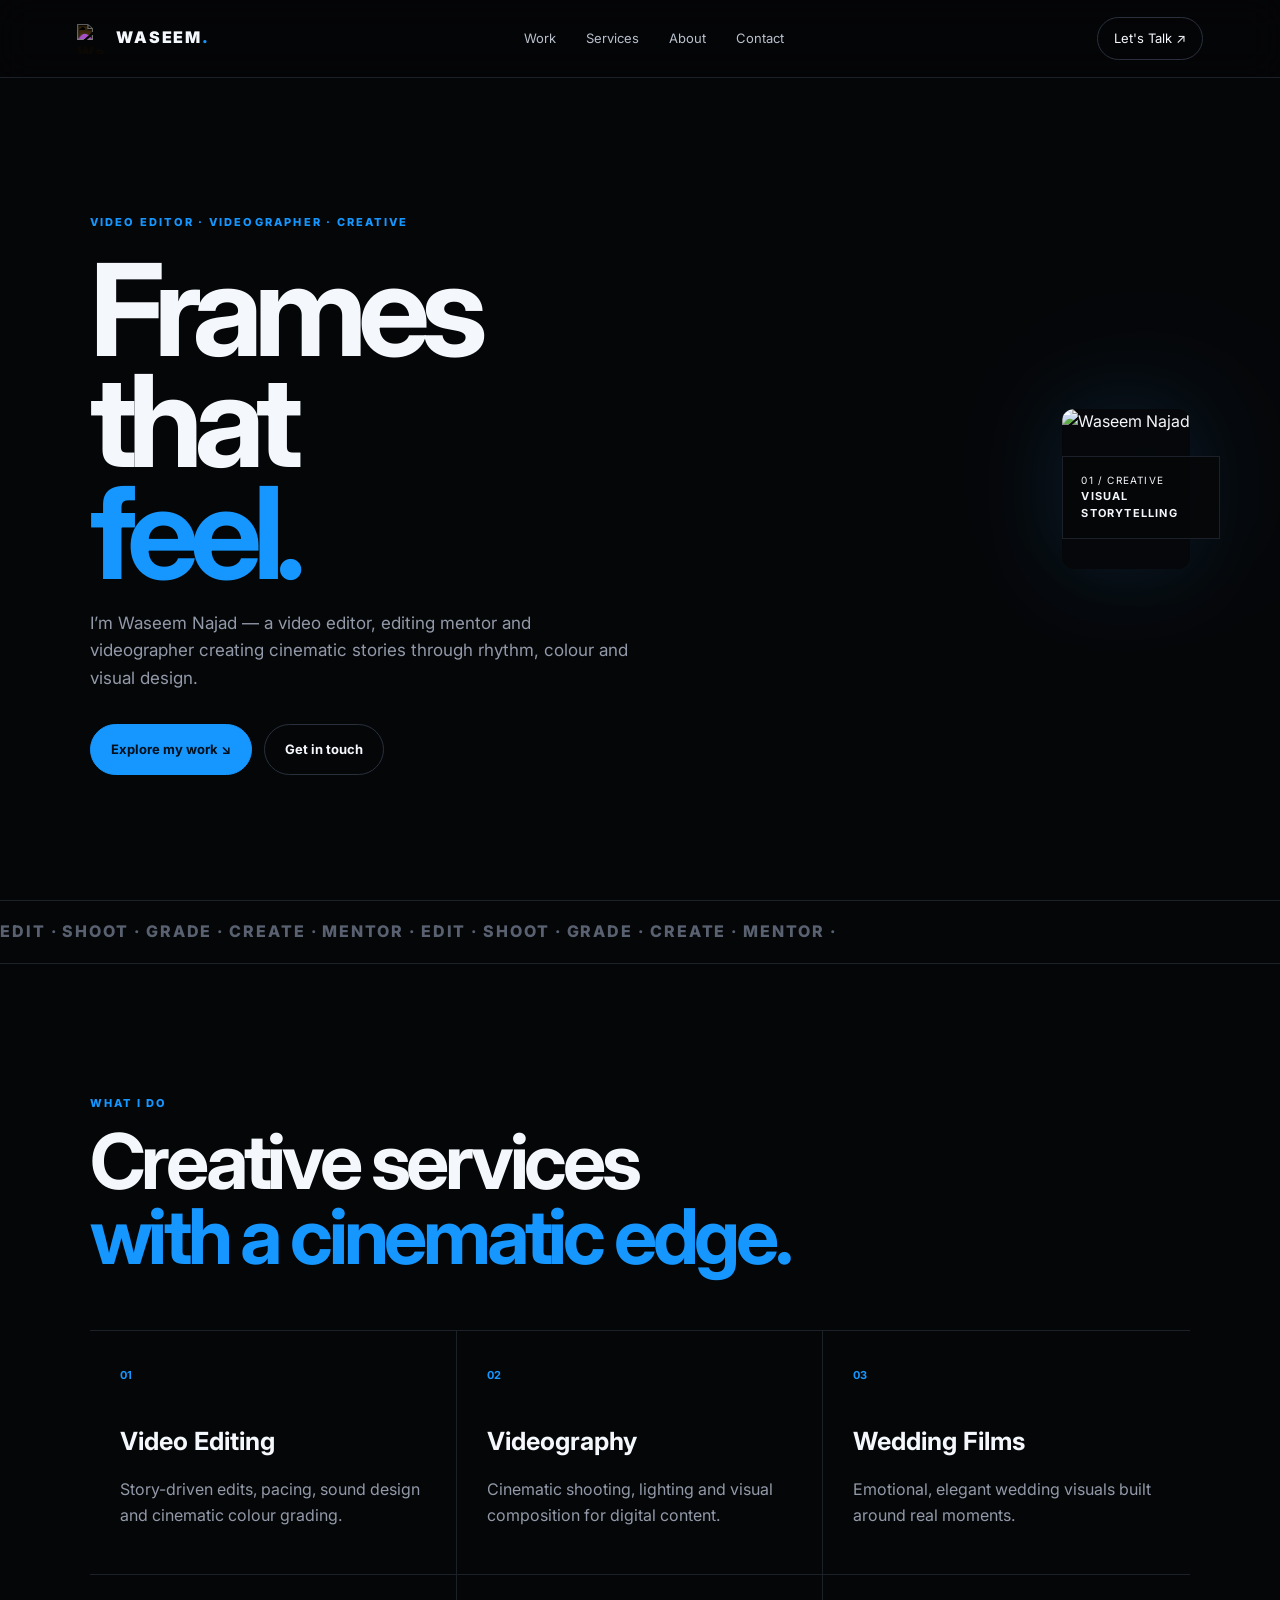
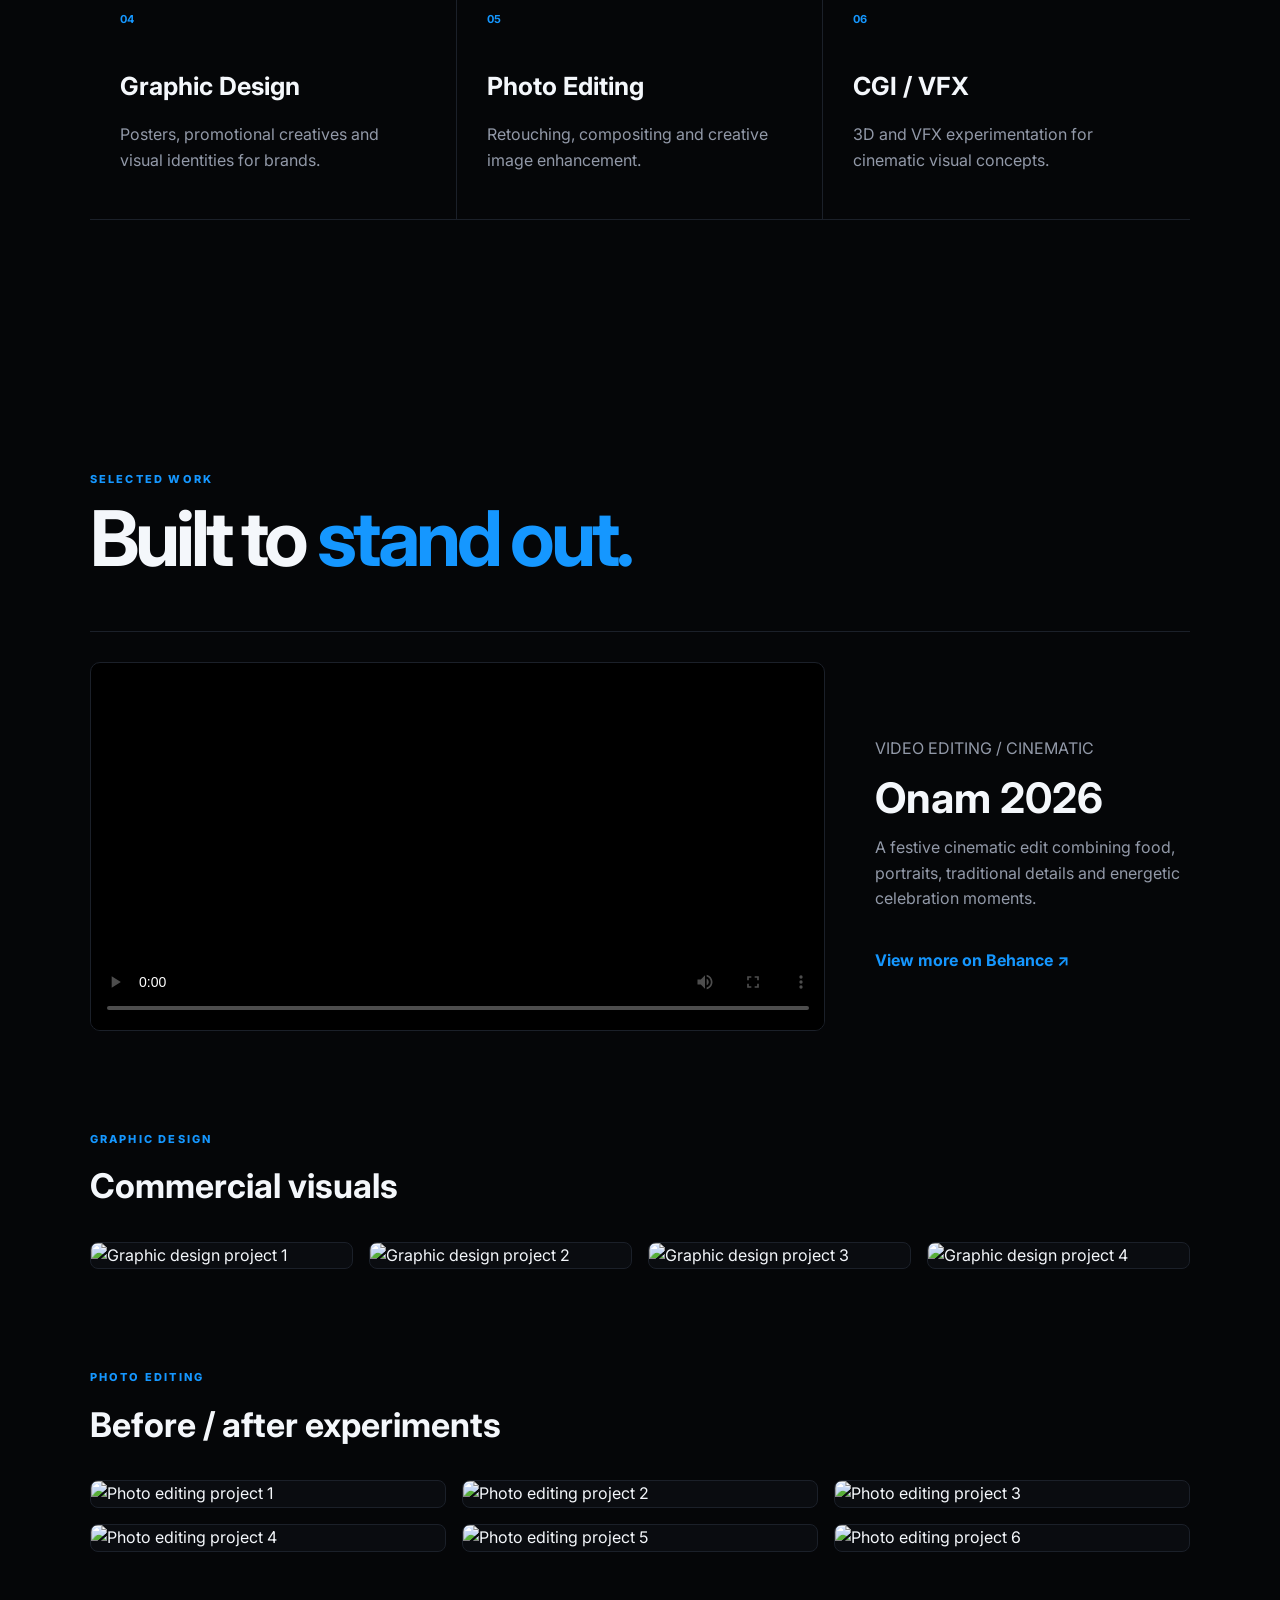
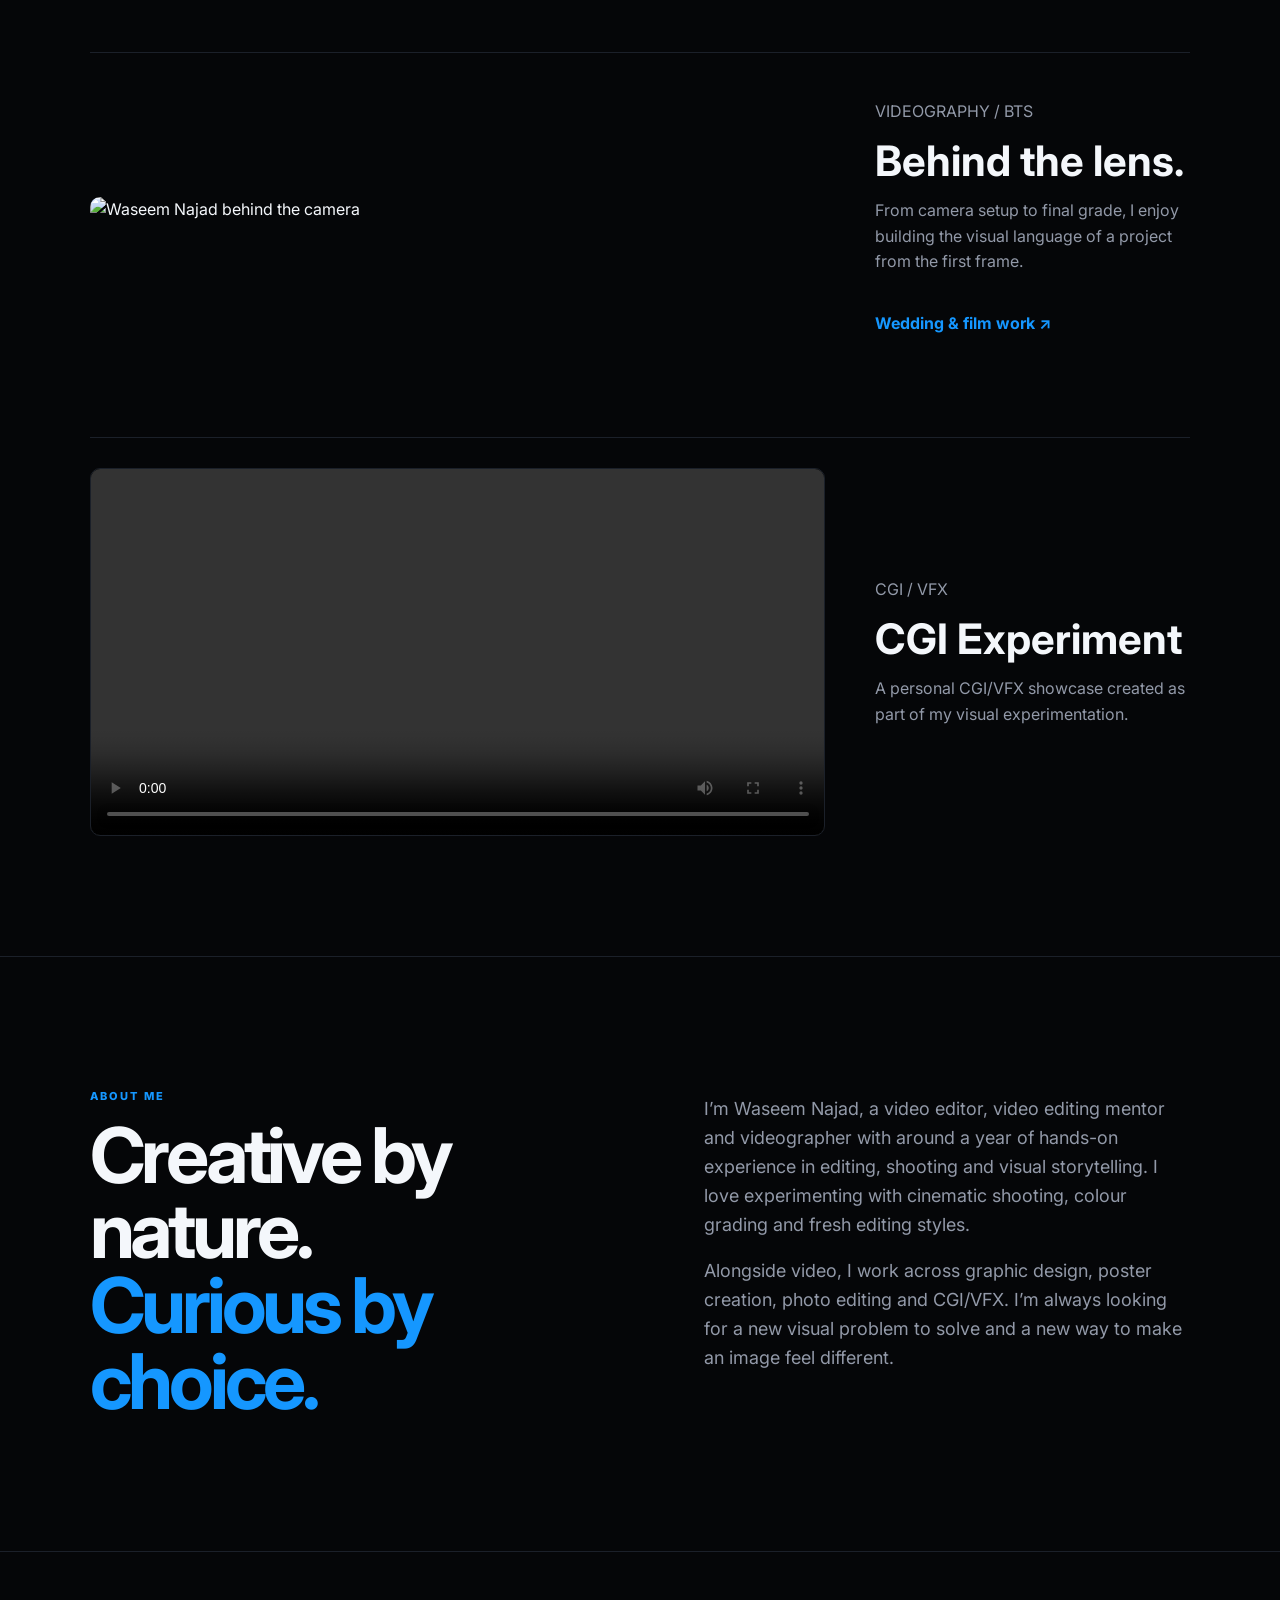
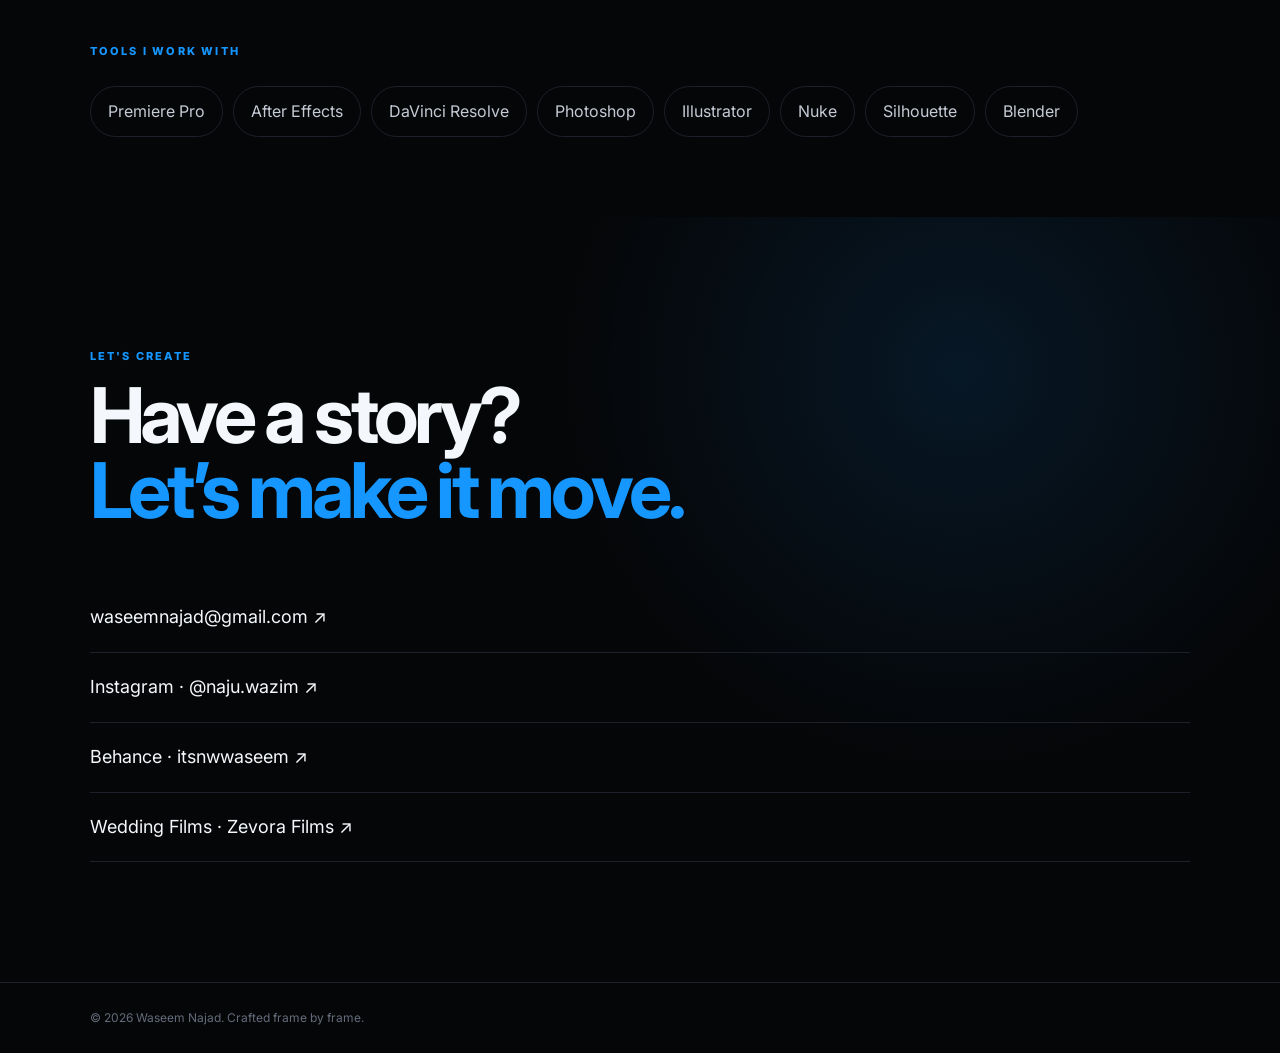
==== index.html @ 77572cf4 "Add files via upload" ====
<!doctype html>
<html lang="en">
<head>
  <meta charset="utf-8">
  <meta name="viewport" content="width=device-width,initial-scale=1">
  <meta name="description" content="Waseem Najad — Video Editor, Videographer and Creative Artist.">
  <title>Waseem Najad — Video Editor & Videographer</title>
  <link rel="stylesheet" href="style.css">
</head>
<body>
<header class="nav">
  <a class="brand" href="#home"><img src="assets/logo.png" alt="Waseem Najad logo">WASEEM<span>.</span></a>
  <nav>
    <a href="#work">Work</a><a href="#services">Services</a><a href="#about">About</a><a href="#contact">Contact</a>
  </nav>
  <a class="nav-cta" href="#contact">Let's Talk ↗</a>
</header>

<main id="home">
<section class="hero">
  <div class="hero-copy">
    <p class="eyebrow">VIDEO EDITOR · VIDEOGRAPHER · CREATIVE</p>
    <h1>Frames that<br><span>feel.</span></h1>
    <p class="lead">I’m Waseem Najad — a video editor, editing mentor and videographer creating cinematic stories through rhythm, colour and visual design.</p>
    <div class="actions"><a class="btn primary" href="#work">Explore my work ↘</a><a class="btn ghost" href="#contact">Get in touch</a></div>
  </div>
  <div class="hero-visual">
    <div class="glow"></div><img src="assets/profile.jpeg" alt="Waseem Najad">
    <div class="floating">01 / CREATIVE<br><b>VISUAL STORYTELLING</b></div>
  </div>
</section>

<section class="marquee"><div>EDIT · SHOOT · GRADE · CREATE · MENTOR · EDIT · SHOOT · GRADE · CREATE · MENTOR ·</div></section>

<section id="services" class="section">
  <div class="section-head"><p class="eyebrow">WHAT I DO</p><h2>Creative services<br><span>with a cinematic edge.</span></h2></div>
  <div class="service-grid">
    <article><b>01</b><h3>Video Editing</h3><p>Story-driven edits, pacing, sound design and cinematic colour grading.</p></article>
    <article><b>02</b><h3>Videography</h3><p>Cinematic shooting, lighting and visual composition for digital content.</p></article>
    <article><b>03</b><h3>Wedding Films</h3><p>Emotional, elegant wedding visuals built around real moments.</p></article>
    <article><b>04</b><h3>Graphic Design</h3><p>Posters, promotional creatives and visual identities for brands.</p></article>
    <article><b>05</b><h3>Photo Editing</h3><p>Retouching, compositing and creative image enhancement.</p></article>
    <article><b>06</b><h3>CGI / VFX</h3><p>3D and VFX experimentation for cinematic visual concepts.</p></article>
  </div>
</section>

<section id="work" class="section">
  <div class="section-head row"><div><p class="eyebrow">SELECTED WORK</p><h2>Built to <span>stand out.</span></h2></div></div>
  <article class="featured">
    <div class="video-wrap"><video controls playsinline poster="assets/profile.jpeg"><source src="assets/onam-cinematic.mp4" type="video/mp4"></video></div>
    <div class="feature-copy"><p class="tag">VIDEO EDITING / CINEMATIC</p><h3>Onam 2026</h3><p>A festive cinematic edit combining food, portraits, traditional details and energetic celebration moments.</p><a href="https://www.behance.net/itsnwwaseem" target="_blank">View more on Behance ↗</a></div>
  </article>

  <div class="subhead"><p class="eyebrow">GRAPHIC DESIGN</p><h3>Commercial visuals</h3></div>
  <div class="gallery four">
    <img src="assets/design-01.jpeg" alt="Graphic design project 1"><img src="assets/design-02.jpeg" alt="Graphic design project 2">
    <img src="assets/design-03.jpeg" alt="Graphic design project 3"><img src="assets/design-04.jpeg" alt="Graphic design project 4">
  </div>

  <div class="subhead"><p class="eyebrow">PHOTO EDITING</p><h3>Before / after experiments</h3></div>
  <div class="gallery six">
    <img src="assets/photo-edit-01.jpeg" alt="Photo editing project 1"><img src="assets/photo-edit-02.jpeg" alt="Photo editing project 2">
    <img src="assets/photo-edit-03.jpeg" alt="Photo editing project 3"><img src="assets/photo-edit-04.jpeg" alt="Photo editing project 4">
    <img src="assets/photo-edit-05.jpeg" alt="Photo editing project 5"><img src="assets/photo-edit-06.jpeg" alt="Photo editing project 6">
  </div>

  <article class="split-work">
    <div><img src="assets/videographer.jpeg" alt="Waseem Najad behind the camera"></div>
    <div class="feature-copy"><p class="tag">VIDEOGRAPHY / BTS</p><h3>Behind the lens.</h3><p>From camera setup to final grade, I enjoy building the visual language of a project from the first frame.</p><a href="https://www.instagram.com/zevora.films/" target="_blank">Wedding & film work ↗</a></div>
  </article>

  <article class="featured vfx">
    <div class="video-wrap"><video controls playsinline><source src="assets/cgi-vfx.mp4" type="video/mp4"></video></div>
    <div class="feature-copy"><p class="tag">CGI / VFX</p><h3>CGI Experiment</h3><p>A personal CGI/VFX showcase created as part of my visual experimentation.</p></div>
  </article>
</section>

<section id="about" class="section about">
  <div><p class="eyebrow">ABOUT ME</p><h2>Creative by nature.<br><span>Curious by choice.</span></h2></div>
  <div class="about-copy"><p>I’m Waseem Najad, a video editor, video editing mentor and videographer with around a year of hands-on experience in editing, shooting and visual storytelling. I love experimenting with cinematic shooting, colour grading and fresh editing styles.</p><p>Alongside video, I work across graphic design, poster creation, photo editing and CGI/VFX. I’m always looking for a new visual problem to solve and a new way to make an image feel different.</p></div>
</section>

<section class="tools section">
  <p class="eyebrow">TOOLS I WORK WITH</p>
  <div class="tool-list"><span>Premiere Pro</span><span>After Effects</span><span>DaVinci Resolve</span><span>Photoshop</span><span>Illustrator</span><span>Nuke</span><span>Silhouette</span><span>Blender</span></div>
</section>

<section id="contact" class="contact section">
  <p class="eyebrow">LET'S CREATE</p><h2>Have a story?<br><span>Let’s make it move.</span></h2>
  <div class="contact-links">
    <a href="mailto:waseemnajad@gmail.com">waseemnajad@gmail.com ↗</a>
    <a href="https://www.instagram.com/naju.wazim/" target="_blank">Instagram · @naju.wazim ↗</a>
    <a href="https://www.behance.net/itsnwwaseem" target="_blank">Behance · itsnwwaseem ↗</a>
    <a href="https://www.instagram.com/zevora.films/" target="_blank">Wedding Films · Zevora Films ↗</a>
  </div>
</section>
</main>
<footer>© 2026 Waseem Najad. Crafted frame by frame.</footer>
<script src="script.js"></script>
</body>
</html>
---- style.css ----
@import url('https://fonts.googleapis.com/css2?family=Inter:wght@400;500;600;700;800;900&display=swap');
:root{--bg:#050608;--card:#0b0d11;--text:#f4f7fb;--muted:#9299a8;--blue:#1597ff;--line:#1b2029}
*{box-sizing:border-box}html{scroll-behavior:smooth}body{margin:0;background:var(--bg);color:var(--text);font-family:Inter,Arial,sans-serif;line-height:1.6}a{color:inherit;text-decoration:none}img,video{max-width:100%;display:block}.nav{height:78px;padding:0 6vw;display:flex;align-items:center;justify-content:space-between;border-bottom:1px solid var(--line);position:sticky;top:0;background:rgba(5,6,8,.82);backdrop-filter:blur(18px);z-index:20}.brand{font-weight:900;letter-spacing:.12em}.brand img{width:30px;height:30px;object-fit:contain;display:inline-block;vertical-align:middle;margin-right:9px;filter:invert(1)}.brand span,.eyebrow,.tag,h2 span{color:var(--blue)}nav{display:flex;gap:30px;color:#b9c0cc;font-size:13px}nav a:hover{color:#fff}.nav-cta{border:1px solid #2a313d;padding:10px 16px;border-radius:100px;font-size:13px}.hero{min-height:calc(100vh - 78px);padding:8vh 7vw;display:grid;grid-template-columns:1.05fr .95fr;gap:5vw;align-items:center}.eyebrow{font-size:11px;letter-spacing:.2em;font-weight:800}.hero h1{font-size:clamp(65px,10vw,150px);line-height:.87;letter-spacing:-.07em;margin:22px 0}.hero h1 span{color:var(--blue)}.lead{max-width:620px;color:var(--muted);font-size:17px}.actions{display:flex;gap:12px;margin-top:32px}.btn{padding:14px 20px;border-radius:100px;border:1px solid #29313d;font-weight:700;font-size:13px}.primary{background:var(--blue);color:#00101d;border-color:var(--blue)}.ghost:hover{border-color:var(--blue)}.hero-visual{position:relative;max-width:560px;justify-self:end}.hero-visual img{width:100%;aspect-ratio:4/5;object-fit:cover;border-radius:12px;filter:grayscale(15%);box-shadow:0 0 90px rgba(21,151,255,.15)}.glow{position:absolute;inset:15% -10% auto 20%;height:45%;background:var(--blue);filter:blur(110px);opacity:.13}.floating{position:absolute;right:-30px;bottom:30px;background:rgba(5,6,8,.85);border:1px solid var(--line);padding:15px 18px;font-size:10px;letter-spacing:.12em}.floating b{font-size:11px}.marquee{overflow:hidden;border-block:1px solid var(--line);padding:18px 0;color:#596171;white-space:nowrap;font-weight:800;letter-spacing:.12em}.marquee div{animation:scroll 28s linear infinite}.section{padding:120px 7vw}.section-head{margin-bottom:55px}.section-head h2,.about h2,.contact h2{font-size:clamp(42px,6vw,82px);line-height:.98;letter-spacing:-.055em;margin:12px 0}.service-grid{display:grid;grid-template-columns:repeat(3,1fr);border-top:1px solid var(--line)}.service-grid article{padding:30px;border-bottom:1px solid var(--line);border-right:1px solid var(--line);min-height:210px}.service-grid article:nth-child(3n){border-right:0}.service-grid b{color:var(--blue);font-size:11px}.service-grid h3{font-size:25px;margin:35px 0 10px}.service-grid p,.feature-copy p,.about-copy{color:var(--muted)}.featured,.split-work{display:grid;grid-template-columns:1.4fr .6fr;gap:50px;align-items:center;border-top:1px solid var(--line);padding-top:30px}.video-wrap{background:#000;border:1px solid var(--line);border-radius:10px;overflow:hidden}.video-wrap video{width:100%;max-height:620px;object-fit:cover}.feature-copy h3{font-size:42px;line-height:1;margin:12px 0}.feature-copy a{display:inline-block;margin-top:20px;color:var(--blue);font-weight:700}.subhead{margin:100px 0 28px}.subhead h3{font-size:34px;margin:5px 0}.gallery{display:grid;gap:16px}.gallery img{width:100%;height:100%;object-fit:cover;border:1px solid var(--line);border-radius:8px;background:#0a0c10}.four{grid-template-columns:repeat(4,1fr)}.six{grid-template-columns:repeat(3,1fr)}.split-work{margin-top:100px}.split-work img{width:100%;border-radius:10px;max-height:620px;object-fit:cover}.vfx{margin-top:100px}.about{display:grid;grid-template-columns:1fr 1fr;gap:10vw;border-block:1px solid var(--line)}.about-copy{font-size:18px;max-width:650px}.tools{padding-top:80px;padding-bottom:80px}.tool-list{display:flex;flex-wrap:wrap;gap:10px;margin-top:25px}.tool-list span{padding:12px 17px;border:1px solid var(--line);border-radius:100px;color:#c5cbd5}.contact{background:radial-gradient(circle at 75% 20%,rgba(21,151,255,.12),transparent 35%)}.contact-links{display:grid;gap:0;margin-top:55px}.contact-links a{padding:20px 0;border-bottom:1px solid var(--line);font-size:18px}.contact-links a:hover{color:var(--blue)}footer{padding:25px 7vw;border-top:1px solid var(--line);color:#646c7b;font-size:12px}@keyframes scroll{to{transform:translateX(-50%)}}@media(max-width:850px){nav{display:none}.nav-cta{display:none}.hero,.about,.featured,.split-work{grid-template-columns:1fr}.hero{padding-top:70px}.hero-visual{justify-self:stretch}.service-grid{grid-template-columns:1fr 1fr}.service-grid article:nth-child(3n){border-right:1px solid var(--line)}.service-grid article:nth-child(2n){border-right:0}.four{grid-template-columns:1fr 1fr}.six{grid-template-columns:1fr 1fr}.section{padding:85px 6vw}.floating{right:10px}.feature-copy{padding-bottom:20px}}@media(max-width:520px){.service-grid,.four,.six{grid-template-columns:1fr}.service-grid article{border-right:0!important}.hero h1{font-size:65px}.lead{font-size:15px}.section-head h2,.about h2,.contact h2{font-size:48px}.actions{flex-direction:column}.btn{text-align:center}.nav{padding:0 5vw}}
.reveal{opacity:0;transform:translateY(24px);transition:opacity .7s ease,transform .7s ease}.reveal.show{opacity:1;transform:none}
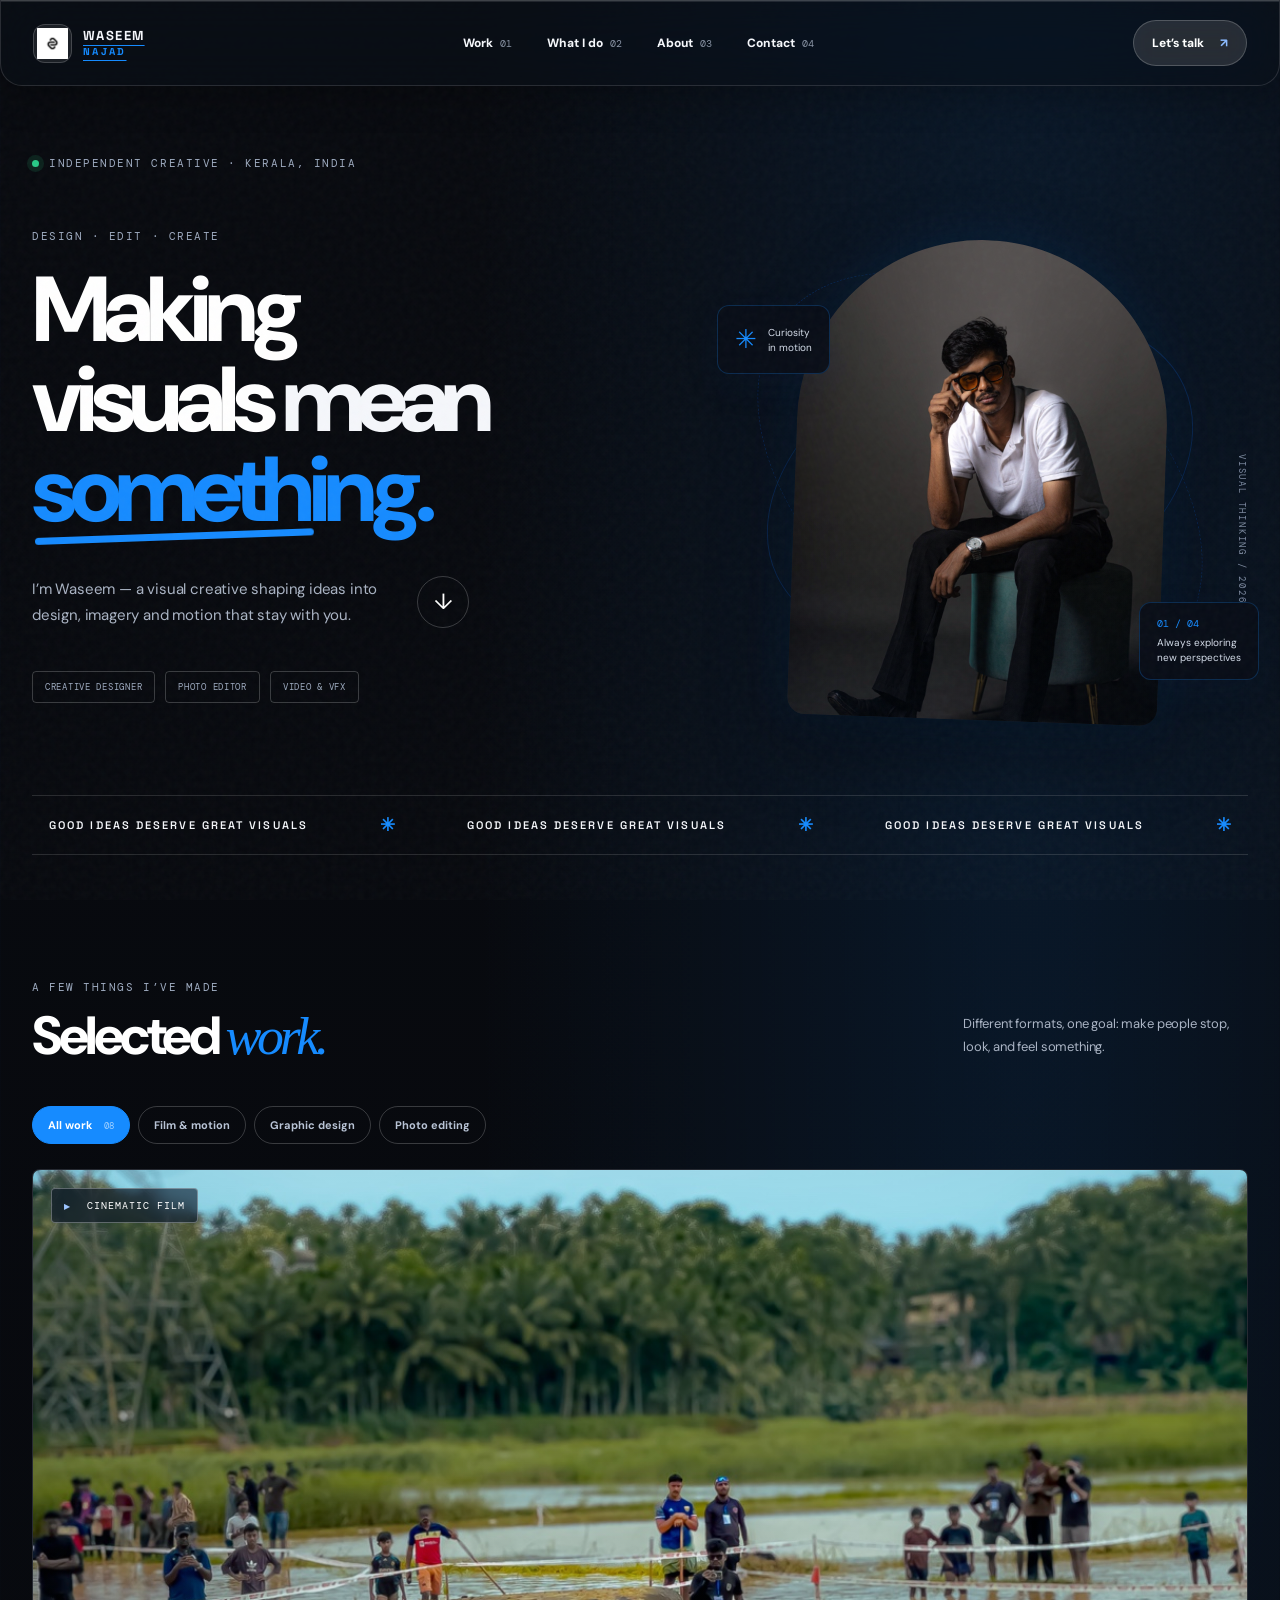
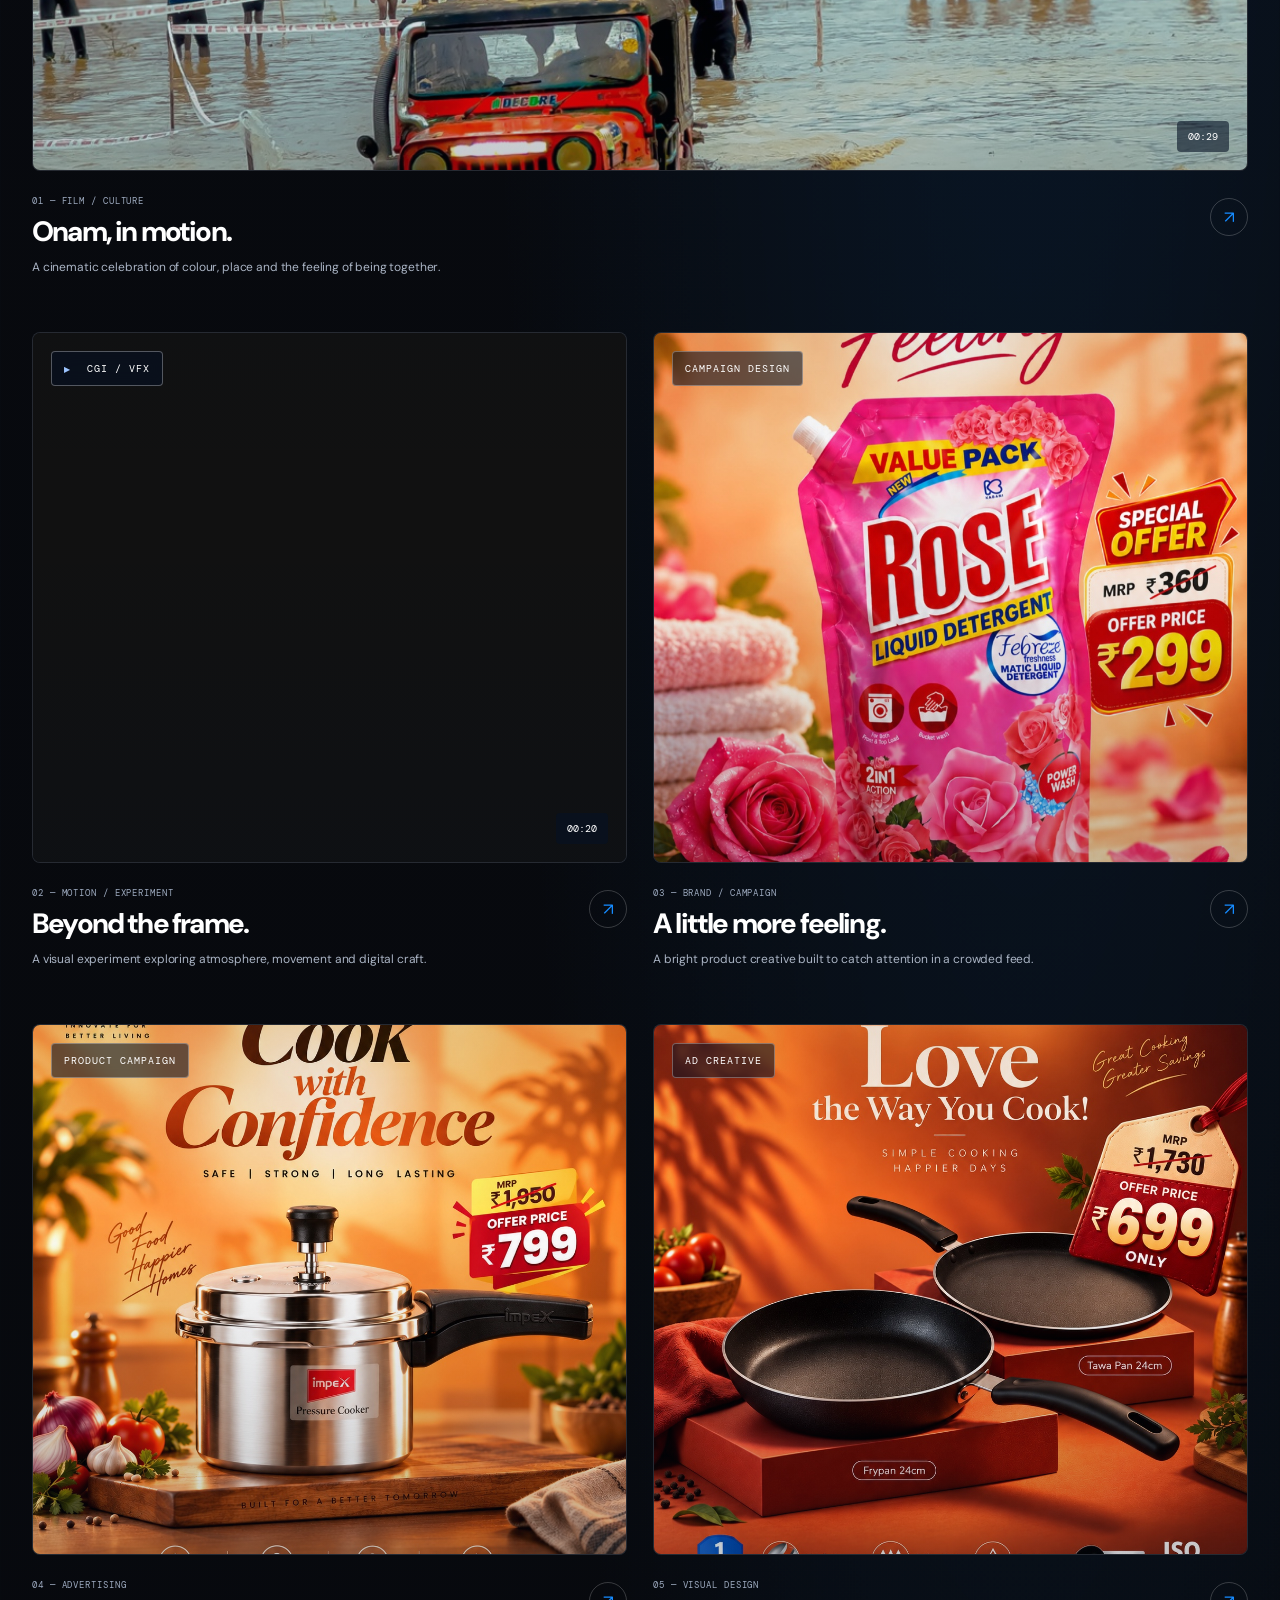
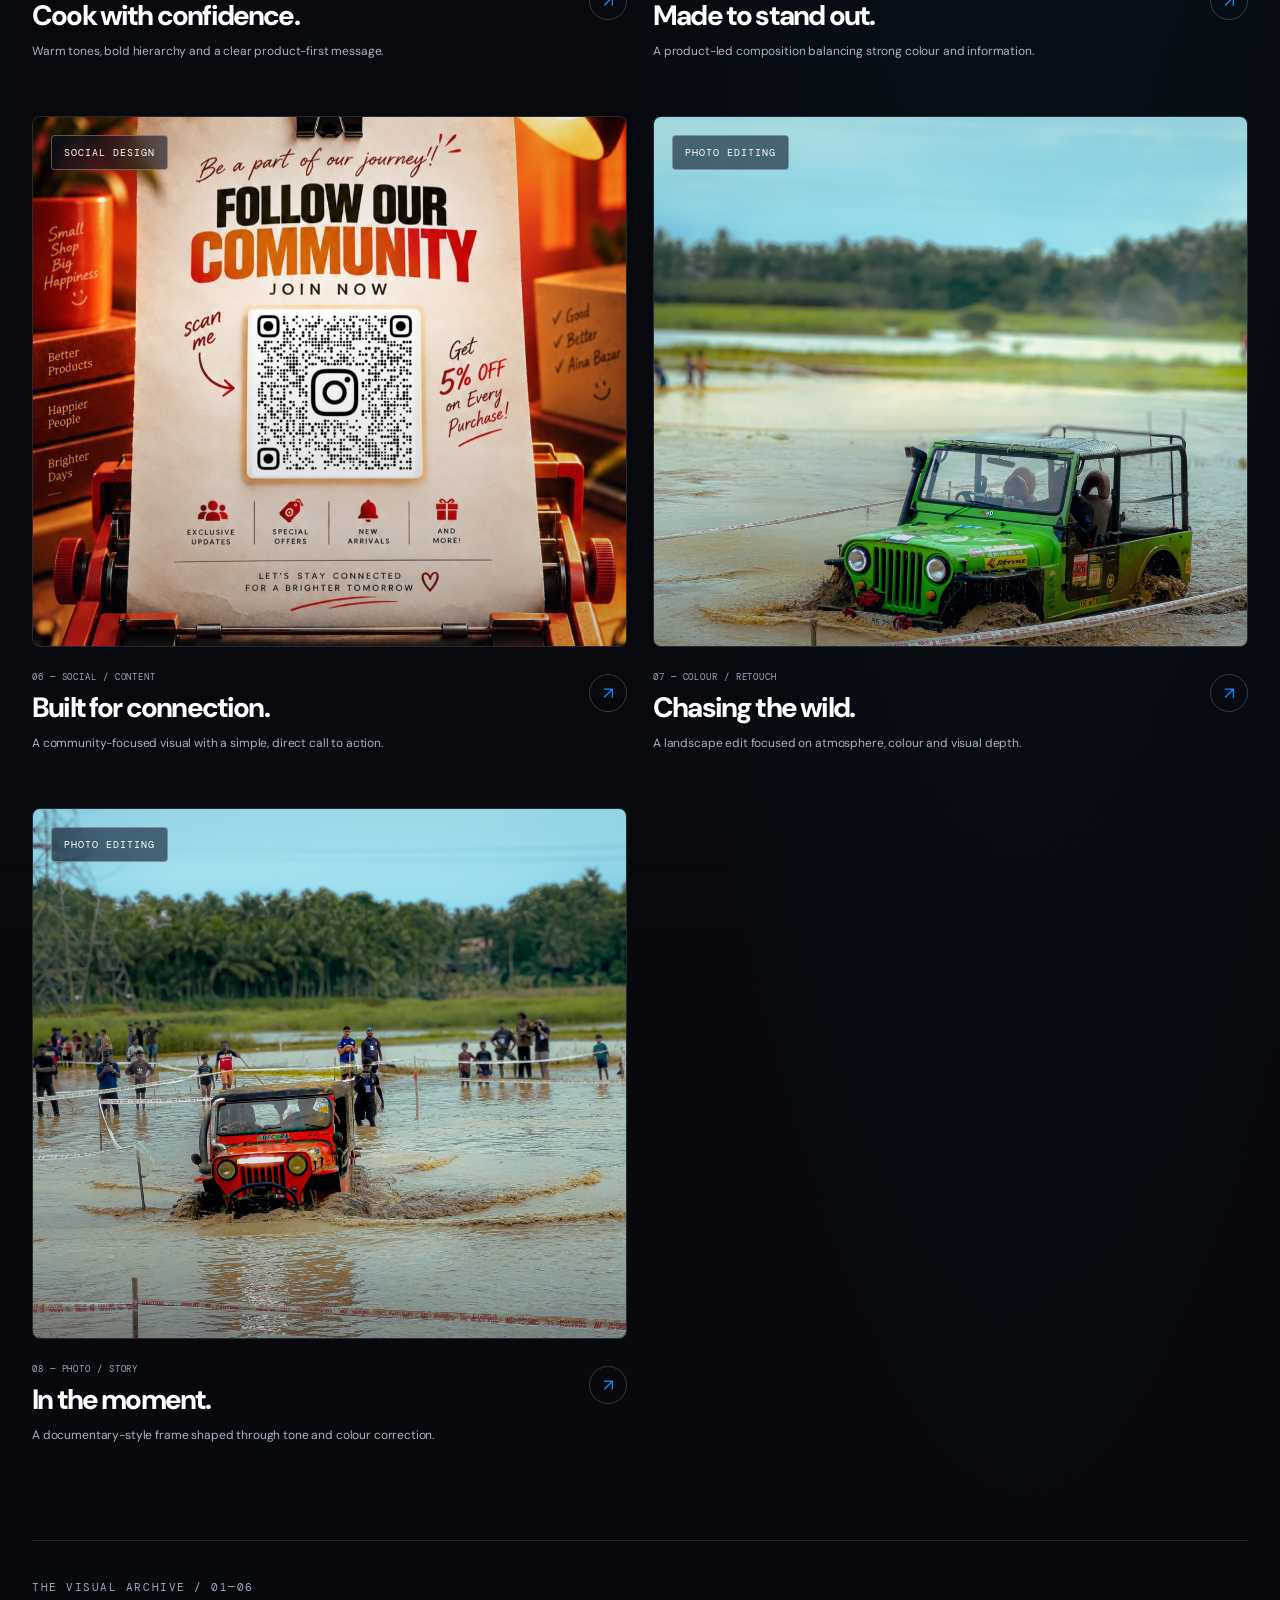
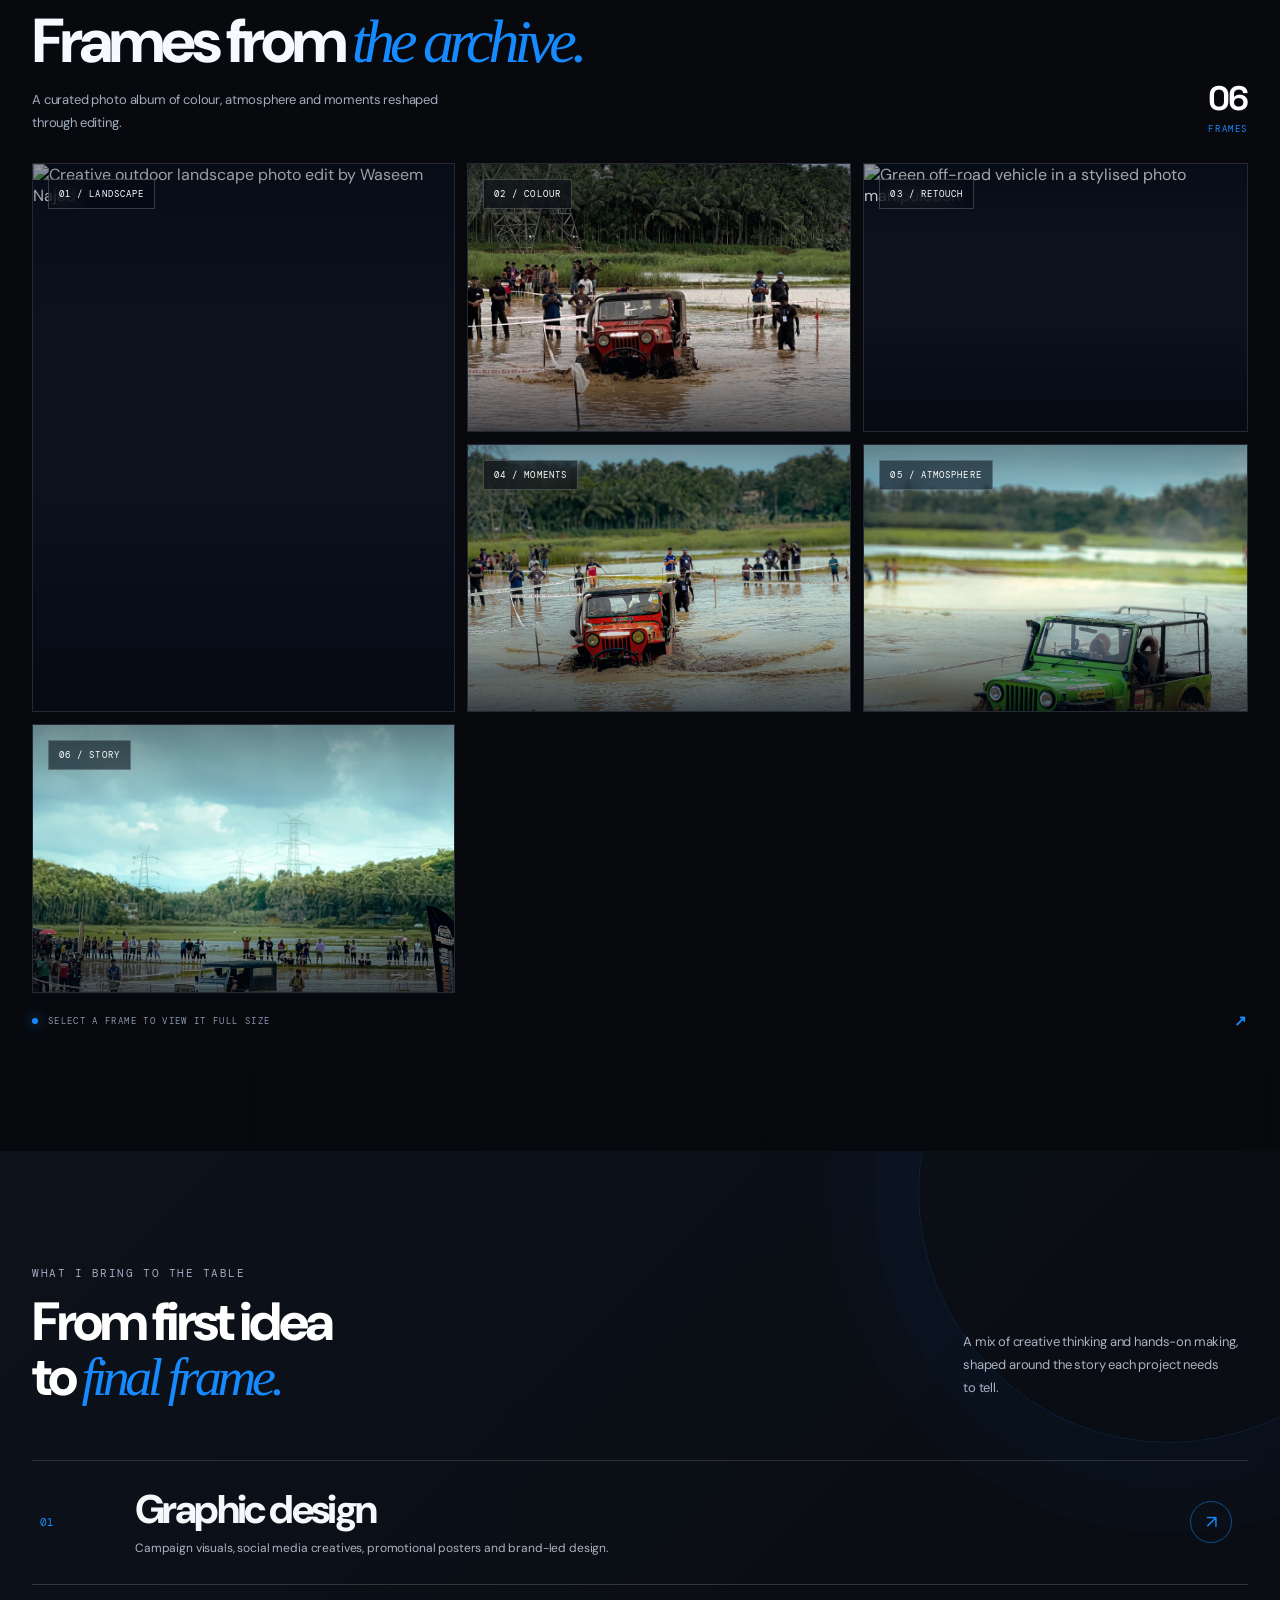
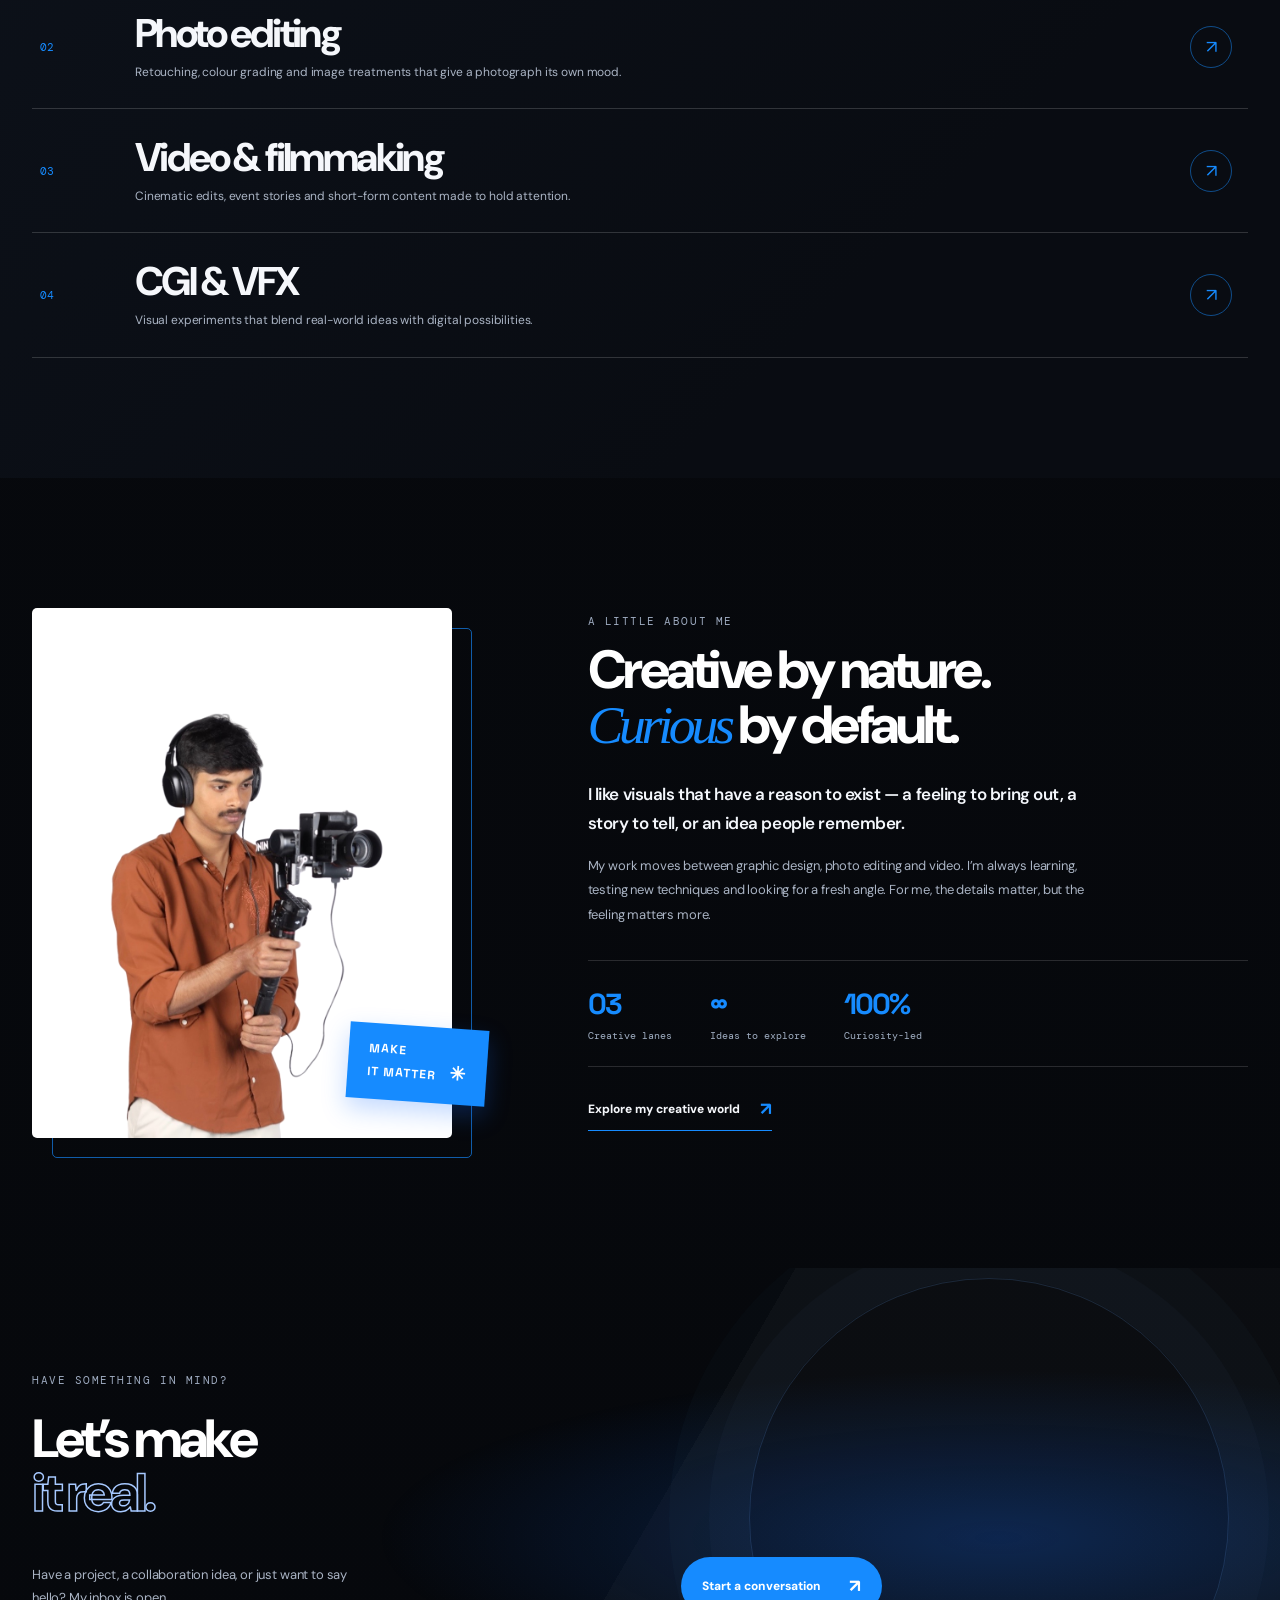
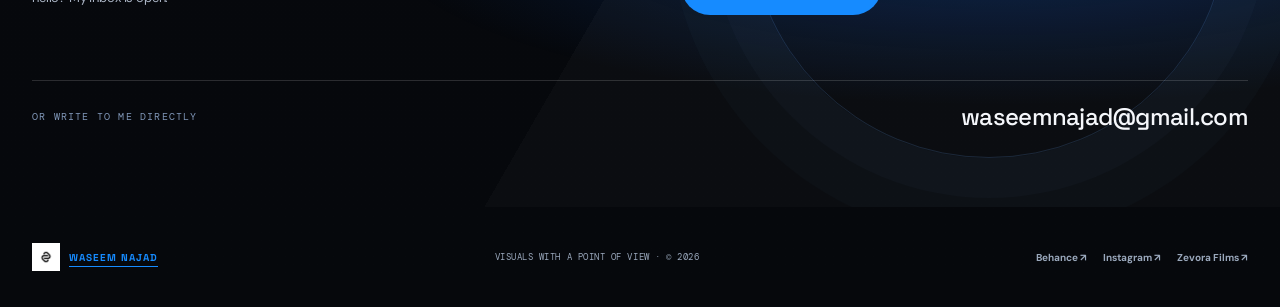
==== commit 989801f2: "Add files via upload" ====
--- a/index.html
+++ b/index.html
@@ -2,100 +2,907 @@
 <html lang="en">
 <head>
   <meta charset="utf-8">
-  <meta name="viewport" content="width=device-width,initial-scale=1">
-  <meta name="description" content="Waseem Najad — Video Editor, Videographer and Creative Artist.">
-  <title>Waseem Najad — Video Editor & Videographer</title>
-  <link rel="stylesheet" href="style.css">
+  <meta name="viewport" content="width=device-width, initial-scale=1">
+  <title>Waseem Najad — Creative Designer, Photo Editor & Filmmaker</title>
+  <meta name="description" content="Explore the portfolio of Waseem Najad, a creative designer and video editor specializing in graphic design, photo editing, filmmaking, CGI and visual storytelling. View selected projects and get in touch.">
+  <meta name="keywords" content="Waseem Najad, Waseem Najad portfolio, graphic design, photo editing, video editing, filmmaker, videography, CGI, VFX, visual storytelling, creative portfolio">
+  <meta name="author" content="Waseem Najad">
+  <meta name="robots" content="index, follow, max-image-preview:large, max-snippet:-1, max-video-preview:-1">
+  <meta name="googlebot" content="index, follow, max-image-preview:large">
+  <meta name="referrer" content="strict-origin-when-cross-origin">
+  <meta name="format-detection" content="telephone=no">
+  <meta name="theme-color" content="#050505">
+  <link rel="canonical" href="https://waseemnajad.in/">
+  <meta property="og:type" content="website">
+  <meta property="og:locale" content="en_IN">
+  <meta property="og:site_name" content="Waseem Najad Portfolio">
+  <meta property="og:title" content="Waseem Najad — Visuals with a point of view">
+  <meta property="og:description" content="Graphic design, photo editing, cinematic video and visual experiments by Waseem Najad.">
+  <meta property="og:url" content="https://waseemnajad.in/">
+  <meta property="og:image" content="https://waseemnajad.in/assets/profile.jpeg">
+  <meta name="twitter:card" content="summary_large_image">
+  <meta name="twitter:image:alt" content="Waseem Najad creative portfolio preview">
+  <meta name="twitter:title" content="Waseem Najad — Creative Portfolio">
+  <meta name="twitter:description" content="Graphic design, photo editing, cinematic video, filmmaking and visual storytelling by Waseem Najad.">
+  <meta name="twitter:image" content="https://waseemnajad.in/assets/profile.jpeg">
+  <meta name="color-scheme" content="dark">
+  <link rel="icon" type="image/png" href="assets/logo.png">
+  <link rel="preconnect" href="https://fonts.googleapis.com">
+  <link rel="preconnect" href="https://fonts.gstatic.com" crossorigin>
+  <link href="https://fonts.googleapis.com/css2?family=DM+Mono:wght@400;500&family=Manrope:wght@400;500;600;700;800&family=Space+Grotesk:wght@400;500;600;700&display=swap" rel="stylesheet">
+  <script type="application/ld+json">
+  {
+    "@context":"https://schema.org",
+    "@graph":[
+      {
+        "@type":"WebSite",
+        "@id":"https://waseemnajad.in/#website",
+        "url":"https://waseemnajad.in/",
+        "name":"Waseem Najad — Creative Portfolio",
+        "description":"Portfolio featuring graphic design, photo editing, filmmaking, CGI and visual storytelling.",
+        "inLanguage":"en-IN",
+        "publisher":{"@id":"https://waseemnajad.in/#person"}
+      },
+      {
+        "@type":"Person",
+        "@id":"https://waseemnajad.in/#person",
+        "name":"Waseem Najad",
+        "url":"https://waseemnajad.in/",
+        "image":"https://waseemnajad.in/assets/profile.jpeg",
+        "jobTitle":"Creative Designer, Photo Editor and Videographer",
+        "email":"mailto:waseemnajad@gmail.com",
+        "sameAs":["https://www.behance.net/itsnwwaseem","https://www.instagram.com/naju.wazim/","https://www.instagram.com/zevora.films/"]
+      }
+    ]
+  }
+  </script>
+
+<style>
+/* Waseem Najad — electric blue / white portfolio */
+:root{--blue:#ffffff;--blue2:#4c9dff;--ink:#09111f;--muted:#667187;--paper:#f5f8ff;--white:#fff;--line:rgba(9,17,31,.13);--mono:"DM Mono",monospace;--display:"Space Grotesk",sans-serif;--body:"Manrope",sans-serif;--ease:cubic-bezier(.2,.75,.25,1)}
+*{box-sizing:border-box}html{scroll-behavior:smooth;scroll-padding-top:92px}body{margin:0;background:var(--paper);color:var(--ink);font-family:var(--body);-webkit-font-smoothing:antialiased;overflow-x:hidden}body.menu-open,body.lightbox-open{overflow:hidden}a{color:inherit;text-decoration:none}button{font:inherit}img,video{display:block;max-width:100%}button:focus-visible,a:focus-visible{outline:3px solid var(--blue);outline-offset:4px}::selection{background:var(--blue);color:#fff}.scroll-progress{position:fixed;top:0;left:0;height:3px;width:0;background:var(--blue);z-index:1000}.section-wrap{width:min(1240px,calc(100% - 64px));margin-inline:auto}.site-header{height:86px;padding:0 max(32px,calc((100vw - 1240px)/2));display:flex;align-items:center;justify-content:space-between;gap:32px;position:sticky;top:0;z-index:100;background:rgba(245,248,255,.86);backdrop-filter:blur(18px);border-bottom:1px solid rgba(9,17,31,.07)}.brand{display:flex;align-items:center;gap:11px;flex-shrink:0}.brand-mark{width:39px;height:39px;display:grid;place-items:center;background:#fff;border:1px solid var(--line);border-radius:12px;overflow:hidden}.brand-mark img{width:31px;height:31px;object-fit:contain}.brand-name{font:700 13px var(--display);letter-spacing:.11em;line-height:1.3}.brand-name span{display:block;color:var(--blue);font-size:10px;letter-spacing:.23em}.main-nav{display:flex;align-items:center;gap:35px}.main-nav a{font-size:12px;font-weight:800;position:relative;transition:color .25s}.main-nav a:hover{color:var(--blue)}.main-nav i{font:10px var(--mono);color:#8a94a5;margin-left:4px}.header-cta{font-size:12px;font-weight:800;background:var(--ink);color:white;padding:14px 18px;border-radius:100px;transition:transform .25s,background .25s}.header-cta span{margin-left:13px;color:#8dbbff}.header-cta:hover{background:var(--blue);transform:translateY(-2px)}.menu-toggle{display:none;border:0;background:transparent;width:42px;height:42px;padding:10px;cursor:pointer}.menu-toggle span{display:block;height:2px;background:var(--ink);margin:6px 0;transition:transform .25s}.hero{padding-top:70px}.hero-kicker,.eyebrow{font:11px var(--mono);letter-spacing:.14em;color:#62718a}.hero-kicker{display:flex;align-items:center;gap:10px;margin-bottom:30px}.status-dot{width:7px;height:7px;background:#28c987;border-radius:50%;box-shadow:0 0 0 5px rgba(40,201,135,.12)}.hero-layout{display:grid;grid-template-columns:1.08fr .92fr;align-items:center;gap:50px;min-height:560px}.hero-copy{padding:0 0 28px}.hero-copy .eyebrow{margin-bottom:22px}.hero-title{font:700 clamp(64px,8.4vw,118px)/.91 var(--display);letter-spacing:-.085em;margin:0;max-width:760px}.outline-word{-webkit-text-stroke:1.7px var(--ink);color:transparent;letter-spacing:-.09em}.blue-word{color:var(--blue);position:relative;display:inline-block}.blue-word:after{content:"";position:absolute;left:3px;bottom:-9px;width:70%;height:7px;background:var(--blue);border-radius:10px;transform:rotate(-2deg);transform-origin:left;animation:underline-in 1.2s .4s both var(--ease)}.hero-bottom{display:flex;align-items:center;gap:30px;margin-top:40px;max-width:460px}.hero-description{font-size:15px;line-height:1.8;color:#5d687b;max-width:355px;margin:0}.round-link{width:52px;height:52px;border:1px solid #b8c5d8;border-radius:50%;display:grid;place-items:center;flex-shrink:0;font-size:22px;transition:background .3s,color .3s,transform .3s}.round-link:hover{background:var(--blue);color:#fff;border-color:var(--blue);transform:translateY(4px)}.hero-meta{display:flex;flex-wrap:wrap;gap:10px;margin-top:43px}.hero-meta span{font:9px var(--mono);letter-spacing:.08em;padding:9px 12px;border:1px solid var(--line);border-radius:4px;color:#5c6880}.hero-visual{position:relative;min-height:520px;display:grid;place-items:center}.hero-image-frame{width:min(74%,370px);height:480px;position:relative;z-index:2;border-radius:190px 190px 18px 18px;overflow:hidden;background:#d8e7fb;transform:rotate(2deg);box-shadow:0 25px 70px rgba(22,74,145,.16)}.hero-image-frame:after{content:"";position:absolute;inset:0;background:linear-gradient(180deg,transparent 55%,rgba(4,18,39,.22));pointer-events:none}.hero-image-frame img{width:100%;height:100%;object-fit:cover;object-position:center 25%;transition:transform 1.2s var(--ease)}.hero-image-frame:hover img{transform:scale(1.05)}.orbit{position:absolute;border:1px solid rgba(18,109,255,.22);border-radius:50%;aspect-ratio:1}.orbit-one{width:450px;transform:rotate(-25deg) scaleY(.65)}.orbit-two{width:510px;transform:rotate(40deg) scaleY(.65);border-style:dashed;animation:spin 35s linear infinite}.floating-note{position:absolute;z-index:3;background:#fff;border:1px solid rgba(9,17,31,.08);box-shadow:0 12px 35px rgba(18,43,82,.1);border-radius:12px;padding:14px 17px;font-size:10px;line-height:1.5;color:#687489;display:flex;align-items:center;gap:11px}.note-top{top:85px;left:1%}.note-star{font-size:26px;color:var(--blue);animation:spin 12s linear infinite}.note-bottom{bottom:60px;right:-2%;display:block}.note-bottom span{display:block}.note-number{font:10px var(--mono);color:var(--blue);margin-bottom:5px}.hero-vertical{position:absolute;right:0;top:45%;writing-mode:vertical-rl;font:9px var(--mono);letter-spacing:.2em;color:#7d8aa0}.hero-ticker{overflow:hidden;margin-top:35px;border-block:1px solid var(--line);padding:17px 0}.ticker-track{display:flex;align-items:center;justify-content:space-around;gap:38px;min-width:max-content;animation:ticker 27s linear infinite}.ticker-track span{font:600 11px var(--display);letter-spacing:.19em}.ticker-track b{font-size:18px;color:var(--blue)}.work-section{padding-top:125px;padding-bottom:120px}.section-heading{display:flex;justify-content:space-between;align-items:end;gap:40px;margin-bottom:42px}.eyebrow{margin:0 0 15px}.section-heading h2,.about-copy h2{font:700 clamp(44px,6vw,76px)/.98 var(--display);letter-spacing:-.075em;margin:0}.serif-word{font-family:Georgia,serif;font-style:italic;font-weight:400;letter-spacing:-.08em;color:var(--blue)}.section-intro{font-size:13px;line-height:1.8;color:var(--muted);max-width:285px;margin:0 0 5px}.filter-row{display:flex;flex-wrap:wrap;gap:8px;margin-bottom:25px}.filter-btn{border:1px solid #d9e1ed;background:transparent;padding:11px 15px;border-radius:100px;color:#657187;font-size:11px;font-weight:700;cursor:pointer;transition:all .25s}.filter-btn span{font:9px var(--mono);margin-left:9px;opacity:.6}.filter-btn:hover,.filter-btn.active{background:var(--ink);border-color:var(--ink);color:white}.project-grid{display:grid;grid-template-columns:repeat(2,minmax(0,1fr));gap:54px 26px}.project-card{min-width:0;transition:opacity .25s,transform .25s}.project-card.is-hidden{display:none}.project-featured{grid-column:span 2}.project-media{display:block;position:relative;width:100%;padding:0;aspect-ratio:1.12/1;overflow:hidden;border:0;border-radius:8px;background:#dce8f9;text-align:left;cursor:pointer}.project-featured .project-media{aspect-ratio:2.02/1}.project-media img,.project-media video{width:100%;height:100%;object-fit:cover;transition:transform .8s var(--ease),filter .5s}.project-media:hover img,.project-media:hover video{transform:scale(1.045)}.project-media:after{content:"";position:absolute;inset:0;background:linear-gradient(180deg,rgba(5,14,29,.08),transparent 35%,rgba(5,14,29,.22));pointer-events:none}.video-media video{object-position:center 42%;background:#111}.project-featured .video-media video{object-position:center 40%}.media-label,.media-count,.image-zoom{position:absolute;z-index:2;color:#fff}.media-label{left:18px;top:18px;font:10px var(--mono);letter-spacing:.1em;background:rgba(6,17,35,.58);border:1px solid rgba(255,255,255,.3);backdrop-filter:blur(10px);padding:10px 12px;border-radius:4px}.play-icon{font-size:8px;margin-right:9px;color:#9dc5ff}.media-count{right:18px;bottom:18px;font:10px var(--mono);background:rgba(6,17,35,.6);padding:9px 11px;border-radius:4px}.image-zoom{right:17px;top:17px;width:38px;height:38px;display:grid;place-items:center;border-radius:50%;background:var(--blue);font-size:19px;opacity:0;transform:translateY(5px);transition:opacity .3s,transform .3s}.image-media:hover .image-zoom{opacity:1;transform:none}.project-info{display:flex;justify-content:space-between;gap:15px;align-items:center;margin-top:17px}.project-type{font:9px var(--mono);letter-spacing:.1em;color:#7b879a}.project-info h3{font:600 clamp(20px,2.2vw,28px)/1.2 var(--display);letter-spacing:-.05em;margin:7px 0 0}.project-arrow{width:38px;height:38px;display:grid;place-items:center;border:1px solid #d8e1ef;border-radius:50%;font-size:17px;color:var(--blue);transition:background .3s,color .3s,transform .3s;flex-shrink:0}.project-card:hover .project-arrow{background:var(--blue);color:white;transform:rotate(45deg)}.project-desc{font-size:12px;line-height:1.7;color:var(--muted);margin:10px 0 0;max-width:460px}.more-photos{margin-top:90px;padding-top:30px;border-top:1px solid var(--line);display:grid;grid-template-columns:.7fr 1.3fr;gap:35px;align-items:center}.more-photos p{font:600 22px var(--display);letter-spacing:-.04em;margin:6px 0}.mini-gallery{display:grid;grid-template-columns:repeat(4,1fr);gap:10px}.mini-gallery button{padding:0;border:0;background:#dce8f9;aspect-ratio:.8;overflow:hidden;border-radius:5px;cursor:pointer}.mini-gallery img{width:100%;height:100%;object-fit:cover;transition:transform .6s var(--ease)}.mini-gallery button:hover img{transform:scale(1.08)}.services-section{background:#eaf1fc;padding:115px 0 120px;position:relative;overflow:hidden}.services-section:before{content:"";position:absolute;right:-140px;top:-210px;width:500px;height:500px;border-radius:50%;border:1px solid rgba(18,109,255,.14);box-shadow:0 0 0 45px rgba(18,109,255,.025),0 0 0 90px rgba(18,109,255,.02);pointer-events:none}.services-inner{position:relative}.services-section .section-heading{margin-bottom:55px}.service-list{border-top:1px solid rgba(9,17,31,.17)}.service-row{display:grid;grid-template-columns:70px 1fr 50px;align-items:center;gap:25px;padding:26px 8px;border-bottom:1px solid rgba(9,17,31,.17);transition:padding .3s var(--ease)}.service-row:hover{padding-inline:18px}.service-no{font:11px var(--mono);color:var(--blue)}.service-row h3{font:600 clamp(24px,3.3vw,40px) var(--display);letter-spacing:-.055em;margin:0 0 6px}.service-row p{font-size:12px;line-height:1.7;color:#68768d;margin:0;max-width:540px}.service-symbol{width:42px;height:42px;border:1px solid #bac9df;border-radius:50%;display:grid;place-items:center;color:var(--blue);font-size:18px;transition:all .3s}.service-row:hover .service-symbol{background:var(--blue);color:#fff;transform:rotate(45deg)}.about-section{display:grid;grid-template-columns:.8fr 1.2fr;gap:clamp(50px,9vw,130px);align-items:center;padding-top:130px;padding-bottom:130px}.about-photo{position:relative;max-width:420px}.about-photo:before{content:"";position:absolute;inset:20px -20px -20px 20px;border:1px solid rgba(18,109,255,.3);border-radius:5px}.about-photo img{width:100%;height:530px;object-fit:cover;object-position:center 25%;position:relative;border-radius:5px;filter:saturate(.88)}.photo-stamp{position:absolute;right:-35px;bottom:35px;background:var(--blue);color:white;padding:18px 20px;font:700 12px/1.3 var(--display);letter-spacing:.08em;transform:rotate(4deg);box-shadow:0 10px 25px rgba(18,109,255,.25)}.photo-stamp b{font-size:19px;margin-left:9px}.about-copy h2{font-size:clamp(40px,5.2vw,67px);margin-bottom:27px}.about-lead{font-size:17px;line-height:1.7;font-weight:600;letter-spacing:-.025em;max-width:510px;margin:0 0 16px}.about-body{font-size:13px;line-height:1.9;color:var(--muted);max-width:520px;margin:0}.about-stats{display:flex;gap:38px;margin:32px 0 30px;padding:24px 0;border-block:1px solid var(--line)}.about-stats div{display:flex;flex-direction:column;gap:7px}.about-stats strong{font:700 29px var(--display);letter-spacing:-.06em;color:var(--blue)}.about-stats span{font:10px var(--mono);color:#758198}.text-link{font-size:12px;font-weight:800;display:inline-flex;align-items:center;gap:20px;border-bottom:1px solid var(--blue);padding-bottom:9px}.text-link span{color:var(--blue);font-size:18px;transition:transform .25s}.text-link:hover span{transform:translate(3px,-3px)}.contact-section{background:#07152b;color:white;position:relative;overflow:hidden;padding:105px 0 75px}.contact-section:before{content:"";position:absolute;inset:0;background:radial-gradient(ellipse at 78% 50%,rgba(18,109,255,.26),transparent 44%),linear-gradient(120deg,transparent 50%,rgba(255,255,255,.025) 50%);pointer-events:none}.contact-orb{position:absolute;width:480px;height:480px;border:1px solid rgba(110,172,255,.17);border-radius:50%;right:4%;top:2%;box-shadow:0 0 0 40px rgba(110,172,255,.025),0 0 0 80px rgba(110,172,255,.02);animation:float 9s ease-in-out infinite}.contact-inner{position:relative}.contact-section .eyebrow{color:#9db9e7}.contact-section h2{font:700 clamp(68px,10vw,136px)/.85 var(--display);letter-spacing:-.09em;margin:25px 0 36px}.contact-outline{color:transparent;-webkit-text-stroke:1.5px #a7c9ff}.contact-bottom{display:flex;align-items:center;justify-content:space-between;gap:30px;max-width:850px}.contact-bottom p{font-size:13px;line-height:1.8;color:#a6b6ce;max-width:330px;margin:0}.contact-button{background:var(--blue);color:white;border-radius:100px;padding:17px 21px;font-size:12px;font-weight:800;display:inline-flex;align-items:center;gap:28px;transition:transform .3s,background .3s}.contact-button span{font-size:18px}.contact-button:hover{transform:translateY(-3px);background:#398cff}.contact-email{margin-top:65px;border-top:1px solid rgba(255,255,255,.15);padding-top:20px;display:flex;justify-content:space-between;align-items:center;gap:20px}.contact-email span{font:10px var(--mono);letter-spacing:.12em;color:#7f96b7}.contact-email a{font:500 clamp(15px,2.5vw,24px) var(--display);letter-spacing:-.03em;transition:color .25s}.contact-email a:hover{color:#80b4ff}.site-footer{min-height:100px;display:flex;align-items:center;justify-content:space-between;gap:25px;padding-block:25px}.footer-brand{display:flex;align-items:center;gap:9px;font:700 10px var(--display);letter-spacing:.1em;white-space:nowrap}.footer-brand img{object-fit:contain;filter:invert(0)}.site-footer>span{font:9px var(--mono);letter-spacing:.06em;color:#7c879a;text-align:center}.social-links{display:flex;gap:16px}.social-links a{font-size:10px;font-weight:700;color:#5e6b80;transition:color .2s}.social-links a:hover{color:var(--blue)}.cursor-dot{position:fixed;z-index:1001;pointer-events:none;width:8px;height:8px;border-radius:50%;background:var(--blue);transform:translate(-50%,-50%);opacity:0;transition:opacity .2s;mix-blend-mode:multiply}.lightbox{position:fixed;inset:0;z-index:2000;background:rgba(4,10,22,.94);backdrop-filter:blur(15px);display:flex;align-items:center;justify-content:center;padding:60px 8vw 75px;opacity:0;visibility:hidden;transition:opacity .25s,visibility .25s}.lightbox.open{opacity:1;visibility:visible}.lightbox-content{width:min(100%,950px);height:min(78vh,760px);display:flex;align-items:center;justify-content:center}.lightbox-content img,.lightbox-content video{max-width:100%;max-height:100%;object-fit:contain;border-radius:4px;box-shadow:0 25px 80px rgba(0,0,0,.4)}.lightbox-content video{height:100%;background:#000}.lightbox-close,.lightbox-prev,.lightbox-next{position:absolute;border:1px solid rgba(22,139,255,.65);background:rgba(255,255,255,.08);color:white;width:44px;height:44px;border-radius:50%;font-size:22px;display:grid;place-items:center;cursor:pointer;transition:background .2s}.lightbox-close:hover,.lightbox-prev:hover,.lightbox-next:hover{background:var(--blue)}.lightbox-close{right:28px;top:24px;font-size:28px}.lightbox-prev{left:24px;top:50%}.lightbox-next{right:24px;top:50%}.lightbox-caption{position:absolute;bottom:22px;left:0;right:0;text-align:center;font:10px var(--mono);letter-spacing:.1em;color:#b8c9e2}.reveal{opacity:0;transform:translateY(22px);transition:opacity .75s var(--ease),transform .75s var(--ease)}.reveal.is-visible{opacity:1;transform:translateY(0)}.project-card:nth-child(2n) .reveal{transition-delay:.08s}
+@keyframes spin{to{transform:rotate(360deg)}}@keyframes ticker{to{transform:translateX(-25%)}}@keyframes float{0%,100%{transform:translateY(0)}50%{transform:translateY(-18px)}}@keyframes underline-in{from{transform:scaleX(0) rotate(-2deg)}to{transform:scaleX(1) rotate(-2deg)}}
+@media(min-width:1500px){.hero-title{font-size:126px}}@media(max-width:900px){.section-wrap{width:calc(100% - 44px)}.site-header{padding-inline:22px;height:76px}.main-nav{gap:20px}.main-nav a{font-size:11px}.header-cta{padding:12px 15px}.hero{padding-top:52px}.hero-layout{grid-template-columns:1fr .8fr;gap:18px;min-height:490px}.hero-title{font-size:clamp(58px,8vw,86px)}.hero-visual{min-height:450px}.hero-image-frame{height:410px;width:78%}.orbit-one{width:350px}.orbit-two{width:390px}.floating-note{padding:11px 12px}.note-top{left:-1%;top:50px}.note-bottom{right:-1%;bottom:45px}.hero-vertical{right:-4px}.about-section{gap:65px}.about-photo img{height:450px}.about-stats{gap:22px}.site-footer{flex-wrap:wrap}.site-footer>span{order:3;width:100%}}@media(max-width:680px){html{scroll-padding-top:75px}.section-wrap{width:calc(100% - 36px)}.site-header{height:70px;padding-inline:18px;gap:12px}.brand-mark{width:35px;height:35px}.brand-name{font-size:11px}.brand-name span{font-size:9px}.header-cta{margin-left:auto;padding:11px 13px;font-size:10px}.header-cta span{margin-left:7px}.menu-toggle{display:block}.main-nav{position:fixed;inset:70px 0 auto 0;background:var(--paper);border-bottom:1px solid var(--line);padding:25px 24px 30px;display:flex;flex-direction:column;align-items:stretch;gap:0;transform:translateY(-10px);opacity:0;visibility:hidden;transition:opacity .25s,transform .25s,visibility .25s}.main-nav.open{opacity:1;visibility:visible;transform:none}.main-nav a{font:600 25px var(--display);padding:15px 0;border-bottom:1px solid var(--line)}.main-nav i{font:10px var(--mono);vertical-align:top}.menu-toggle[aria-expanded="true"] span:first-child{transform:translateY(4px) rotate(45deg)}.menu-toggle[aria-expanded="true"] span:last-child{transform:translateY(-4px) rotate(-45deg)}.hero{padding-top:40px}.hero-kicker{font-size:9px;margin-bottom:22px}.hero-layout{display:flex;flex-direction:column;align-items:stretch;gap:8px}.hero-copy{padding-bottom:0}.hero-title{font-size:clamp(59px,15vw,91px);line-height:.9}.hero-bottom{margin-top:28px;gap:18px}.hero-description{font-size:13px;max-width:300px}.round-link{width:45px;height:45px}.hero-meta{margin-top:25px;gap:6px}.hero-meta span{font-size:8px;padding:8px}.hero-visual{min-height:410px;margin-top:15px}.hero-image-frame{height:370px;width:70%;max-width:300px}.orbit-one{width:340px}.orbit-two{width:380px}.note-top{left:2%;top:50px}.note-bottom{right:0;bottom:30px}.hero-vertical{right:3px}.hero-ticker{margin-top:15px}.ticker-track{gap:25px}.ticker-track span{font-size:9px}.work-section{padding-top:82px;padding-bottom:80px}.section-heading{display:block;margin-bottom:28px}.section-heading h2,.about-copy h2{font-size:clamp(44px,12vw,65px)}.section-intro{margin-top:18px;max-width:350px}.filter-row{gap:6px;margin-bottom:19px}.filter-btn{padding:9px 11px;font-size:10px}.filter-btn span{margin-left:5px}.project-grid{grid-template-columns:1fr;gap:36px}.project-featured{grid-column:auto}.project-featured .project-media{aspect-ratio:.95/1}.project-media{aspect-ratio:1.05/1}.project-info h3{font-size:23px}.project-desc{font-size:12px}.image-zoom{opacity:1;transform:none;width:32px;height:32px}.more-photos{grid-template-columns:1fr;gap:18px;margin-top:55px}.mini-gallery{gap:7px}.mini-gallery button{aspect-ratio:.72}.services-section{padding:80px 0}.services-section .section-heading{margin-bottom:35px}.service-row{grid-template-columns:32px 1fr 35px;gap:12px;padding:22px 0}.service-row h3{font-size:24px}.service-row p{font-size:11px}.service-symbol{width:32px;height:32px;font-size:15px}.about-section{grid-template-columns:1fr;gap:55px;padding-top:85px;padding-bottom:85px}.about-photo{max-width:370px;width:88%;margin-inline:auto}.about-photo img{height:430px}.photo-stamp{right:-22px;bottom:28px}.about-copy h2{margin-bottom:22px}.about-lead{font-size:15px}.about-body{font-size:12px}.about-stats{gap:0;justify-content:space-between}.about-stats strong{font-size:26px}.about-stats span{font-size:9px}.contact-section{padding:78px 0 45px}.contact-section h2{font-size:clamp(68px,17vw,105px);margin:24px 0 30px}.contact-orb{width:300px;height:300px;right:-120px;top:15%}.contact-bottom{display:block}.contact-bottom p{margin-bottom:22px;max-width:300px}.contact-button{padding:15px 17px}.contact-email{margin-top:48px;align-items:flex-start;flex-direction:column;gap:10px}.site-footer{padding-block:24px;gap:18px}.footer-brand{font-size:9px}.site-footer>span{font-size:8px;text-align:left;order:3}.social-links{gap:11px;margin-left:auto}.social-links a{font-size:9px}.cursor-dot{display:none}.lightbox{padding:55px 14px 75px}.lightbox-content{height:75vh}.lightbox-close{right:14px;top:13px}.lightbox-prev{left:9px;top:auto;bottom:15px}.lightbox-next{right:9px;top:auto;bottom:15px}.lightbox-caption{bottom:30px;padding:0 70px;font-size:8px}}@media(prefers-reduced-motion:reduce){*,*:before,*:after{scroll-behavior:auto!important;animation-duration:.01ms!important;animation-iteration-count:1!important;transition-duration:.01ms!important}.reveal{opacity:1;transform:none}}
+
+
+/* MONO STUDIO — high-contrast editorial system */
+:root {
+  --accent: #168bff;
+  --accent-2: #8fc8ff;
+  --ink: #050505;
+  --surface: #0b0b0b;
+  --surface-2: #141414;
+  --line: rgba(22,139,255,.20);
+}
+html { scroll-behavior: smooth; background: #050505; }
+body { background: #050505; color: #f6f6f6; }
+::selection { background: #168bff; color: #fff; }
+a, button { -webkit-tap-highlight-color: transparent; }
+a:focus-visible, button:focus-visible { outline: 2px solid #fff; outline-offset: 4px; }
+body::before {
+  content: "";
+  position: fixed;
+  inset: 0;
+  pointer-events: none;
+  z-index: 90;
+  opacity: .035;
+  background-image: url("data:image/svg+xml,%3Csvg viewBox='0 0 180 180' xmlns='http://www.w3.org/2000/svg'%3E%3Cfilter id='n'%3E%3CfeTurbulence type='fractalNoise' baseFrequency='.8' numOctaves='3' stitchTiles='stitch'/%3E%3C/filter%3E%3Crect width='100%25' height='100%25' filter='url(%23n)' opacity='.6'/%3E%3C/svg%3E");
+}
+.hero-title, h1, h2, h3 { text-wrap: balance; }
+.hero-title .outline, .outline-text, .text-outline {
+  color: transparent;
+  -webkit-text-stroke: 1px rgba(22,139,255,.95);
+}
+.project-card, .work-card, .service-card, .about-card {
+  border-color: rgba(22,139,255,.20);
+}
+.project-visual .asset-placeholder {
+  background: radial-gradient(circle at 75% 25%, rgba(22,139,255,.20), transparent 34%),
+              linear-gradient(135deg, #191919 0%, #070707 60%, #222 100%);
+}
+.project-visual:hover .asset-placeholder {
+  background: radial-gradient(circle at 75% 25%, rgba(22,139,255,.28), transparent 36%),
+              linear-gradient(135deg, #242424 0%, #080808 58%, #303030 100%);
+}
+.mono-line { height: 1px; background: rgba(255,255,255,.2); width: 100%; }
+@media (prefers-reduced-motion: reduce) {
+  *, *::before, *::after { scroll-behavior: auto !important; animation-duration: .01ms !important; animation-iteration-count: 1 !important; transition-duration: .01ms !important; }
+}
+
+
+.back-to-top {
+  position: fixed; right: 22px; bottom: 22px; z-index: 95;
+  width: 52px; height: 52px; border: 1px solid rgba(22,139,255,.65);
+  border-radius: 50%; background: #168bff; color: #fff; cursor: pointer;
+  display: flex; flex-direction: column; align-items: center; justify-content: center;
+  font-size: 22px; line-height: 1; opacity: 0; visibility: hidden;
+  transform: translateY(12px); transition: opacity .25s, transform .25s, visibility .25s;
+}
+.back-to-top span { font-size: 7px; letter-spacing: .14em; font-weight: 800; margin-top: 2px; }
+.back-to-top.is-visible { opacity: 1; visibility: visible; transform: translateY(0); }
+.site-toast {
+  position: fixed; z-index: 96; bottom: 26px; left: 50%; transform: translate(-50%, 12px);
+  background: #168bff; color: #fff; padding: 12px 18px; border-radius: 100px;
+  font-size: 12px; letter-spacing: .02em; opacity: 0; visibility: hidden;
+  transition: opacity .25s, transform .25s, visibility .25s;
+}
+.site-toast.is-visible { opacity: 1; visibility: visible; transform: translate(-50%, 0); }
+a[aria-current="location"] { text-decoration: underline; text-underline-offset: 5px; }
+
+
+/* Electric blue + white typography finish */
+:root { --accent: #168bff; --accent-2: #8fc8ff; }
+body { background: #050505; color: #fff; }
+::selection { background: #168bff; color: #fff; }
+.hero-title .outline, .outline-text, .text-outline {
+  -webkit-text-stroke: 1px #168bff;
+}
+.project-visual .asset-placeholder {
+  background: radial-gradient(circle at 75% 25%, rgba(22,139,255,.24), transparent 34%),
+              linear-gradient(135deg, #101b2b 0%, #070a10 60%, #102a46 100%);
+}
+.project-visual:hover .asset-placeholder {
+  background: radial-gradient(circle at 75% 25%, rgba(22,139,255,.34), transparent 36%),
+              linear-gradient(135deg, #14283d 0%, #070a10 58%, #123a60 100%);
+}
+.back-to-top { background: #168bff; color: #fff; border-color: rgba(22,139,255,.8); }
+.site-toast { background: #168bff; color: #fff; }
+a[aria-current="location"] { color: #168bff; }
+
+
+
+/* Final text palette aligned to WaseemNajad.in */
+:root {
+  --accent: #168bff;
+  --accent-2: #8fc8ff;
+  --ink: #050505;
+  --surface: #0b0b0b;
+  --surface-2: #141414;
+  --text-primary: #ffffff;
+  --text-secondary: #d0d0d0;
+}
+html, body { background: #050505; color: #ffffff; }
+body, p, li, label, small { color: #d0d0d0; }
+h1, h2, h3, h4, strong, .hero-title, .section-title { color: #ffffff; }
+a:hover, .accent, .eyebrow, .project-category, .service-number,
+.nav-link:hover, .text-accent { color: #168bff; }
+.hero-title .outline, .outline-text, .text-outline {
+  color: transparent;
+  -webkit-text-stroke: 1px #168bff;
+}
+button, .button, .btn, .cta-button {
+  border-color: #168bff;
+}
+button:hover, .button:hover, .btn:hover, .cta-button:hover {
+  border-color: #168bff;
+}
+::selection { background: #168bff; color: #ffffff; }
+
+
+/* ── Premium motion layer ───────────────────────────────────────────── */
+:root {
+  --electric: #168bff;
+  --electric-soft: #8fc8ff;
+  --white: #fff;
+  --muted: #c6cbd2;
+  --black: #050608;
+  --hairline: rgba(255,255,255,.14);
+}
+body {
+  overflow-x: clip;
+  background:
+    radial-gradient(ellipse at 72% -8%, rgba(22,139,255,.12), transparent 38%),
+    #050608;
+}
+body::after {
+  content: "";
+  position: fixed;
+  inset: 0;
+  pointer-events: none;
+  z-index: 89;
+  opacity: .045;
+  background-image: url("data:image/svg+xml,%3Csvg viewBox='0 0 180 180' xmlns='http://www.w3.org/2000/svg'%3E%3Cfilter id='grain'%3E%3CfeTurbulence type='fractalNoise' baseFrequency='.78' numOctaves='3' stitchTiles='stitch'/%3E%3C/filter%3E%3Crect width='100%25' height='100%25' filter='url(%23grain)' opacity='.7'/%3E%3C/svg%3E");
+}
+h1, h2, h3, .hero-title, .section-title {
+  letter-spacing: -.055em;
+  text-wrap: balance;
+}
+p { text-wrap: pretty; }
+.hero-title {
+  line-height: .91;
+  letter-spacing: -.075em;
+}
+.hero-title .outline, .outline-text, .text-outline {
+  -webkit-text-stroke: 1.25px var(--electric);
+  text-shadow: 0 0 28px rgba(22,139,255,.08);
+}
+a, button, .button, .btn, .cta-button {
+  transition:
+    color .25s ease, background .25s ease, border-color .25s ease,
+    box-shadow .35s ease, transform .35s cubic-bezier(.2,.8,.2,1);
+}
+a:hover { text-shadow: 0 0 22px rgba(22,139,255,.25); }
+.project-card, .work-card, .service-card, .about-card {
+  position: relative;
+  isolation: isolate;
+}
+.project-card::before, .work-card::before, .service-card::before {
+  content: "";
+  position: absolute;
+  inset: 0;
+  pointer-events: none;
+  z-index: 3;
+  opacity: 0;
+  background: linear-gradient(115deg, transparent 20%, rgba(255,255,255,.07) 48%, transparent 72%);
+  transform: translateX(-70%);
+  transition: opacity .3s ease, transform .8s cubic-bezier(.2,.7,.2,1);
+}
+.project-card:hover::before, .work-card:hover::before, .service-card:hover::before {
+  opacity: 1;
+  transform: translateX(70%);
+}
+.project-visual, .project-image, .gallery-item {
+  overflow: hidden;
+  background: #10141b;
+}
+.project-visual img, .project-image img, .gallery-item img {
+  transition: transform .9s cubic-bezier(.2,.7,.2,1), filter .7s ease;
+  will-change: transform;
+}
+.project-visual:hover img, .project-image:hover img, .gallery-item:hover img {
+  transform: scale(1.055);
+  filter: contrast(1.04) saturate(1.04);
+}
+button:hover, .button:hover, .btn:hover, .cta-button:hover {
+  box-shadow: 0 0 0 4px rgba(22,139,255,.08), 0 8px 28px rgba(22,139,255,.12);
+}
+::selection { background: var(--electric); color: #fff; }
+img { max-width: 100%; }
+@media (max-width: 720px) {
+  .hero-title { letter-spacing: -.06em; }
+  body::after { opacity: .025; }
+}
+@media (prefers-reduced-motion: reduce) {
+  *, *::before, *::after {
+    animation-duration: .01ms !important;
+    animation-iteration-count: 1 !important;
+    transition-duration: .01ms !important;
+    scroll-behavior: auto !important;
+  }
+}
+
+
+/* BIG MIXED BLUE + WHITE DISPLAY TYPOGRAPHY */
+:root { --electric: #168bff; --electric-soft: #8fc8ff; }
+h1, .hero-title {
+  font-size: clamp(3.6rem, 10.8vw, 9.5rem);
+  line-height: .86;
+  letter-spacing: -.085em;
+  font-weight: 850;
+  max-width: 12ch;
+}
+h2, .section-title {
+  font-size: clamp(2.6rem, 7vw, 6.2rem);
+  line-height: .92;
+  letter-spacing: -.075em;
+  font-weight: 800;
+}
+h1 em, h1 .accent, h1 .text-accent,
+.hero-title em, .hero-title .accent, .hero-title .text-accent,
+h2 em, h2 .accent, h2 .text-accent,
+.section-title em, .section-title .accent, .section-title .text-accent {
+  color: var(--electric) !important;
+  font-style: normal;
+}
+h1 .outline, .hero-title .outline, .outline-text, .text-outline {
+  color: transparent !important;
+  -webkit-text-stroke: 1.5px var(--electric);
+  text-shadow: 0 0 32px rgba(22,139,255,.12);
+}
+.hero-title span, h1 span, h2 span, .section-title span { display: inline-block; }
+.hero-title .white, h1 .white, h2 .white, .section-title .white {
+  color: #fff !important; -webkit-text-stroke: 0;
+}
+.hero-title .blue, h1 .blue, h2 .blue, .section-title .blue {
+  color: var(--electric) !important; -webkit-text-stroke: 0;
+}
+@media (max-width: 600px) {
+  h1, .hero-title { font-size: clamp(3.25rem, 15vw, 5.8rem); }
+  h2, .section-title { font-size: clamp(2.5rem, 10vw, 4.2rem); }
+}
+</style>
+
+
+<style id="reference-typography">
+/* Reference-inspired typography: clean, editorial, white + electric blue */
+@import url('https://fonts.googleapis.com/css2?family=DM+Sans:wght@400;500;600;700;800;900&display=swap');
+:root { --blue: #3985ff; --electric-blue: #3985ff; }
+html, body { font-family: 'DM Sans', Inter, Arial, sans-serif !important; }
+h1, h2, h3, .hero-title, .section-title {
+  font-family: 'DM Sans', Inter, Arial, sans-serif !important;
+  letter-spacing: -.065em !important;
+  font-weight: 800 !important;
+  text-transform: none !important;
+}
+.hero-title {
+  font-size: clamp(3rem, 7.2vw, 6.8rem) !important;
+  line-height: .98 !important;
+  letter-spacing: -.075em !important;
+  max-width: 10.5ch;
+}
+h2, .section-title { font-size: clamp(2.1rem, 4.2vw, 4rem) !important; line-height: 1.02 !important; }
+h3 { line-height: 1.12 !important; }
+.blue-word, .blue, .accent, .text-accent {
+  color: var(--blue) !important;
+  -webkit-text-fill-color: var(--blue) !important;
+  background: none !important;
+}
+.outline-word {
+  color: #f5f7fb !important;
+  -webkit-text-stroke: 0 !important;
+  text-shadow: none !important;
+}
+p, .hero-description, .section-description {
+  letter-spacing: -.012em;
+  line-height: 1.75;
+}
+@media (max-width: 640px) {
+  .hero-title { font-size: clamp(2.8rem, 12vw, 4.5rem) !important; line-height: 1 !important; }
+  h2, .section-title { font-size: clamp(2rem, 8vw, 3rem) !important; }
+}
+</style>
+
+
+<style>
+/* Curated album gallery — high-contrast, editorial, responsive */
+.photo-album{margin-top:94px;padding-top:34px;border-top:1px solid rgba(255,255,255,.12)}
+.album-heading{display:flex;align-items:end;justify-content:space-between;gap:30px;margin-bottom:28px}
+.album-heading h3{font:700 clamp(34px,5.2vw,62px)/.98 var(--display);letter-spacing:-.075em;margin:10px 0 12px;color:#f7f9ff}
+.album-heading p{max-width:490px;color:#a3adbf;font-size:13px;line-height:1.8;margin:0}
+.album-counter{font:700 34px/.9 var(--display);letter-spacing:-.06em;color:#fff;white-space:nowrap}
+.album-counter i{display:block;font:9px var(--mono);letter-spacing:.18em;color:var(--blue);font-style:normal;margin-top:8px}
+.album-grid{display:grid;grid-template-columns:1.1fr 1fr 1fr;grid-auto-rows:clamp(150px,21vw,270px);gap:12px}
+.album-item{position:relative;display:block;min-width:0;min-height:0;overflow:hidden;padding:0;border:1px solid rgba(255,255,255,.1);background:#0b111d;cursor:zoom-in;text-align:left;isolation:isolate}
+.album-item:before{content:"";position:absolute;inset:0;z-index:1;background:linear-gradient(180deg,rgba(2,7,16,.42),transparent 28%,transparent 60%,rgba(2,7,16,.66));pointer-events:none;transition:opacity .35s}
+.album-item img{width:100%;height:100%;object-fit:cover;transition:transform .8s cubic-bezier(.2,.75,.2,1),filter .5s;filter:saturate(.83)}
+.album-item:hover img,.album-item:focus-visible img{transform:scale(1.065);filter:saturate(1.12)}
+.album-tall{grid-row:span 2}
+.album-index{position:absolute;top:15px;left:15px;z-index:2;font:9px var(--mono);letter-spacing:.12em;color:#fff;background:rgba(3,8,18,.56);border:1px solid rgba(255,255,255,.2);padding:8px 10px;backdrop-filter:blur(10px)}
+.album-open{position:absolute;right:14px;bottom:14px;z-index:2;width:36px;height:36px;border-radius:50%;display:grid;place-items:center;color:#fff;background:var(--blue);font-size:18px;transform:translateY(8px);opacity:0;transition:transform .25s,opacity .25s}
+.album-item:hover .album-open,.album-item:focus-visible .album-open{transform:none;opacity:1}
+.album-footnote{display:flex;align-items:center;gap:10px;margin:18px 0 0;color:#8996ad;font:9px var(--mono);letter-spacing:.15em}
+.album-footnote span{width:6px;height:6px;border-radius:50%;background:var(--blue);box-shadow:0 0 14px var(--blue)}.album-footnote b{margin-left:auto;color:var(--blue);font-size:15px}
+@media(max-width:680px){.photo-album{margin-top:58px;padding-top:25px}.album-heading{align-items:start}.album-heading h3{font-size:clamp(35px,10vw,48px)}.album-heading p{font-size:12px}.album-counter{font-size:26px}.album-grid{grid-template-columns:repeat(2,minmax(0,1fr));grid-auto-rows:clamp(145px,43vw,230px);gap:8px}.album-tall{grid-row:span 2}.album-index{top:9px;left:9px;font-size:8px;padding:7px}.album-open{opacity:1;transform:none;width:30px;height:30px;right:9px;bottom:9px}}
+@media(prefers-reduced-motion:reduce){.album-item img,.album-open{transition:none}}
+</style>
+
+
+  <script type="application/ld+json">
+  {
+    "@context":"https://schema.org",
+    "@type":"ImageGallery",
+    "name":"Waseem Najad — Photo Editing Album",
+    "url":"https://waseemnajad.in/#photo-album",
+    "creator":{"@type":"Person","name":"Waseem Najad","url":"https://waseemnajad.in/"},
+    "image":["https://waseemnajad.in/assets/photo-edit-01.jpeg","https://waseemnajad.in/assets/photo-edit-02.jpeg","https://waseemnajad.in/assets/photo-edit-03.jpeg","https://waseemnajad.in/assets/photo-edit-04.jpeg","https://waseemnajad.in/assets/photo-edit-05.jpeg","https://waseemnajad.in/assets/photo-edit-06.jpeg"]
+  }
+  </script>
+
+
+<style id="polish-pass">
+/* Final polish: cleaner contrast, responsive spacing, accessible motion and media */
+:root{--blue:#168bff;--electric:#168bff;--line:rgba(255,255,255,.13)}
+body{background-color:#050608}
+.site-header{background:rgba(5,6,8,.82);border-bottom-color:rgba(255,255,255,.09)}
+.brand-mark{background:#0d1118;border-color:rgba(22,139,255,.35)}
+.brand-name,.main-nav a{color:#f7f9fc}
+.main-nav a:hover,.main-nav a[aria-current="location"]{color:var(--electric)}
+.header-cta{background:var(--electric);color:#fff}
+.header-cta:hover{background:#459cff}
+.hero-kicker,.eyebrow{color:#9daec4}
+.hero-description,.section-intro,.project-desc,.about-body{color:#b5bfce}
+.hero-meta span{color:#c2ccdb;border-color:rgba(255,255,255,.16)}
+.round-link{color:#fff;border-color:rgba(22,139,255,.65)}
+.hero-image-frame{background:#101a28;box-shadow:0 24px 80px rgba(0,0,0,.45),0 0 55px rgba(22,139,255,.12)}
+.floating-note{background:rgba(9,14,23,.92);border-color:rgba(22,139,255,.24);color:#d5deeb;backdrop-filter:blur(14px)}
+.hero-ticker{border-color:rgba(255,255,255,.13)}
+.work-section{color:#f7f9fc}
+.filter-btn{border-color:rgba(255,255,255,.2);color:#b9c5d6}
+.filter-btn:hover,.filter-btn.active{background:var(--electric);border-color:var(--electric);color:#fff}
+.project-media{background:#0d1420;border:1px solid rgba(255,255,255,.08)}
+.project-info h3{color:#fff}
+.project-type{color:#91a3bc}
+.project-arrow{border-color:rgba(22,139,255,.45)}
+.more-photos{border-color:rgba(255,255,255,.13)}
+.mini-gallery button{background:#101722}
+.services-section{background:#0b1019;color:#fff}
+.services-section:before{border-color:rgba(22,139,255,.17)}
+.service-list,.service-row{border-color:rgba(255,255,255,.14)}
+.service-row p{color:#aab6c8}
+.service-symbol{border-color:rgba(22,139,255,.5)}
+.about-section{color:#fff}
+.about-photo:before{border-color:rgba(22,139,255,.65)}
+.about-photo img{filter:saturate(.92) contrast(1.02)}
+.about-lead{color:#f4f7fc}
+.about-body{color:#b5bfce}
+.about-stats{border-color:rgba(255,255,255,.14)}
+.about-stats span{color:#a0aec2}
+.text-link{border-color:var(--electric)}
+.site-footer{color:#d8e1ed}
+.site-footer>span,.social-links a{color:#9aa8bc}
+.lightbox{background:rgba(2,5,10,.96)}
+.lightbox-close,.lightbox-prev,.lightbox-next{border-color:rgba(22,139,255,.65)}
+.back-to-top{box-shadow:0 8px 28px rgba(22,139,255,.25)}
+.project-media video{object-fit:cover}
+.project-media:focus-visible,.album-item:focus-visible{outline:2px solid #fff;outline-offset:4px}
+@media(max-width:680px){
+ .main-nav{background:#070a10;border-bottom-color:rgba(255,255,255,.13)}
+ .main-nav a{color:#fff;border-bottom-color:rgba(255,255,255,.12)}
+ .hero-image-frame{box-shadow:0 20px 60px rgba(0,0,0,.5),0 0 35px rgba(22,139,255,.1)}
+}
+@media(prefers-reduced-motion:reduce){
+ .ticker-track,.orbit-two,.note-star,.contact-orb{animation:none!important}
+}
+</style>
+
+
+<style id="final-dark-glass-refinement">
+:root{color-scheme:dark;--paper:#07090d;--ink:#f5f7fb;--muted:#a5afc0;--line:rgba(255,255,255,.14);--electric:#168bff}
+html,body{background:#07090d!important;color:#f5f7fb!important}
+body{background-image:radial-gradient(ellipse at 80% 8%,rgba(22,139,255,.11),transparent 38%),linear-gradient(180deg,#080a0f 0%,#06080c 100%)!important}
+.site-header{background:rgba(12,16,24,.58)!important;color:#fff!important;border:1px solid rgba(255,255,255,.13)!important;border-top-color:rgba(255,255,255,.22)!important;border-radius:0 0 22px 22px;box-shadow:0 12px 35px rgba(0,0,0,.22),inset 0 1px 0 rgba(255,255,255,.1);backdrop-filter:blur(26px) saturate(155%)!important;-webkit-backdrop-filter:blur(26px) saturate(155%)!important}
+.brand-mark{background:rgba(255,255,255,.08)!important;border-color:rgba(255,255,255,.18)!important}.brand-name,.main-nav a{color:#f5f7fb!important}.menu-toggle span{background:#fff!important}.header-cta{background:rgba(255,255,255,.12)!important;border:1px solid rgba(255,255,255,.2);backdrop-filter:blur(12px)}
+.hero-description,.project-desc,.section-intro,.service-row p,.about-body,.contact-bottom p{color:#aab4c4!important}.hero-kicker,.eyebrow,.project-type,.hero-meta span{color:#9eabc0!important}.hero-meta span,.filter-btn,.project-arrow,.round-link{border-color:rgba(255,255,255,.2)!important}.services-section{background:linear-gradient(135deg,#0d121b,#090c12 72%)!important;color:#f6f8fc!important}.services-section:before{border-color:rgba(22,139,255,.15)!important}.service-row{border-color:rgba(255,255,255,.16)!important}.service-row h3{color:#f5f7fb!important}.service-row p{color:#aab4c4!important}.service-number{color:#68aaff!important}.project-media,.mini-gallery button{background:#0d121b!important;border-color:rgba(255,255,255,.1)!important}.about-section,.work-section,.contact-section{background:transparent!important;color:#f5f7fb!important}.site-footer{border-color:rgba(255,255,255,.16)!important;color:#aab4c4!important}.main-nav.open{background:rgba(8,11,17,.92)!important;backdrop-filter:blur(24px)!important;-webkit-backdrop-filter:blur(24px)!important}.filter-btn{color:#b8c3d5!important}.filter-btn.active,.filter-btn:hover{background:#168bff!important;color:white!important;border-color:#168bff!important}
+@media(max-width:680px){.site-header{border-radius:0 0 18px 18px}}
+@media(prefers-reduced-transparency:reduce){.site-header{background:rgba(8,11,17,.96)!important;backdrop-filter:none!important}}
+</style>
+
+
+<style id="scroll-performance-fix">
+/* Keep touch scrolling direct and lightweight, especially on mobile browsers. */
+html { scroll-behavior: auto !important; overscroll-behavior-y: auto; }
+body { touch-action: pan-y; }
+/* A fixed SVG turbulence layer can force expensive repaints while scrolling. */
+body::before { display: none !important; }
+/* Avoid costly backdrop-filter repaints on mobile while retaining the glass look. */
+@media (max-width: 680px) {
+  .site-header { backdrop-filter: none !important; -webkit-backdrop-filter: none !important; background: rgba(10, 13, 19, .96) !important; }
+  .main-nav.open { backdrop-filter: none !important; -webkit-backdrop-filter: none !important; background: rgba(8, 11, 17, .98) !important; }
+  .ticker-track, .orbit-two, .note-star { animation-play-state: running !important; }
+  .project-media img, .project-media video, .mini-gallery img { transition: none !important; }
+}
+/* Decorative motion stays active on mobile without adding scroll-triggered work. */
+.ticker-track { animation: ticker 27s linear infinite !important; }
+.orbit-two { animation: spin 35s linear infinite !important; }
+.note-star { animation: spin 12s linear infinite !important; }
+.contact-orb { animation: float 9s ease-in-out infinite !important; }
+@media (prefers-reduced-motion: reduce) {
+  .ticker-track, .orbit-two, .note-star, .contact-orb { animation: none !important; }
+  html { scroll-behavior: auto !important; }
+}
+</style>
 </head>
 <body>
-<header class="nav">
-  <a class="brand" href="#home"><img src="assets/logo.png" alt="Waseem Najad logo">WASEEM<span>.</span></a>
-  <nav>
-    <a href="#work">Work</a><a href="#services">Services</a><a href="#about">About</a><a href="#contact">Contact</a>
-  </nav>
-  <a class="nav-cta" href="#contact">Let's Talk ↗</a>
-</header>
-
-<main id="home">
-<section class="hero">
-  <div class="hero-copy">
-    <p class="eyebrow">VIDEO EDITOR · VIDEOGRAPHER · CREATIVE</p>
-    <h1>Frames that<br><span>feel.</span></h1>
-    <p class="lead">I’m Waseem Najad — a video editor, editing mentor and videographer creating cinematic stories through rhythm, colour and visual design.</p>
-    <div class="actions"><a class="btn primary" href="#work">Explore my work ↘</a><a class="btn ghost" href="#contact">Get in touch</a></div>
+  <div class="scroll-progress" aria-hidden="true"></div>
+  <div class="cursor-dot" aria-hidden="true"></div>
+  <header class="site-header" id="top">
+    <a class="brand" href="#top" aria-label="Waseem Najad home">
+      <span class="brand-mark"><img src="assets/logo.png" alt="" width="36" height="36"></span>
+      <span class="brand-name">WASEEM<span>NAJAD</span></span>
+    </a>
+    <nav class="main-nav" id="mainNav" aria-label="Main navigation">
+      <a href="#work">Work <i>01</i></a>
+      <a href="#services">What I do <i>02</i></a>
+      <a href="#about">About <i>03</i></a>
+      <a href="#contact">Contact <i>04</i></a>
+    </nav>
+    <a class="header-cta" href="mailto:waseemnajad@gmail.com">Let’s talk <span>↗</span></a>
+    <button class="menu-toggle" id="menuToggle" aria-label="Open navigation" aria-expanded="false" aria-controls="mainNav"><span></span><span></span></button>
+  </header>
+
+  <main>
+    <section class="hero section-wrap">
+      <div class="hero-kicker"><span class="status-dot"></span> INDEPENDENT CREATIVE · KERALA, INDIA</div>
+      <div class="hero-layout">
+        <div class="hero-copy">
+          <p class="eyebrow reveal">DESIGN · EDIT · CREATE</p>
+          <h1 class="hero-title reveal">Making<br>visuals <span class="outline-word">mean</span><br><span class="blue-word">something.</span></h1>
+          <div class="hero-bottom reveal">
+            <p class="hero-description">I’m Waseem — a visual creative shaping ideas into design, imagery and motion that stay with you.</p>
+            <a class="round-link" href="#work" aria-label="Explore selected work"><span>↓</span></a>
+          </div>
+          <div class="hero-meta reveal"><span>CREATIVE DESIGNER</span><span>PHOTO EDITOR</span><span>VIDEO & VFX</span></div>
+        </div>
+        <div class="hero-visual reveal">
+          <div class="orbit orbit-one"></div><div class="orbit orbit-two"></div>
+          <div class="hero-image-frame"><img src="assets/profile.jpeg" fetchpriority="high" decoding="async" alt="Portrait of Waseem Najad" fetchpriority="high"></div>
+          <div class="floating-note note-top"><span class="note-star">✳</span><span>Curiosity<br>in motion</span></div>
+          <div class="floating-note note-bottom"><span class="note-number">01 / 04</span><span>Always exploring<br>new perspectives</span></div>
+          <span class="hero-vertical">VISUAL THINKING / 2026</span>
+        </div>
+      </div>
+      <div class="hero-ticker" aria-label="Creative services"><div class="ticker-track"><span>GOOD IDEAS DESERVE GREAT VISUALS</span><b>✳</b><span>GOOD IDEAS DESERVE GREAT VISUALS</span><b>✳</b><span>GOOD IDEAS DESERVE GREAT VISUALS</span><b>✳</b></div></div>
+    </section>
+
+    <section class="work-section section-wrap" id="work">
+      <div class="section-heading reveal">
+        <div><p class="eyebrow">A FEW THINGS I’VE MADE</p><h2>Selected <span class="serif-word">work.</span></h2></div>
+        <p class="section-intro">Different formats, one goal: make people stop, look, and feel something.</p>
+      </div>
+      <div class="filter-row reveal" role="group" aria-label="Filter projects">
+        <button class="filter-btn active" data-filter="all">All work <span>08</span></button>
+        <button class="filter-btn" data-filter="video">Film & motion</button>
+        <button class="filter-btn" data-filter="design">Graphic design</button>
+        <button class="filter-btn" data-filter="photo">Photo editing</button>
+      </div>
+      <div class="project-grid">
+        <article class="project-card project-featured reveal" data-category="video">
+          <button class="project-media video-media" data-project="onam" aria-label="Open Onam cinematic film">
+            <video src="assets/onam-cinematic.mp4" poster="assets/photo-edit-04.jpeg" autoplay muted playsinline loop preload="auto"></video>
+            <span class="media-label"><span class="play-icon">▶</span> CINEMATIC FILM</span><span class="media-count">00:29</span>
+          </button>
+          <div class="project-info"><div><span class="project-type">01 — FILM / CULTURE</span><h3>Onam, in motion.</h3></div><span class="project-arrow">↗</span></div>
+          <p class="project-desc">A cinematic celebration of colour, place and the feeling of being together.</p>
+        </article>
+        <article class="project-card reveal" data-category="video">
+          <button class="project-media video-media" data-project="cgi" aria-label="Open CGI and VFX project">
+            <video src="assets/cgi-vfx.mp4" poster="assets/photo-edit-01.jpeg" autoplay muted playsinline loop preload="auto"></video>
+            <span class="media-label"><span class="play-icon">▶</span> CGI / VFX</span><span class="media-count">00:20</span>
+          </button>
+          <div class="project-info"><div><span class="project-type">02 — MOTION / EXPERIMENT</span><h3>Beyond the frame.</h3></div><span class="project-arrow">↗</span></div>
+          <p class="project-desc">A visual experiment exploring atmosphere, movement and digital craft.</p>
+        </article>
+        <article class="project-card reveal" data-category="design">
+          <button class="project-media image-media" data-project="design-01" aria-label="View Rose campaign design"><img src="assets/design-01.jpeg" alt="Rose product campaign design" loading="lazy"><span class="media-label">CAMPAIGN DESIGN</span><span class="image-zoom">↗</span></button>
+          <div class="project-info"><div><span class="project-type">03 — BRAND / CAMPAIGN</span><h3>A little more feeling.</h3></div><span class="project-arrow">↗</span></div>
+          <p class="project-desc">A bright product creative built to catch attention in a crowded feed.</p>
+        </article>
+        <article class="project-card reveal" data-category="design">
+          <button class="project-media image-media" data-project="design-02" aria-label="View cookware campaign design"><img src="assets/design-02.jpeg" alt="Cookware campaign poster design" loading="lazy"><span class="media-label">PRODUCT CAMPAIGN</span><span class="image-zoom">↗</span></button>
+          <div class="project-info"><div><span class="project-type">04 — ADVERTISING</span><h3>Cook with confidence.</h3></div><span class="project-arrow">↗</span></div>
+          <p class="project-desc">Warm tones, bold hierarchy and a clear product-first message.</p>
+        </article>
+        <article class="project-card reveal" data-category="design">
+          <button class="project-media image-media" data-project="design-03" aria-label="View cookware advertising design"><img src="assets/design-03.jpeg" alt="Onix cookware advertising creative" loading="lazy"><span class="media-label">AD CREATIVE</span><span class="image-zoom">↗</span></button>
+          <div class="project-info"><div><span class="project-type">05 — VISUAL DESIGN</span><h3>Made to stand out.</h3></div><span class="project-arrow">↗</span></div>
+          <p class="project-desc">A product-led composition balancing strong colour and information.</p>
+        </article>
+        <article class="project-card reveal" data-category="design">
+          <button class="project-media image-media" data-project="design-04" aria-label="View community campaign design"><img src="assets/design-04.jpeg" alt="Community social media campaign design" loading="lazy"><span class="media-label">SOCIAL DESIGN</span><span class="image-zoom">↗</span></button>
+          <div class="project-info"><div><span class="project-type">06 — SOCIAL / CONTENT</span><h3>Built for connection.</h3></div><span class="project-arrow">↗</span></div>
+          <p class="project-desc">A community-focused visual with a simple, direct call to action.</p>
+        </article>
+        <article class="project-card reveal" data-category="photo">
+          <button class="project-media image-media" data-project="photo-edit-05" aria-label="View vehicle photo edit"><img src="assets/photo-edit-05.jpeg" alt="Green off-road vehicle in a muddy field, edited photograph" loading="lazy"><span class="media-label">PHOTO EDITING</span><span class="image-zoom">↗</span></button>
+          <div class="project-info"><div><span class="project-type">07 — COLOUR / RETOUCH</span><h3>Chasing the wild.</h3></div><span class="project-arrow">↗</span></div>
+          <p class="project-desc">A landscape edit focused on atmosphere, colour and visual depth.</p>
+        </article>
+        <article class="project-card reveal" data-category="photo">
+          <button class="project-media image-media" data-project="photo-edit-04" aria-label="View event photography edit"><img src="assets/photo-edit-04.jpeg" alt="Outdoor event in a field with vehicles, photo edit" loading="lazy"><span class="media-label">PHOTO EDITING</span><span class="image-zoom">↗</span></button>
+          <div class="project-info"><div><span class="project-type">08 — PHOTO / STORY</span><h3>In the moment.</h3></div><span class="project-arrow">↗</span></div>
+          <p class="project-desc">A documentary-style frame shaped through tone and colour correction.</p>
+        </article>
+      </div>
+      <div class="photo-album reveal" id="photo-album">
+        <div class="album-heading"><div><span class="eyebrow">THE VISUAL ARCHIVE / 01—06</span><h3>Frames from <span class="serif-word">the archive.</span></h3><p>A curated photo album of colour, atmosphere and moments reshaped through editing.</p></div><span class="album-counter">06 <i>FRAMES</i></span></div>
+        <div class="album-grid" aria-label="Photo editing album">
+          <button class="album-item album-tall" data-project="photo-edit-01" aria-label="Open photo album image 1: outdoor landscape edit"><img src="assets/photo-edit-01.jpeg" alt="Creative outdoor landscape photo edit by Waseem Najad" loading="lazy" decoding="async"><span class="album-index">01 / LANDSCAPE</span><span class="album-open">↗</span></button>
+          <button class="album-item" data-project="photo-edit-02" aria-label="Open photo album image 2: outdoor vehicle edit"><img src="assets/photo-edit-02.jpeg" alt="Outdoor vehicle scene with cinematic colour grading by Waseem Najad" loading="lazy" decoding="async"><span class="album-index">02 / COLOUR</span><span class="album-open">↗</span></button>
+          <button class="album-item" data-project="photo-edit-03" aria-label="Open photo album image 3: off-road vehicle edit"><img src="assets/photo-edit-03.jpeg" alt="Green off-road vehicle in a stylised photo manipulation" loading="lazy" decoding="async"><span class="album-index">03 / RETOUCH</span><span class="album-open">↗</span></button>
+          <button class="album-item" data-project="photo-edit-04" aria-label="Open photo album image 4: event photo edit"><img src="assets/photo-edit-04.jpeg" alt="Outdoor event photography edited with cinematic tones" loading="lazy" decoding="async"><span class="album-index">04 / MOMENTS</span><span class="album-open">↗</span></button>
+          <button class="album-item" data-project="photo-edit-05" aria-label="Open photo album image 5: vehicle photo edit"><img src="assets/photo-edit-05.jpeg" alt="Green off-road vehicle in a muddy field, colour graded by Waseem Najad" loading="lazy" decoding="async"><span class="album-index">05 / ATMOSPHERE</span><span class="album-open">↗</span></button>
+          <button class="album-item" data-project="photo-edit-06" aria-label="Open photo album image 6: landscape and event edit"><img src="assets/photo-edit-06.jpeg" alt="Landscape and event scene from the photo editing collection" loading="lazy" decoding="async"><span class="album-index">06 / STORY</span><span class="album-open">↗</span></button>
+        </div>
+        <p class="album-footnote"><span></span> SELECT A FRAME TO VIEW IT FULL SIZE <b>↗</b></p>
+      </div>
+    </section>
+
+    <section class="services-section" id="services">
+      <div class="section-wrap services-inner">
+        <div class="section-heading reveal"><div><p class="eyebrow">WHAT I BRING TO THE TABLE</p><h2>From first idea<br>to <span class="serif-word">final frame.</span></h2></div><p class="section-intro">A mix of creative thinking and hands-on making, shaped around the story each project needs to tell.</p></div>
+        <div class="service-list">
+          <article class="service-row reveal"><span class="service-no">01</span><div><h3>Graphic design</h3><p>Campaign visuals, social media creatives, promotional posters and brand-led design.</p></div><span class="service-symbol">↗</span></article>
+          <article class="service-row reveal"><span class="service-no">02</span><div><h3>Photo editing</h3><p>Retouching, colour grading and image treatments that give a photograph its own mood.</p></div><span class="service-symbol">↗</span></article>
+          <article class="service-row reveal"><span class="service-no">03</span><div><h3>Video & filmmaking</h3><p>Cinematic edits, event stories and short-form content made to hold attention.</p></div><span class="service-symbol">↗</span></article>
+          <article class="service-row reveal"><span class="service-no">04</span><div><h3>CGI & VFX</h3><p>Visual experiments that blend real-world ideas with digital possibilities.</p></div><span class="service-symbol">↗</span></article>
+        </div>
+      </div>
+    </section>
+
+    <section class="about-section section-wrap" id="about">
+      <div class="about-photo reveal"><img src="assets/videographer.jpeg" alt="Waseem Najad working with a camera" loading="lazy"><span class="photo-stamp">MAKE<br>IT MATTER <b>✳</b></span></div>
+      <div class="about-copy">
+        <p class="eyebrow reveal">A LITTLE ABOUT ME</p>
+        <h2 class="reveal">Creative by nature.<br><span class="serif-word">Curious</span> by default.</h2>
+        <p class="about-lead reveal">I like visuals that have a reason to exist — a feeling to bring out, a story to tell, or an idea people remember.</p>
+        <p class="about-body reveal">My work moves between graphic design, photo editing and video. I’m always learning, testing new techniques and looking for a fresh angle. For me, the details matter, but the feeling matters more.</p>
+        <div class="about-stats reveal"><div><strong data-count="3">03</strong><span>Creative lanes</span></div><div><strong data-count="∞">∞</strong><span>Ideas to explore</span></div><div><strong>100%</strong><span>Curiosity-led</span></div></div>
+        <a class="text-link reveal" href="https://www.behance.net/itsnwwaseem" target="_blank" rel="noopener noreferrer">Explore my creative world <span>↗</span></a>
+      </div>
+    </section>
+
+    <section class="contact-section" id="contact">
+      <div class="contact-orb"></div>
+      <div class="section-wrap contact-inner">
+        <p class="eyebrow reveal">HAVE SOMETHING IN MIND?</p>
+        <h2 class="reveal">Let’s make<br><span class="contact-outline">it real.</span></h2>
+        <div class="contact-bottom reveal"><p>Have a project, a collaboration idea, or just want to say hello? My inbox is open.</p><a class="contact-button" href="mailto:waseemnajad@gmail.com">Start a conversation <span>↗</span></a></div>
+        <div class="contact-email reveal"><span>OR WRITE TO ME DIRECTLY</span><a href="mailto:waseemnajad@gmail.com">waseemnajad@gmail.com</a></div>
+      </div>
+    </section>
+  </main>
+
+  <footer class="site-footer section-wrap">
+    <a class="footer-brand" href="#top"><img src="assets/logo.png" alt="" width="28" height="28"> WASEEM NAJAD</a>
+    <span>VISUALS WITH A POINT OF VIEW · © <span id="year">2026</span></span>
+    <div class="social-links"><a href="https://www.behance.net/itsnwwaseem" target="_blank" rel="noopener noreferrer">Behance ↗</a><a href="https://www.instagram.com/naju.wazim/" target="_blank" rel="noopener noreferrer">Instagram ↗</a><a href="https://www.instagram.com/zevora.films/" target="_blank" rel="noopener noreferrer">Zevora Films ↗</a></div>
+  </footer>
+
+  <div class="lightbox" id="lightbox" role="dialog" aria-modal="true" aria-label="Project preview" aria-hidden="true">
+    <button class="lightbox-close" id="lightboxClose" aria-label="Close preview">×</button>
+    <button class="lightbox-prev" id="lightboxPrev" aria-label="Previous project">←</button>
+    <div class="lightbox-content" id="lightboxContent"></div>
+    <button class="lightbox-next" id="lightboxNext" aria-label="Next project">→</button>
+    <p class="lightbox-caption" id="lightboxCaption"></p>
   </div>
-  <div class="hero-visual">
-    <div class="glow"></div><img src="assets/profile.jpeg" alt="Waseem Najad">
-    <div class="floating">01 / CREATIVE<br><b>VISUAL STORYTELLING</b></div>
-  </div>
-</section>
-
-<section class="marquee"><div>EDIT · SHOOT · GRADE · CREATE · MENTOR · EDIT · SHOOT · GRADE · CREATE · MENTOR ·</div></section>
-
-<section id="services" class="section">
-  <div class="section-head"><p class="eyebrow">WHAT I DO</p><h2>Creative services<br><span>with a cinematic edge.</span></h2></div>
-  <div class="service-grid">
-    <article><b>01</b><h3>Video Editing</h3><p>Story-driven edits, pacing, sound design and cinematic colour grading.</p></article>
-    <article><b>02</b><h3>Videography</h3><p>Cinematic shooting, lighting and visual composition for digital content.</p></article>
-    <article><b>03</b><h3>Wedding Films</h3><p>Emotional, elegant wedding visuals built around real moments.</p></article>
-    <article><b>04</b><h3>Graphic Design</h3><p>Posters, promotional creatives and visual identities for brands.</p></article>
-    <article><b>05</b><h3>Photo Editing</h3><p>Retouching, compositing and creative image enhancement.</p></article>
-    <article><b>06</b><h3>CGI / VFX</h3><p>3D and VFX experimentation for cinematic visual concepts.</p></article>
-  </div>
-</section>
-
-<section id="work" class="section">
-  <div class="section-head row"><div><p class="eyebrow">SELECTED WORK</p><h2>Built to <span>stand out.</span></h2></div></div>
-  <article class="featured">
-    <div class="video-wrap"><video controls playsinline poster="assets/profile.jpeg"><source src="assets/onam-cinematic.mp4" type="video/mp4"></video></div>
-    <div class="feature-copy"><p class="tag">VIDEO EDITING / CINEMATIC</p><h3>Onam 2026</h3><p>A festive cinematic edit combining food, portraits, traditional details and energetic celebration moments.</p><a href="https://www.behance.net/itsnwwaseem" target="_blank">View more on Behance ↗</a></div>
-  </article>
-
-  <div class="subhead"><p class="eyebrow">GRAPHIC DESIGN</p><h3>Commercial visuals</h3></div>
-  <div class="gallery four">
-    <img src="assets/design-01.jpeg" alt="Graphic design project 1"><img src="assets/design-02.jpeg" alt="Graphic design project 2">
-    <img src="assets/design-03.jpeg" alt="Graphic design project 3"><img src="assets/design-04.jpeg" alt="Graphic design project 4">
-  </div>
-
-  <div class="subhead"><p class="eyebrow">PHOTO EDITING</p><h3>Before / after experiments</h3></div>
-  <div class="gallery six">
-    <img src="assets/photo-edit-01.jpeg" alt="Photo editing project 1"><img src="assets/photo-edit-02.jpeg" alt="Photo editing project 2">
-    <img src="assets/photo-edit-03.jpeg" alt="Photo editing project 3"><img src="assets/photo-edit-04.jpeg" alt="Photo editing project 4">
-    <img src="assets/photo-edit-05.jpeg" alt="Photo editing project 5"><img src="assets/photo-edit-06.jpeg" alt="Photo editing project 6">
-  </div>
-
-  <article class="split-work">
-    <div><img src="assets/videographer.jpeg" alt="Waseem Najad behind the camera"></div>
-    <div class="feature-copy"><p class="tag">VIDEOGRAPHY / BTS</p><h3>Behind the lens.</h3><p>From camera setup to final grade, I enjoy building the visual language of a project from the first frame.</p><a href="https://www.instagram.com/zevora.films/" target="_blank">Wedding & film work ↗</a></div>
-  </article>
-
-  <article class="featured vfx">
-    <div class="video-wrap"><video controls playsinline><source src="assets/cgi-vfx.mp4" type="video/mp4"></video></div>
-    <div class="feature-copy"><p class="tag">CGI / VFX</p><h3>CGI Experiment</h3><p>A personal CGI/VFX showcase created as part of my visual experimentation.</p></div>
-  </article>
-</section>
-
-<section id="about" class="section about">
-  <div><p class="eyebrow">ABOUT ME</p><h2>Creative by nature.<br><span>Curious by choice.</span></h2></div>
-  <div class="about-copy"><p>I’m Waseem Najad, a video editor, video editing mentor and videographer with around a year of hands-on experience in editing, shooting and visual storytelling. I love experimenting with cinematic shooting, colour grading and fresh editing styles.</p><p>Alongside video, I work across graphic design, poster creation, photo editing and CGI/VFX. I’m always looking for a new visual problem to solve and a new way to make an image feel different.</p></div>
-</section>
-
-<section class="tools section">
-  <p class="eyebrow">TOOLS I WORK WITH</p>
-  <div class="tool-list"><span>Premiere Pro</span><span>After Effects</span><span>DaVinci Resolve</span><span>Photoshop</span><span>Illustrator</span><span>Nuke</span><span>Silhouette</span><span>Blender</span></div>
-</section>
-
-<section id="contact" class="contact section">
-  <p class="eyebrow">LET'S CREATE</p><h2>Have a story?<br><span>Let’s make it move.</span></h2>
-  <div class="contact-links">
-    <a href="mailto:waseemnajad@gmail.com">waseemnajad@gmail.com ↗</a>
-    <a href="https://www.instagram.com/naju.wazim/" target="_blank">Instagram · @naju.wazim ↗</a>
-    <a href="https://www.behance.net/itsnwwaseem" target="_blank">Behance · itsnwwaseem ↗</a>
-    <a href="https://www.instagram.com/zevora.films/" target="_blank">Wedding Films · Zevora Films ↗</a>
-  </div>
-</section>
-</main>
-<footer>© 2026 Waseem Najad. Crafted frame by frame.</footer>
-<script src="script.js"></script>
+  <button class="back-to-top" id="backToTop" type="button" aria-label="Back to top">↑<span>TOP</span></button>
+<div class="site-toast" id="siteToast" role="status" aria-live="polite"></div>
+
+<script>
+(() => {
+  const $ = (selector, root = document) => root.querySelector(selector);
+  const $$ = (selector, root = document) => [...root.querySelectorAll(selector)];
+
+  // Year and scroll progress
+  $('#year').textContent = new Date().getFullYear();
+  const progress = $('.scroll-progress');
+  const updateProgress = () => {
+    const max = document.documentElement.scrollHeight - window.innerHeight;
+    progress.style.width = `${max > 0 ? (window.scrollY / max) * 100 : 0}%`;
+  };
+  window.addEventListener('scroll', updateProgress, { passive: true });
+  updateProgress();
+
+  // Mobile navigation
+  const toggle = $('#menuToggle');
+  const nav = $('#mainNav');
+  const closeMenu = () => {
+    toggle.setAttribute('aria-expanded', 'false');
+    toggle.setAttribute('aria-label', 'Open navigation');
+    nav.classList.remove('open');
+    document.body.classList.remove('menu-open');
+  };
+  toggle.addEventListener('click', () => {
+    const open = toggle.getAttribute('aria-expanded') !== 'true';
+    toggle.setAttribute('aria-expanded', String(open));
+    toggle.setAttribute('aria-label', open ? 'Close navigation' : 'Open navigation');
+    nav.classList.toggle('open', open);
+    document.body.classList.toggle('menu-open', open);
+  });
+  $$('a', nav).forEach(link => link.addEventListener('click', closeMenu));
+  window.addEventListener('resize', () => { if (window.innerWidth > 680) closeMenu(); });
+
+  // Reveal-on-scroll effects; fallback shows content if observer isn't available
+  const revealItems = $$('.reveal');
+  if ('IntersectionObserver' in window) {
+    const revealObserver = new IntersectionObserver(entries => {
+      entries.forEach(entry => {
+        if (entry.isIntersecting) {
+          entry.target.classList.add('is-visible');
+          revealObserver.unobserve(entry.target);
+        }
+      });
+    }, { threshold: 0.12, rootMargin: '0px 0px -25px 0px' });
+    revealItems.forEach((item, index) => {
+      item.style.transitionDelay = `${Math.min(index % 4, 3) * 55}ms`;
+      revealObserver.observe(item);
+    });
+  } else {
+    revealItems.forEach(item => item.classList.add('is-visible'));
+  }
+
+  // Project category filters
+  const filterButtons = $$('.filter-btn');
+  const cards = $$('.project-card');
+  filterButtons.forEach(button => {
+    button.addEventListener('click', () => {
+      filterButtons.forEach(b => b.classList.toggle('active', b === button));
+      const filter = button.dataset.filter;
+      cards.forEach(card => {
+        const show = filter === 'all' || card.dataset.category === filter;
+        card.classList.toggle('is-hidden', !show);
+        if (show) card.classList.add('is-visible');
+      });
+    });
+  });
+
+  // Previewable local assets. Filenames match the supplied assets.zip exactly.
+  const projects = [
+    { id: 'onam', type: 'video', src: 'assets/onam-cinematic.mp4', title: 'Onam, in motion.' },
+    { id: 'cgi', type: 'video', src: 'assets/cgi-vfx.mp4', title: 'Beyond the frame.' },
+    { id: 'design-01', type: 'image', src: 'assets/design-01.jpeg', title: 'A little more feeling.' },
+    { id: 'design-02', type: 'image', src: 'assets/design-02.jpeg', title: 'Cook with confidence.' },
+    { id: 'design-03', type: 'image', src: 'assets/design-03.jpeg', title: 'Made to stand out.' },
+    { id: 'design-04', type: 'image', src: 'assets/design-04.jpeg', title: 'Built for connection.' },
+    { id: 'photo-edit-01', type: 'image', src: 'assets/photo-edit-01.jpeg', title: 'Landscape edit 01.' },
+    { id: 'photo-edit-02', type: 'image', src: 'assets/photo-edit-02.jpeg', title: 'Outdoor story 02.' },
+    { id: 'photo-edit-03', type: 'image', src: 'assets/photo-edit-03.jpeg', title: 'Chasing the wild.' },
+    { id: 'photo-edit-04', type: 'image', src: 'assets/photo-edit-04.jpeg', title: 'In the moment.' },
+    { id: 'photo-edit-05', type: 'image', src: 'assets/photo-edit-05.jpeg', title: 'Vehicle photo edit.' },
+    { id: 'photo-edit-06', type: 'image', src: 'assets/photo-edit-06.jpeg', title: 'Landscape edit 06.' }
+  ];
+  const lightbox = $('#lightbox');
+  const lightboxContent = $('#lightboxContent');
+  const caption = $('#lightboxCaption');
+  let activeIndex = 0;
+  let lastFocus = null;
+
+  function renderPreview(index) {
+    activeIndex = (index + projects.length) % projects.length;
+    const item = projects[activeIndex];
+    lightboxContent.replaceChildren();
+    let media;
+    if (item.type === 'video') {
+      media = document.createElement('video');
+      media.src = item.src;
+      media.controls = true;
+      media.autoplay = true; // Plays only after the visitor clicks a project.
+      media.playsInline = true;
+      media.preload = 'metadata';
+      media.setAttribute('aria-label', item.title);
+      media.addEventListener('error', () => { caption.textContent = `${item.title} — video could not be loaded.`; });
+    } else {
+      media = document.createElement('img');
+      media.src = item.src;
+      media.alt = item.title;
+      media.decoding = 'async';
+    }
+    lightboxContent.appendChild(media);
+    caption.textContent = `${String(activeIndex + 1).padStart(2, '0')} / ${String(projects.length).padStart(2, '0')}  —  ${item.title.toUpperCase()}`;
+  }
+  function openPreview(id) {
+    const found = projects.findIndex(item => item.id === id);
+    if (found < 0) return;
+    lastFocus = document.activeElement;
+    renderPreview(found);
+    lightbox.classList.add('open');
+    lightbox.setAttribute('aria-hidden', 'false');
+    document.body.classList.add('lightbox-open');
+    $('#lightboxClose').focus();
+  }
+  function closePreview() {
+    const video = $('video', lightboxContent);
+    if (video) { video.pause(); video.removeAttribute('src'); video.load(); }
+    lightbox.classList.remove('open');
+    lightbox.setAttribute('aria-hidden', 'true');
+    document.body.classList.remove('lightbox-open');
+    lightboxContent.replaceChildren();
+    if (lastFocus && typeof lastFocus.focus === 'function') lastFocus.focus();
+  }
+  $$('[data-project]').forEach(button => {
+    button.addEventListener('click', () => openPreview(button.dataset.project));
+  });
+  $('#lightboxClose').addEventListener('click', closePreview);
+  $('#lightboxPrev').addEventListener('click', () => renderPreview(activeIndex - 1));
+  $('#lightboxNext').addEventListener('click', () => renderPreview(activeIndex + 1));
+  lightbox.addEventListener('click', event => { if (event.target === lightbox) closePreview(); });
+  document.addEventListener('keydown', event => {
+    if (!lightbox.classList.contains('open')) return;
+    if (event.key === 'Escape') closePreview();
+    if (event.key === 'ArrowLeft') renderPreview(activeIndex - 1);
+    if (event.key === 'ArrowRight') renderPreview(activeIndex + 1);
+  });
+
+  // Project videos stay paused until the visitor explicitly opens a project.
+  // No viewport observer or background autoplay is used.
+  const clips = $$('.project-media video');
+  clips.forEach(video => {
+    video.autoplay = false;
+    video.removeAttribute('autoplay');
+    video.pause();
+    video.muted = true;
+    video.defaultMuted = true;
+    video.playsInline = true;
+    video.loop = true;
+    video.preload = 'none';
+    video.setAttribute('aria-label', 'Click the project to play this video');
+  });
+
+  // Subtle custom cursor on fine-pointer devices only.
+  const dot = $('.cursor-dot');
+  if (dot && window.matchMedia('(pointer: fine)').matches) {
+    window.addEventListener('pointermove', event => {
+      dot.style.left = `${event.clientX}px`;
+      dot.style.top = `${event.clientY}px`;
+      dot.style.opacity = '1';
+    }, { passive: true });
+    document.addEventListener('pointerleave', () => { dot.style.opacity = '0'; });
+  }
+})();
+
+
+/* Monochrome portfolio extras: back-to-top, magnetic buttons, toast, and active nav */
+(() => {
+  const topButton = document.getElementById('backToTop');
+  if (topButton) {
+    const updateTop = () => topButton.classList.toggle('is-visible', window.scrollY > 650);
+    window.addEventListener('scroll', updateTop, { passive: true });
+    updateTop();
+    topButton.addEventListener('click', () => window.scrollTo({ top: 0, behavior: 'smooth' }));
+  }
+
+  const toast = document.getElementById('siteToast');
+  document.querySelectorAll('a[href^="mailto:"]').forEach(link => {
+    link.addEventListener('click', () => {
+      if (!toast) return;
+      toast.textContent = 'Opening your email app…';
+      toast.classList.add('is-visible');
+      window.setTimeout(() => toast.classList.remove('is-visible'), 2400);
+    });
+  });
+
+  const navLinks = [...document.querySelectorAll('a[href^="#"]')];
+  const sections = navLinks.map(a => document.querySelector(a.getAttribute('href'))).filter(Boolean);
+  if ('IntersectionObserver' in window && sections.length) {
+    const observer = new IntersectionObserver(entries => {
+      entries.forEach(entry => {
+        if (!entry.isIntersecting) return;
+        navLinks.forEach(link => {
+          const active = link.getAttribute('href') === '#' + entry.target.id;
+          if (active) link.setAttribute('aria-current', 'location');
+          else if (link.getAttribute('aria-current') === 'location') link.removeAttribute('aria-current');
+        });
+      });
+    }, { rootMargin: '-35% 0px -55% 0px' });
+    sections.forEach(section => observer.observe(section));
+  }
+
+  document.querySelectorAll('.magnetic, .button, .btn, .cta-button').forEach(el => {
+    if (window.matchMedia('(pointer: fine)').matches && !window.matchMedia('(prefers-reduced-motion: reduce)').matches) {
+      el.addEventListener('pointermove', e => {
+        const r = el.getBoundingClientRect();
+        const x = (e.clientX - r.left - r.width / 2) * .08;
+        const y = (e.clientY - r.top - r.height / 2) * .08;
+        el.style.transform = `translate(${x}px, ${y}px)`;
+      });
+      el.addEventListener('pointerleave', () => { el.style.transform = ''; });
+    }
+  });
+})();
+
+
+
+/* Extra micro-interactions: pointer glow and subtle image parallax on desktop */
+(() => {
+  const reduceMotion = window.matchMedia('(prefers-reduced-motion: reduce)').matches;
+  const finePointer = window.matchMedia('(pointer: fine)').matches;
+  if (reduceMotion || !finePointer) return;
+
+  let pointerX = -1000, pointerY = -1000, raf = 0;
+  document.addEventListener('pointermove', event => {
+    pointerX = event.clientX;
+    pointerY = event.clientY;
+    if (raf) return;
+    raf = requestAnimationFrame(() => {
+      document.documentElement.style.setProperty('--pointer-x', `${pointerX}px`);
+      document.documentElement.style.setProperty('--pointer-y', `${pointerY}px`);
+      raf = 0;
+    });
+  }, { passive: true });
+
+  document.querySelectorAll('.project-visual img, .project-image img, .gallery-item img').forEach(img => {
+    const parent = img.closest('.project-visual, .project-image, .gallery-item');
+    if (!parent) return;
+    parent.addEventListener('pointermove', e => {
+      const r = parent.getBoundingClientRect();
+      const x = ((e.clientX - r.left) / r.width - .5) * 3;
+      const y = ((e.clientY - r.top) / r.height - .5) * 3;
+      img.style.transform = `scale(1.055) translate(${x}px, ${y}px)`;
+    });
+    parent.addEventListener('pointerleave', () => { img.style.transform = ''; });
+  });
+})();
+</script>
+
 </body>
-</html>+</html>
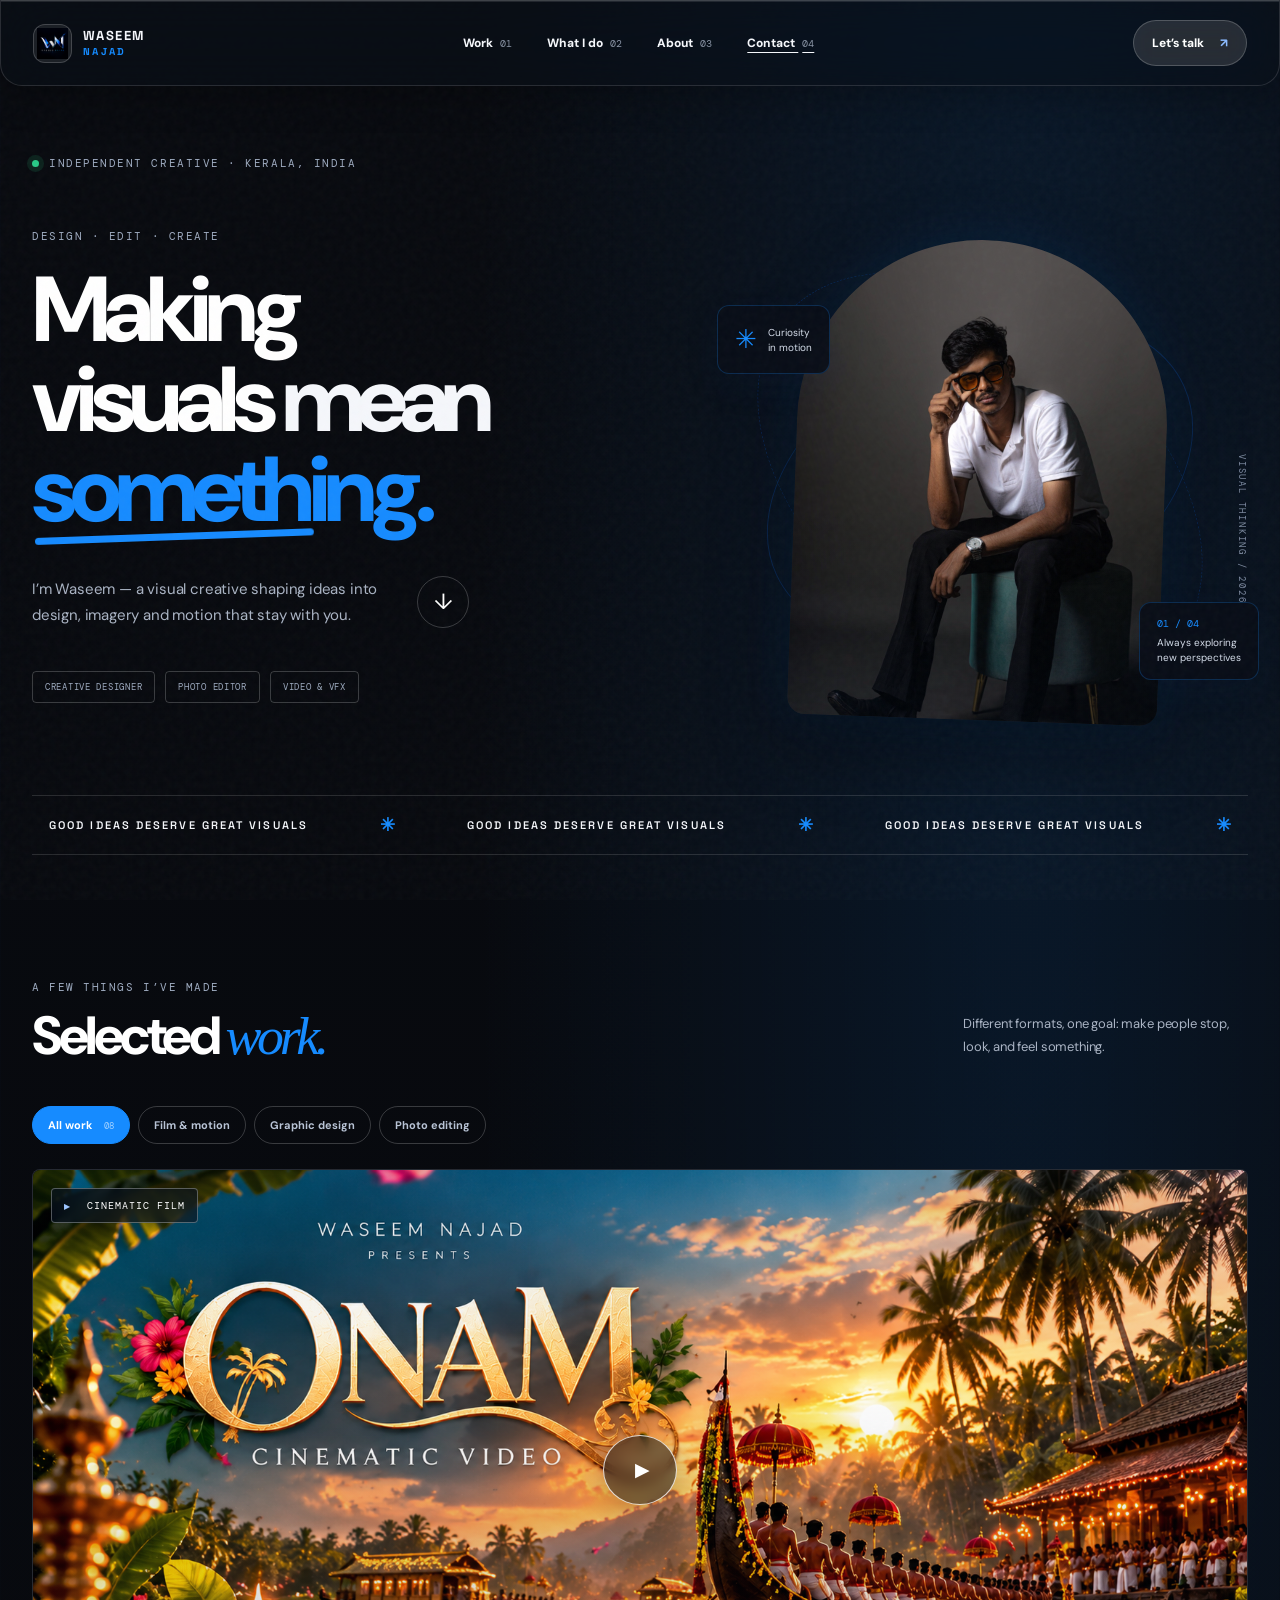
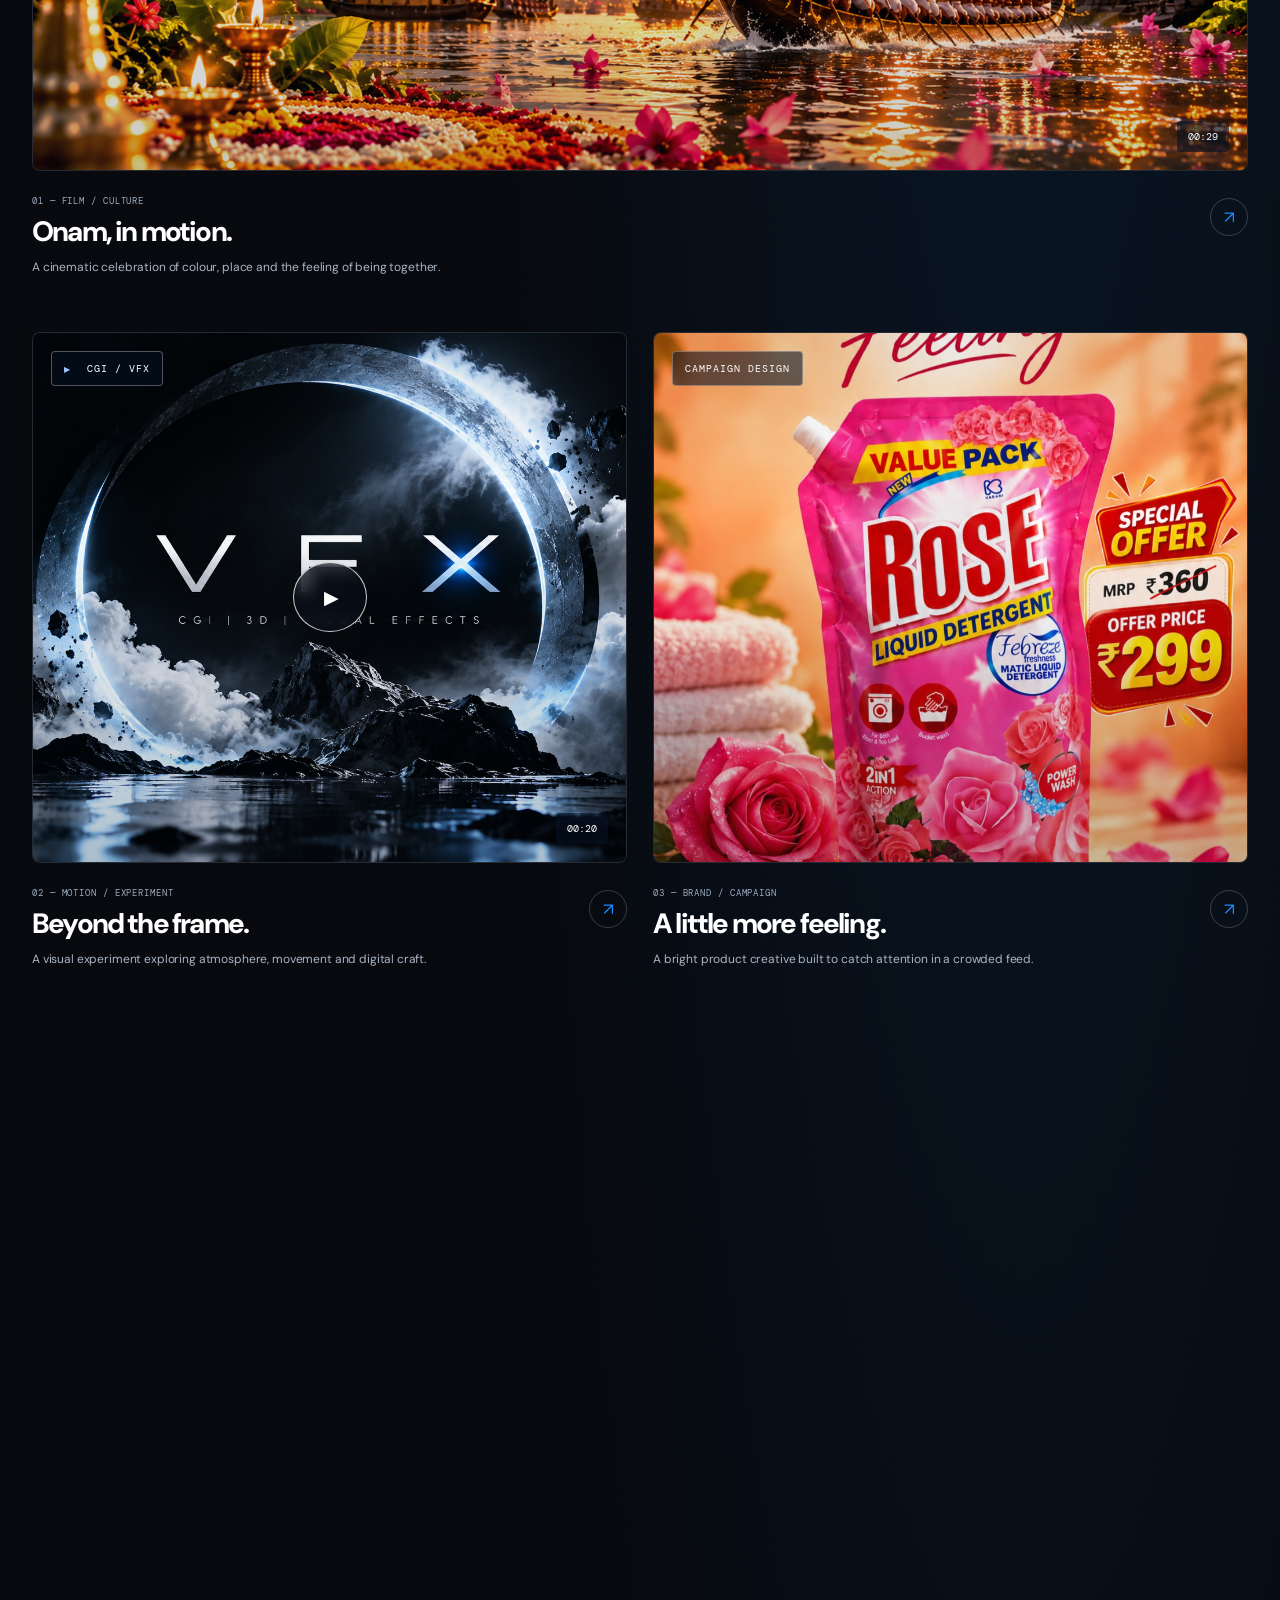
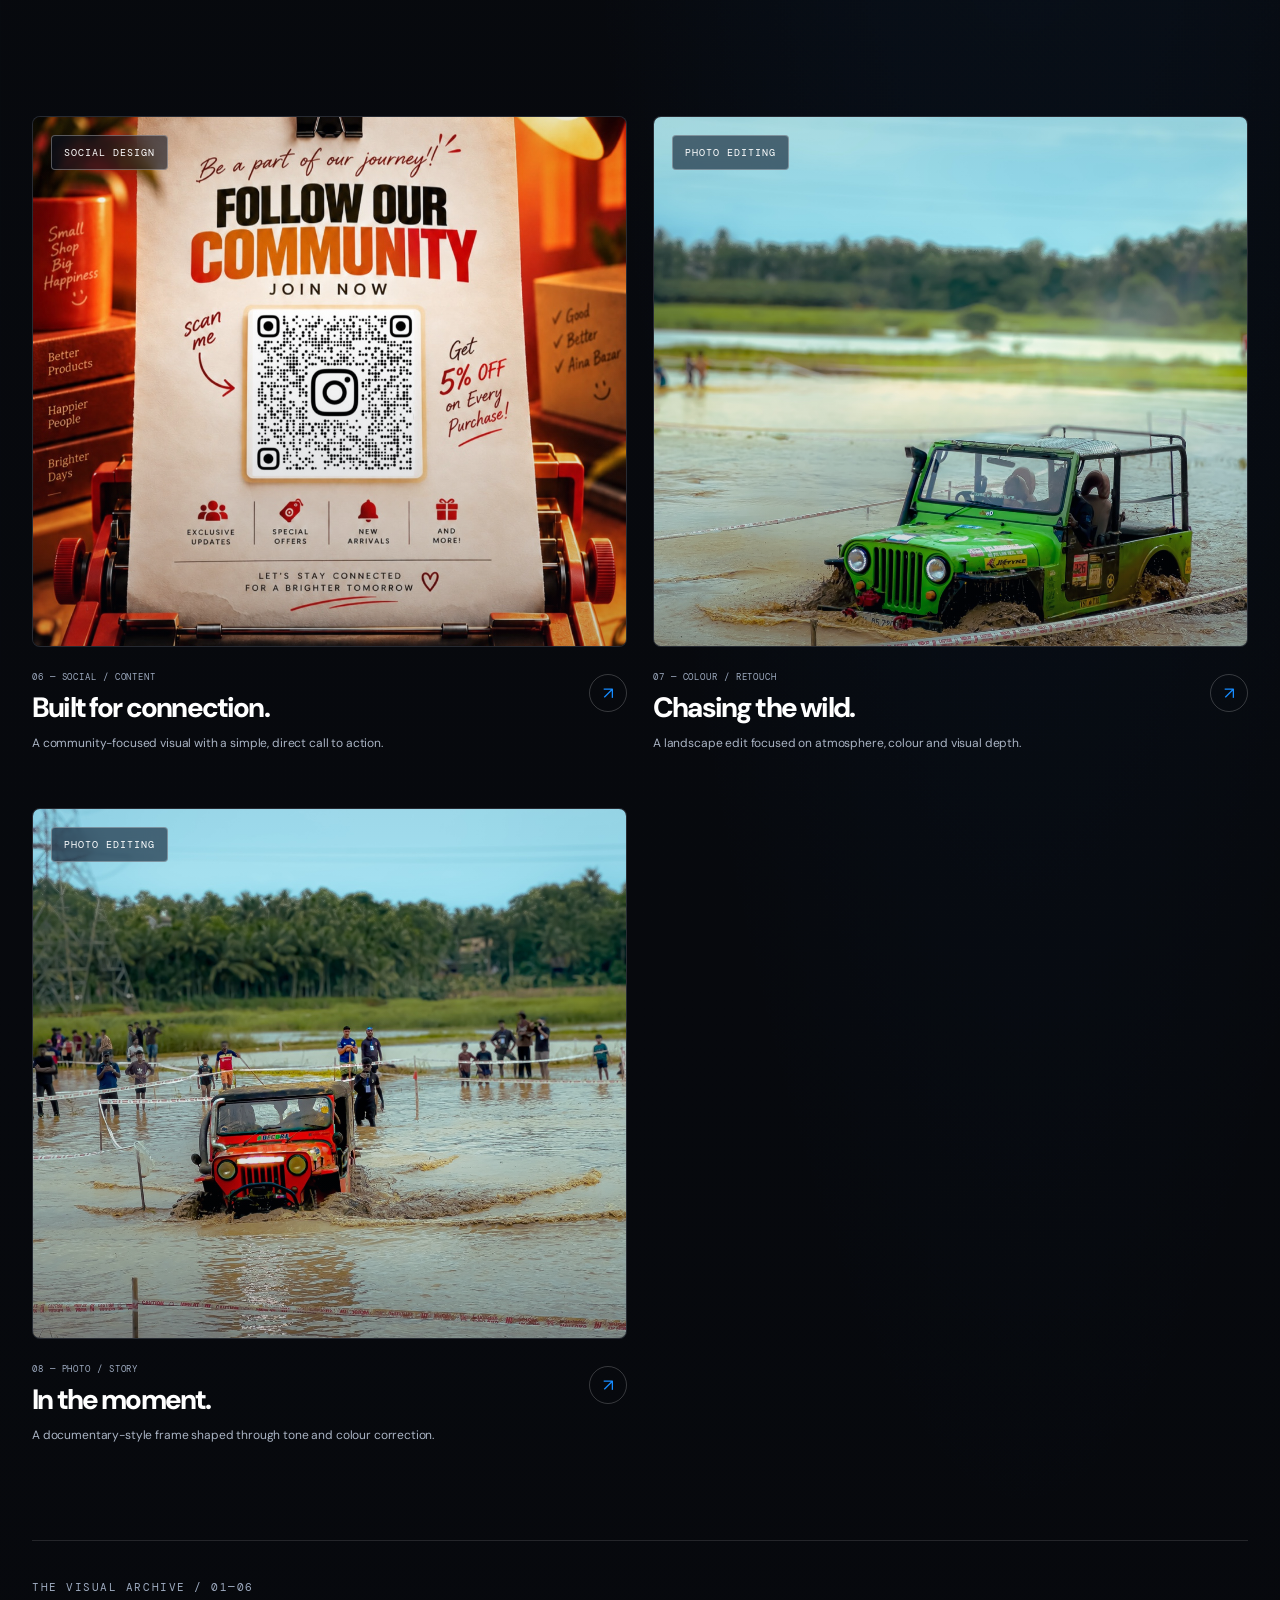
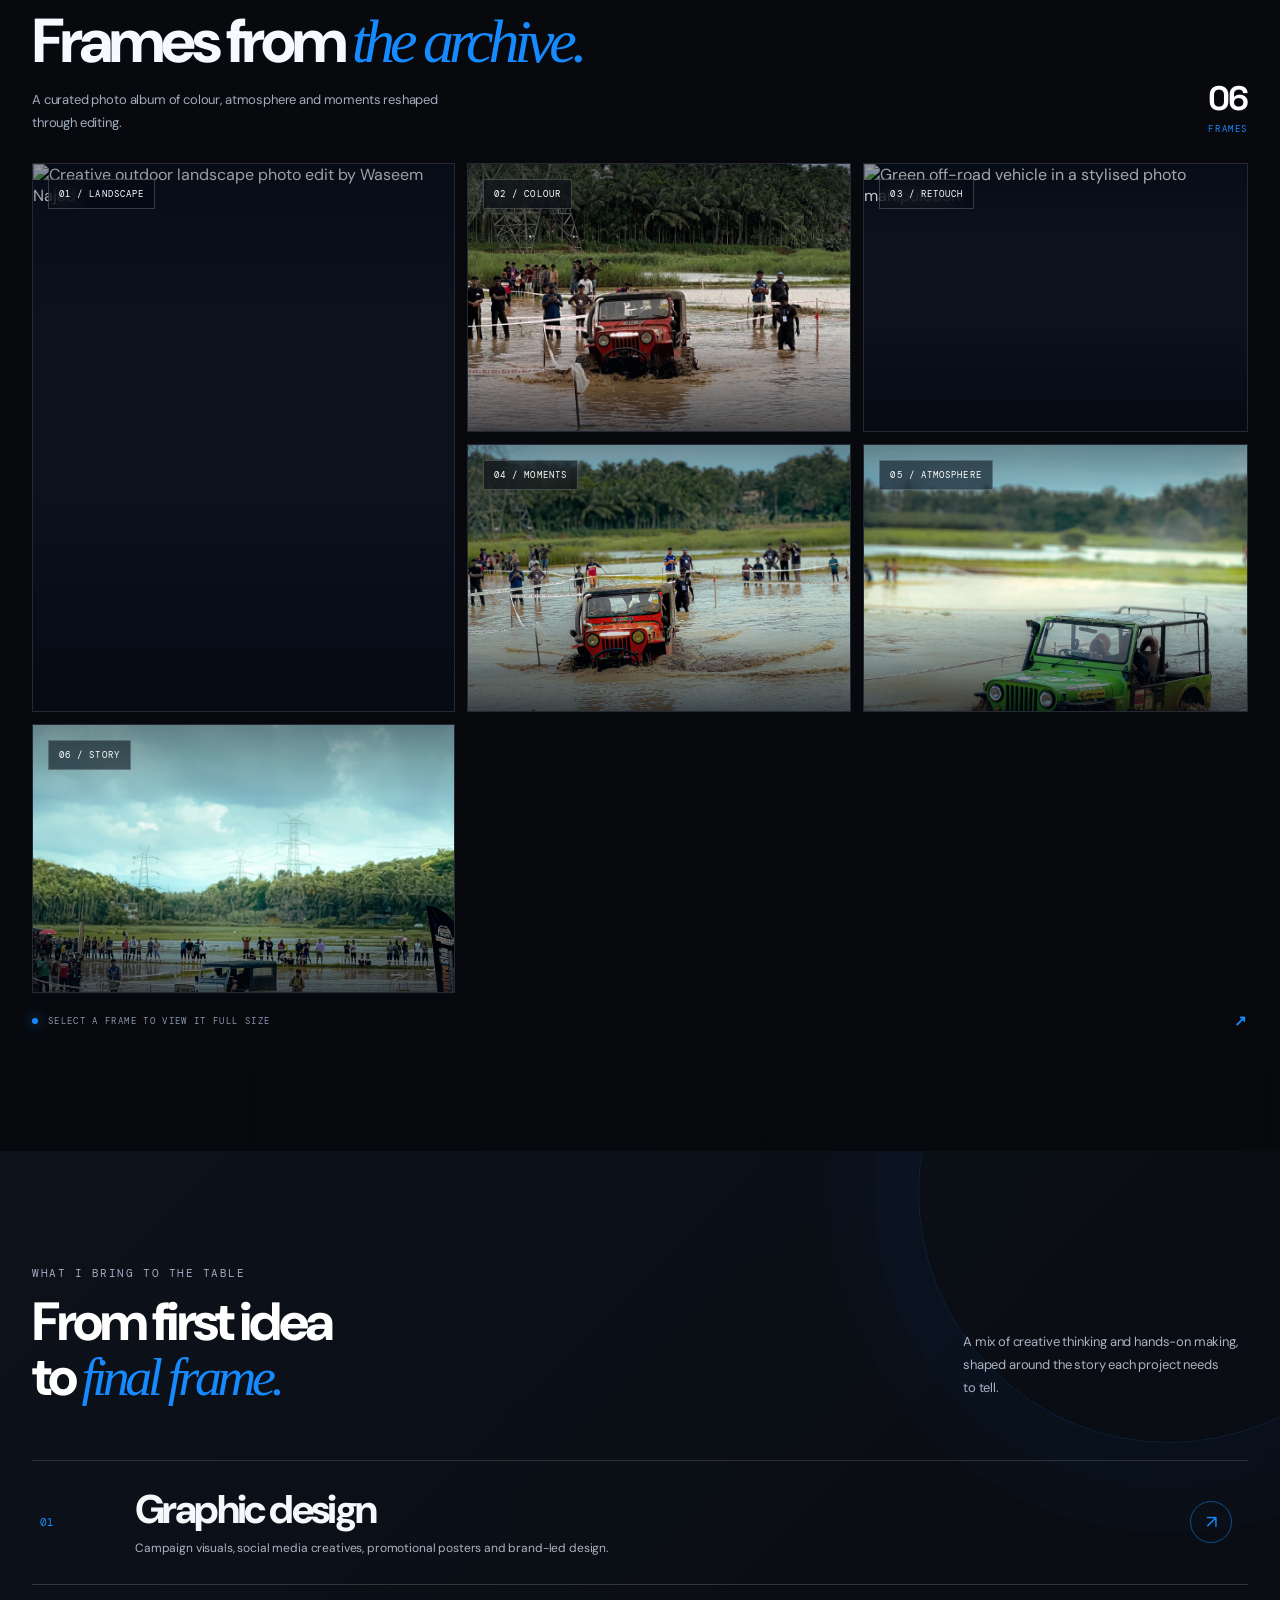
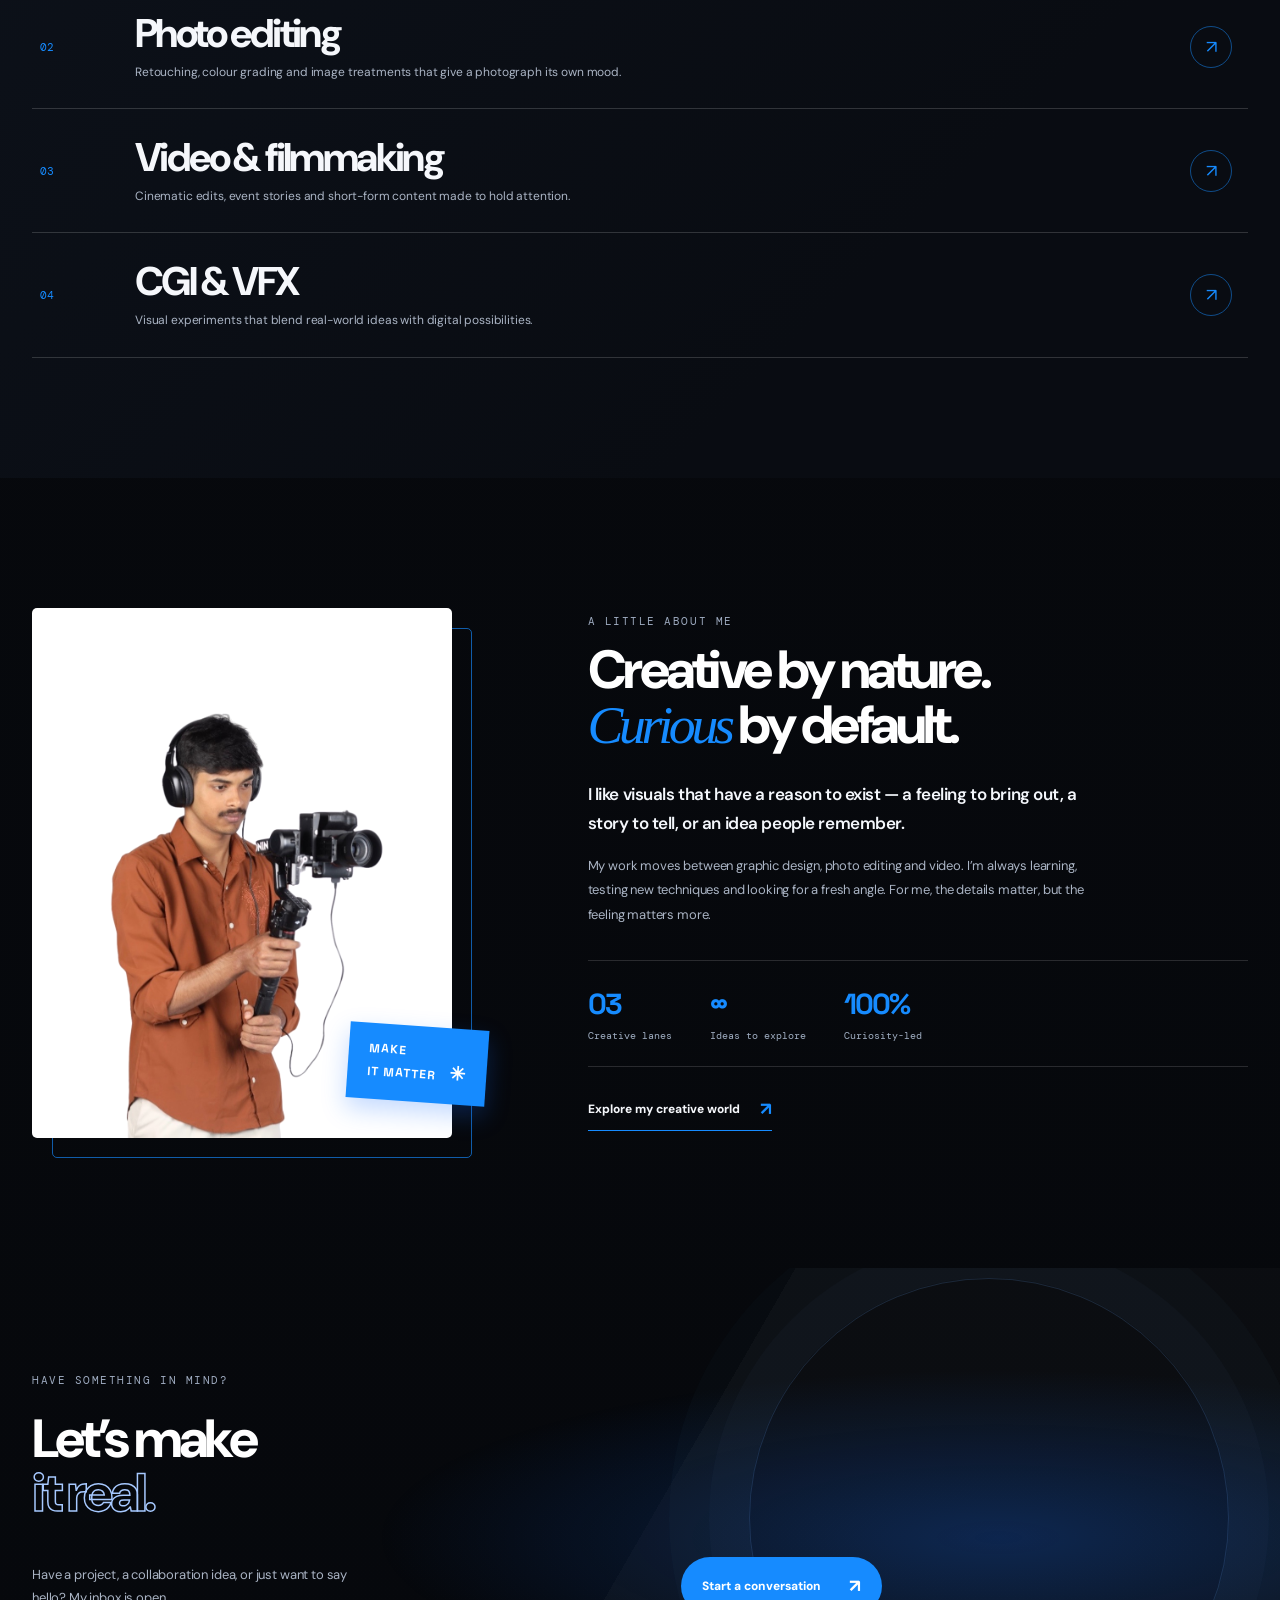
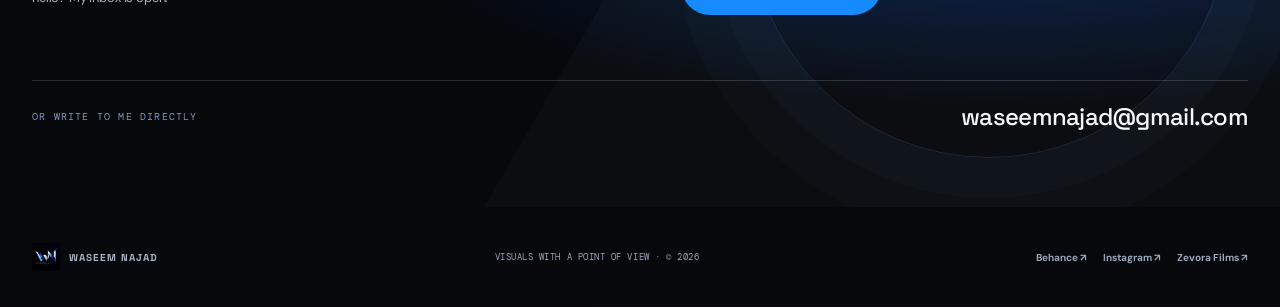
==== commit b088be36: "Rename inde.html to index.html" ====
--- a/index.html
+++ b/index.html
@@ -4,24 +4,18 @@
   <meta charset="utf-8">
   <meta name="viewport" content="width=device-width, initial-scale=1">
   <title>Waseem Najad — Creative Designer, Photo Editor & Filmmaker</title>
-  <meta name="description" content="Explore the portfolio of Waseem Najad, a creative designer and video editor specializing in graphic design, photo editing, filmmaking, CGI and visual storytelling. View selected projects and get in touch.">
-  <meta name="keywords" content="Waseem Najad, Waseem Najad portfolio, graphic design, photo editing, video editing, filmmaker, videography, CGI, VFX, visual storytelling, creative portfolio">
+  <meta name="description" content="Explore Waseem Najad’s creative portfolio: graphic design, photo editing, cinematic video editing, videography, CGI and visual storytelling. View selected projects and get in touch for collaborations.">
+  <meta name="keywords" content="Waseem Najad, Waseem Najad portfolio, graphic designer Kerala, photo editor, video editor, videographer, cinematic video editing, photo manipulation, CGI VFX, visual storytelling, creative portfolio">
   <meta name="author" content="Waseem Najad">
-  <meta name="robots" content="index, follow, max-image-preview:large, max-snippet:-1, max-video-preview:-1">
-  <meta name="googlebot" content="index, follow, max-image-preview:large">
-  <meta name="referrer" content="strict-origin-when-cross-origin">
-  <meta name="format-detection" content="telephone=no">
+  <meta name="robots" content="index, follow, max-image-preview:large">
   <meta name="theme-color" content="#050505">
   <link rel="canonical" href="https://waseemnajad.in/">
   <meta property="og:type" content="website">
-  <meta property="og:locale" content="en_IN">
-  <meta property="og:site_name" content="Waseem Najad Portfolio">
   <meta property="og:title" content="Waseem Najad — Visuals with a point of view">
   <meta property="og:description" content="Graphic design, photo editing, cinematic video and visual experiments by Waseem Najad.">
   <meta property="og:url" content="https://waseemnajad.in/">
   <meta property="og:image" content="https://waseemnajad.in/assets/profile.jpeg">
   <meta name="twitter:card" content="summary_large_image">
-  <meta name="twitter:image:alt" content="Waseem Najad creative portfolio preview">
   <meta name="twitter:title" content="Waseem Najad — Creative Portfolio">
   <meta name="twitter:description" content="Graphic design, photo editing, cinematic video, filmmaking and visual storytelling by Waseem Najad.">
   <meta name="twitter:image" content="https://waseemnajad.in/assets/profile.jpeg">
@@ -33,27 +27,13 @@
   <script type="application/ld+json">
   {
     "@context":"https://schema.org",
-    "@graph":[
-      {
-        "@type":"WebSite",
-        "@id":"https://waseemnajad.in/#website",
-        "url":"https://waseemnajad.in/",
-        "name":"Waseem Najad — Creative Portfolio",
-        "description":"Portfolio featuring graphic design, photo editing, filmmaking, CGI and visual storytelling.",
-        "inLanguage":"en-IN",
-        "publisher":{"@id":"https://waseemnajad.in/#person"}
-      },
-      {
-        "@type":"Person",
-        "@id":"https://waseemnajad.in/#person",
-        "name":"Waseem Najad",
-        "url":"https://waseemnajad.in/",
-        "image":"https://waseemnajad.in/assets/profile.jpeg",
-        "jobTitle":"Creative Designer, Photo Editor and Videographer",
-        "email":"mailto:waseemnajad@gmail.com",
-        "sameAs":["https://www.behance.net/itsnwwaseem","https://www.instagram.com/naju.wazim/","https://www.instagram.com/zevora.films/"]
-      }
-    ]
+    "@type":"Person",
+    "name":"Waseem Najad",
+    "url":"https://waseemnajad.in/",
+    "image":"https://waseemnajad.in/assets/profile.jpeg",
+    "jobTitle":"Creative Designer, Photo Editor and Videographer",
+    "email":"mailto:waseemnajad@gmail.com",
+    "sameAs":["https://www.behance.net/itsnwwaseem","https://www.instagram.com/naju.wazim/","https://www.instagram.com/zevora.films/"]
   }
   </script>
 
@@ -310,6 +290,13 @@
   h1, .hero-title { font-size: clamp(3.25rem, 15vw, 5.8rem); }
   h2, .section-title { font-size: clamp(2.5rem, 10vw, 4.2rem); }
 }
+
+/* Dedicated thumbnails for Onam and CGI/VFX. Replace the two JPGs in /assets to customize. */
+.video-media{isolation:isolate}
+.video-media:before{content:"▶";position:absolute;z-index:3;left:50%;top:50%;transform:translate(-50%,-50%);width:68px;height:68px;display:grid;place-items:center;padding-left:4px;border:1px solid rgba(255,255,255,.78);border-radius:50%;background:rgba(8,15,27,.5);color:#fff;font-size:19px;box-shadow:0 8px 28px rgba(0,0,0,.18);backdrop-filter:blur(8px);pointer-events:none;transition:transform .25s,background .25s}
+.video-media:hover:before{transform:translate(-50%,-50%) scale(1.08);background:rgba(22,139,255,.85)}
+.video-media video{object-fit:cover}
+
 </style>
 
 
@@ -468,18 +455,10 @@
 @media (max-width: 680px) {
   .site-header { backdrop-filter: none !important; -webkit-backdrop-filter: none !important; background: rgba(10, 13, 19, .96) !important; }
   .main-nav.open { backdrop-filter: none !important; -webkit-backdrop-filter: none !important; background: rgba(8, 11, 17, .98) !important; }
-  .ticker-track, .orbit-two, .note-star { animation-play-state: running !important; }
+  .ticker-track, .orbit-two, .note-star { animation-play-state: paused; }
   .project-media img, .project-media video, .mini-gallery img { transition: none !important; }
 }
-/* Decorative motion stays active on mobile without adding scroll-triggered work. */
-.ticker-track { animation: ticker 27s linear infinite !important; }
-.orbit-two { animation: spin 35s linear infinite !important; }
-.note-star { animation: spin 12s linear infinite !important; }
-.contact-orb { animation: float 9s ease-in-out infinite !important; }
-@media (prefers-reduced-motion: reduce) {
-  .ticker-track, .orbit-two, .note-star, .contact-orb { animation: none !important; }
-  html { scroll-behavior: auto !important; }
-}
+@media (prefers-reduced-motion: reduce) { html { scroll-behavior: auto !important; } }
 </style>
 </head>
 <body>
@@ -515,7 +494,7 @@
         </div>
         <div class="hero-visual reveal">
           <div class="orbit orbit-one"></div><div class="orbit orbit-two"></div>
-          <div class="hero-image-frame"><img src="assets/profile.jpeg" fetchpriority="high" decoding="async" alt="Portrait of Waseem Najad" fetchpriority="high"></div>
+          <div class="hero-image-frame"><img src="assets/profile.jpeg" alt="Portrait of Waseem Najad" fetchpriority="high"></div>
           <div class="floating-note note-top"><span class="note-star">✳</span><span>Curiosity<br>in motion</span></div>
           <div class="floating-note note-bottom"><span class="note-number">01 / 04</span><span>Always exploring<br>new perspectives</span></div>
           <span class="hero-vertical">VISUAL THINKING / 2026</span>
@@ -538,7 +517,7 @@
       <div class="project-grid">
         <article class="project-card project-featured reveal" data-category="video">
           <button class="project-media video-media" data-project="onam" aria-label="Open Onam cinematic film">
-            <video src="assets/onam-cinematic.mp4" poster="assets/photo-edit-04.jpeg" autoplay muted playsinline loop preload="auto"></video>
+            <video src="assets/onam-cinematic.mp4" poster="assets/onam-thumbnail.jpg" muted playsinline loop preload="none" aria-label="Onam cinematic video thumbnail; click to preview"></video>
             <span class="media-label"><span class="play-icon">▶</span> CINEMATIC FILM</span><span class="media-count">00:29</span>
           </button>
           <div class="project-info"><div><span class="project-type">01 — FILM / CULTURE</span><h3>Onam, in motion.</h3></div><span class="project-arrow">↗</span></div>
@@ -546,7 +525,7 @@
         </article>
         <article class="project-card reveal" data-category="video">
           <button class="project-media video-media" data-project="cgi" aria-label="Open CGI and VFX project">
-            <video src="assets/cgi-vfx.mp4" poster="assets/photo-edit-01.jpeg" autoplay muted playsinline loop preload="auto"></video>
+            <video src="assets/cgi-vfx.mp4" poster="assets/vfx-thumbnail.jpg" muted playsinline loop preload="none" aria-label="CGI and VFX video thumbnail; click to preview"></video>
             <span class="media-label"><span class="play-icon">▶</span> CGI / VFX</span><span class="media-count">00:20</span>
           </button>
           <div class="project-info"><div><span class="project-type">02 — MOTION / EXPERIMENT</span><h3>Beyond the frame.</h3></div><span class="project-arrow">↗</span></div>
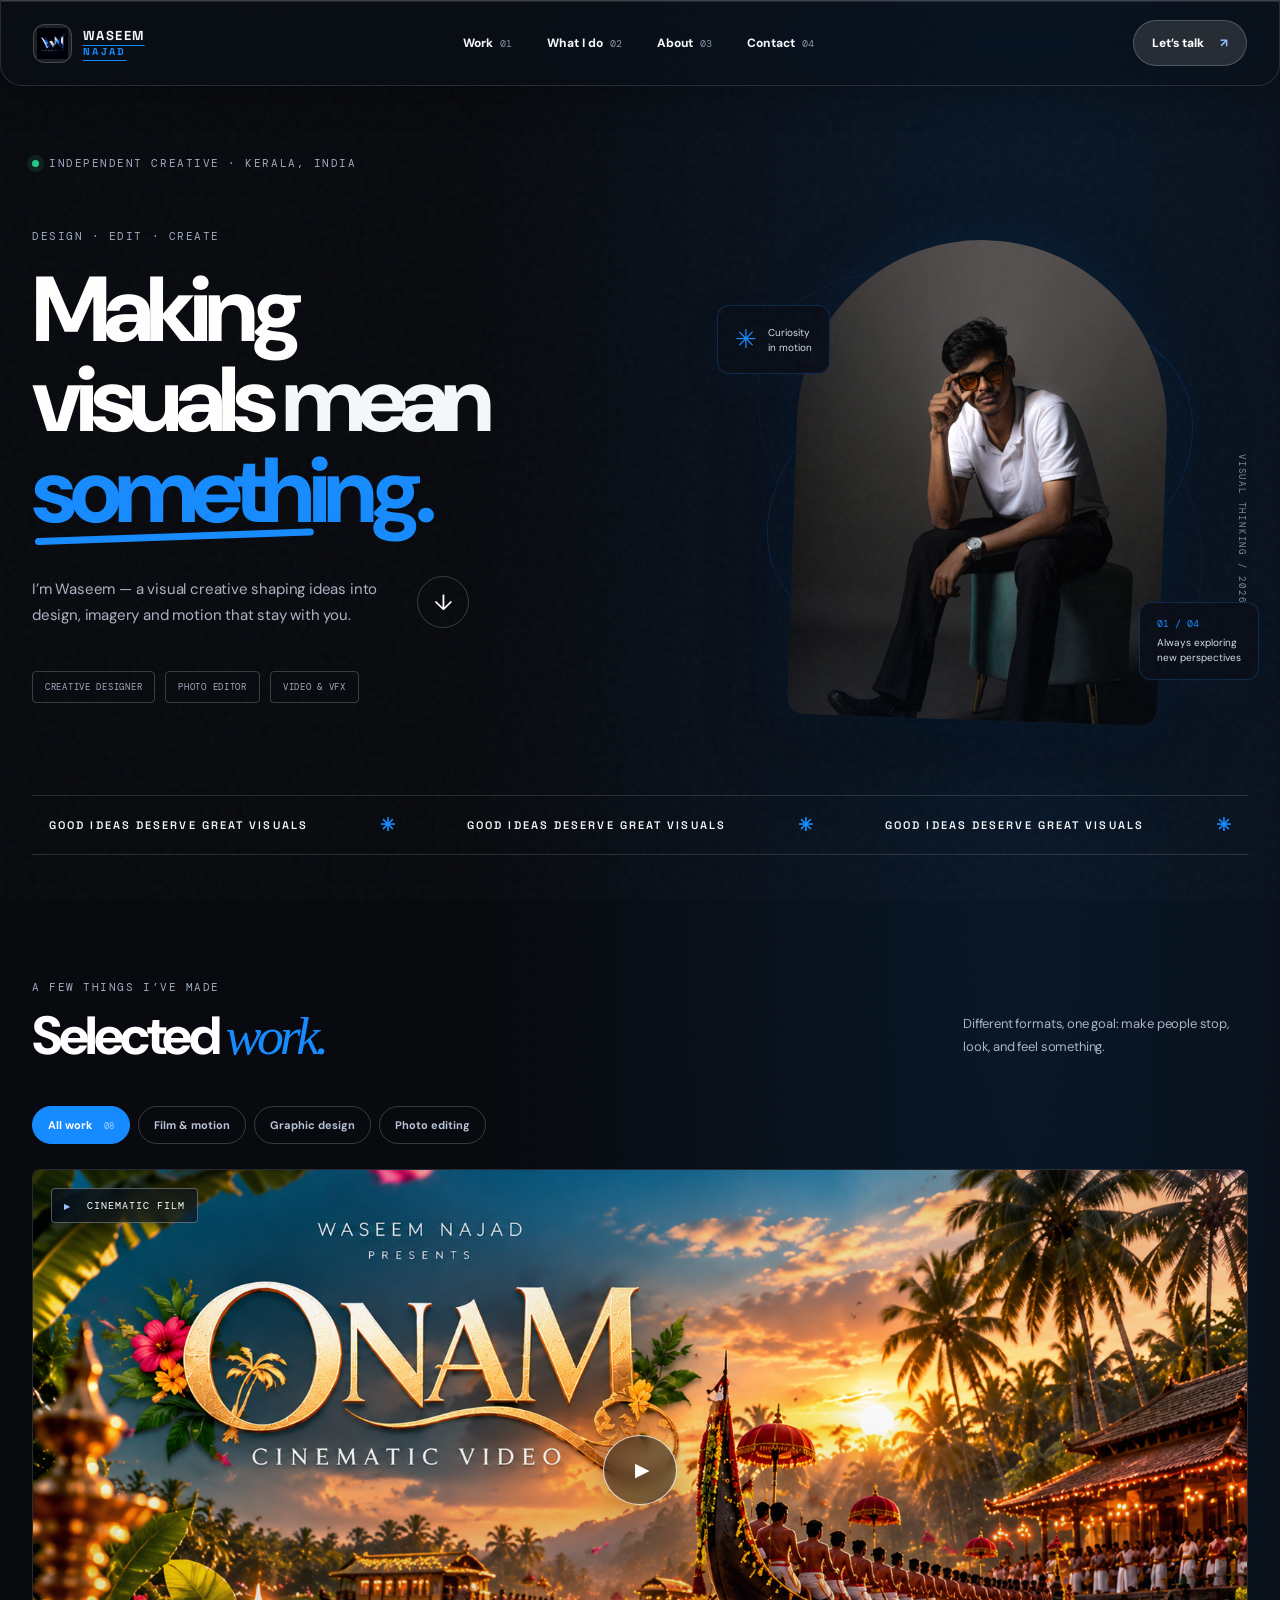
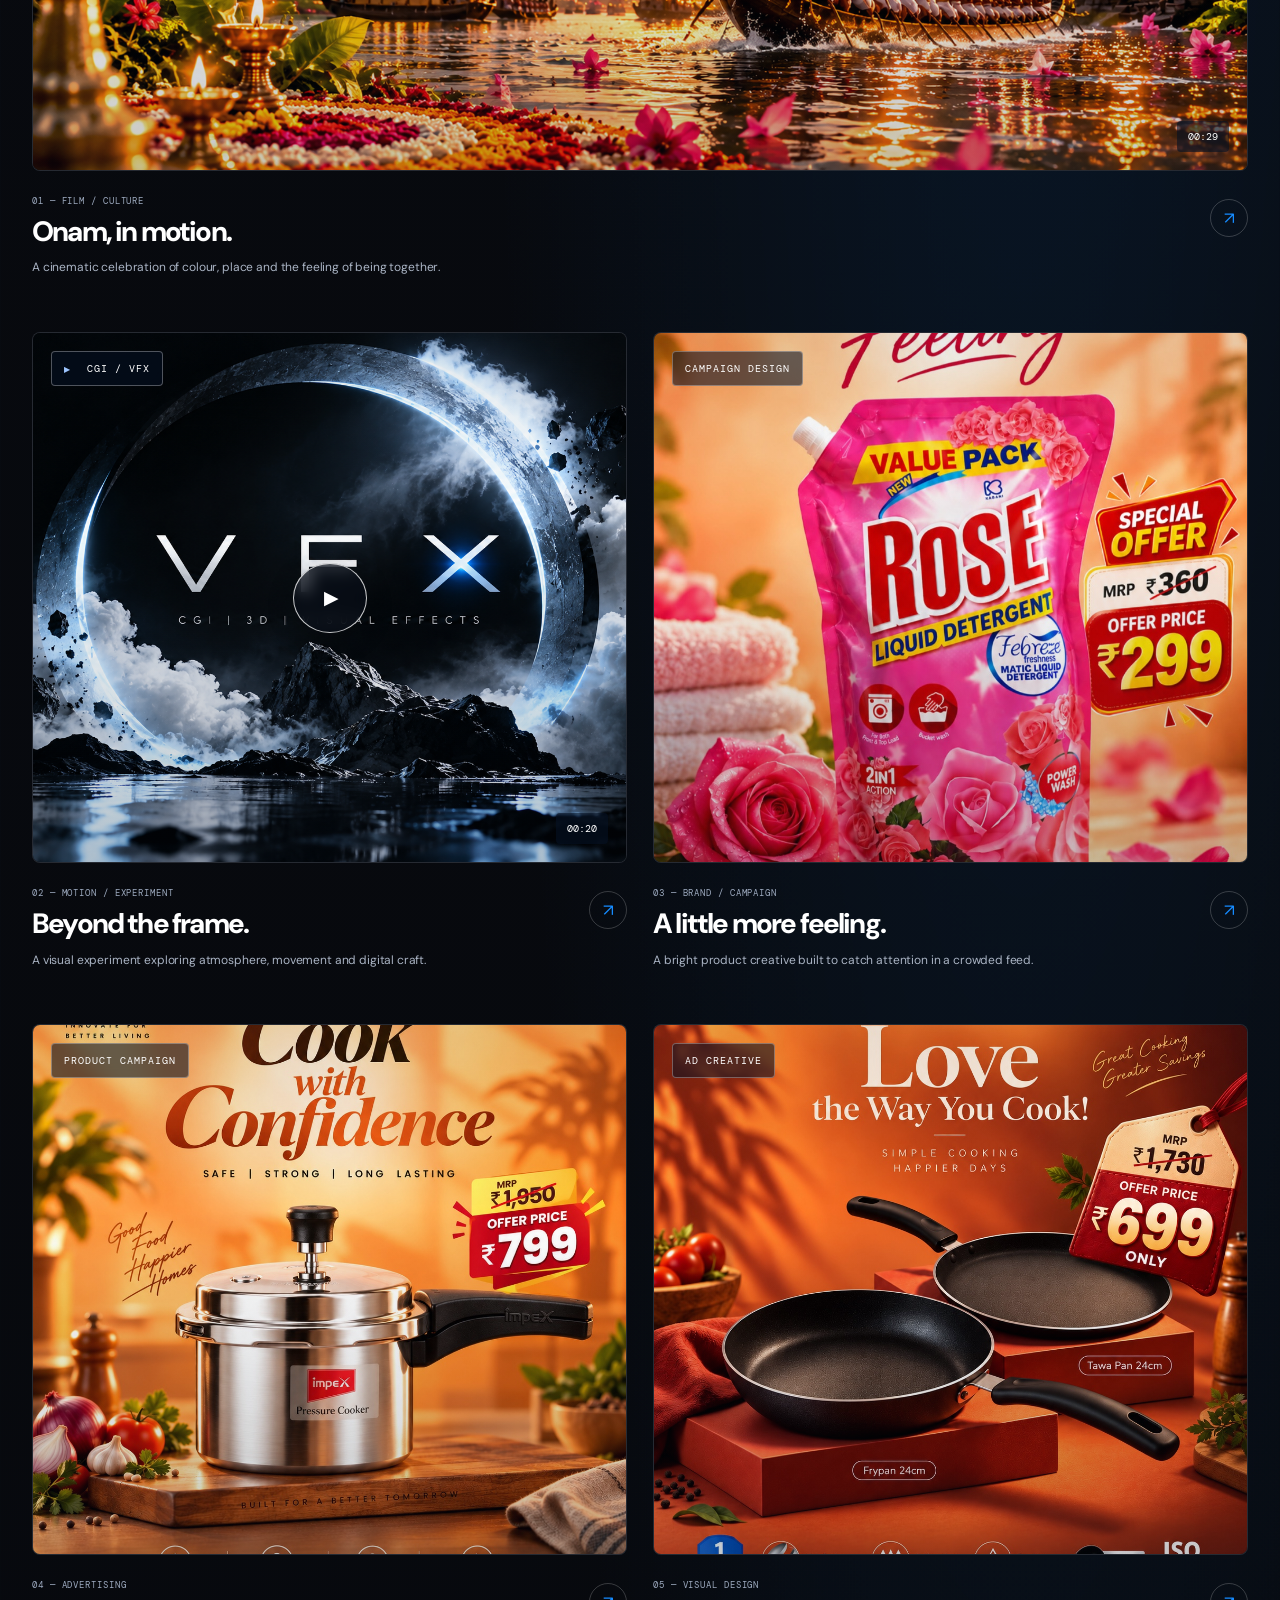
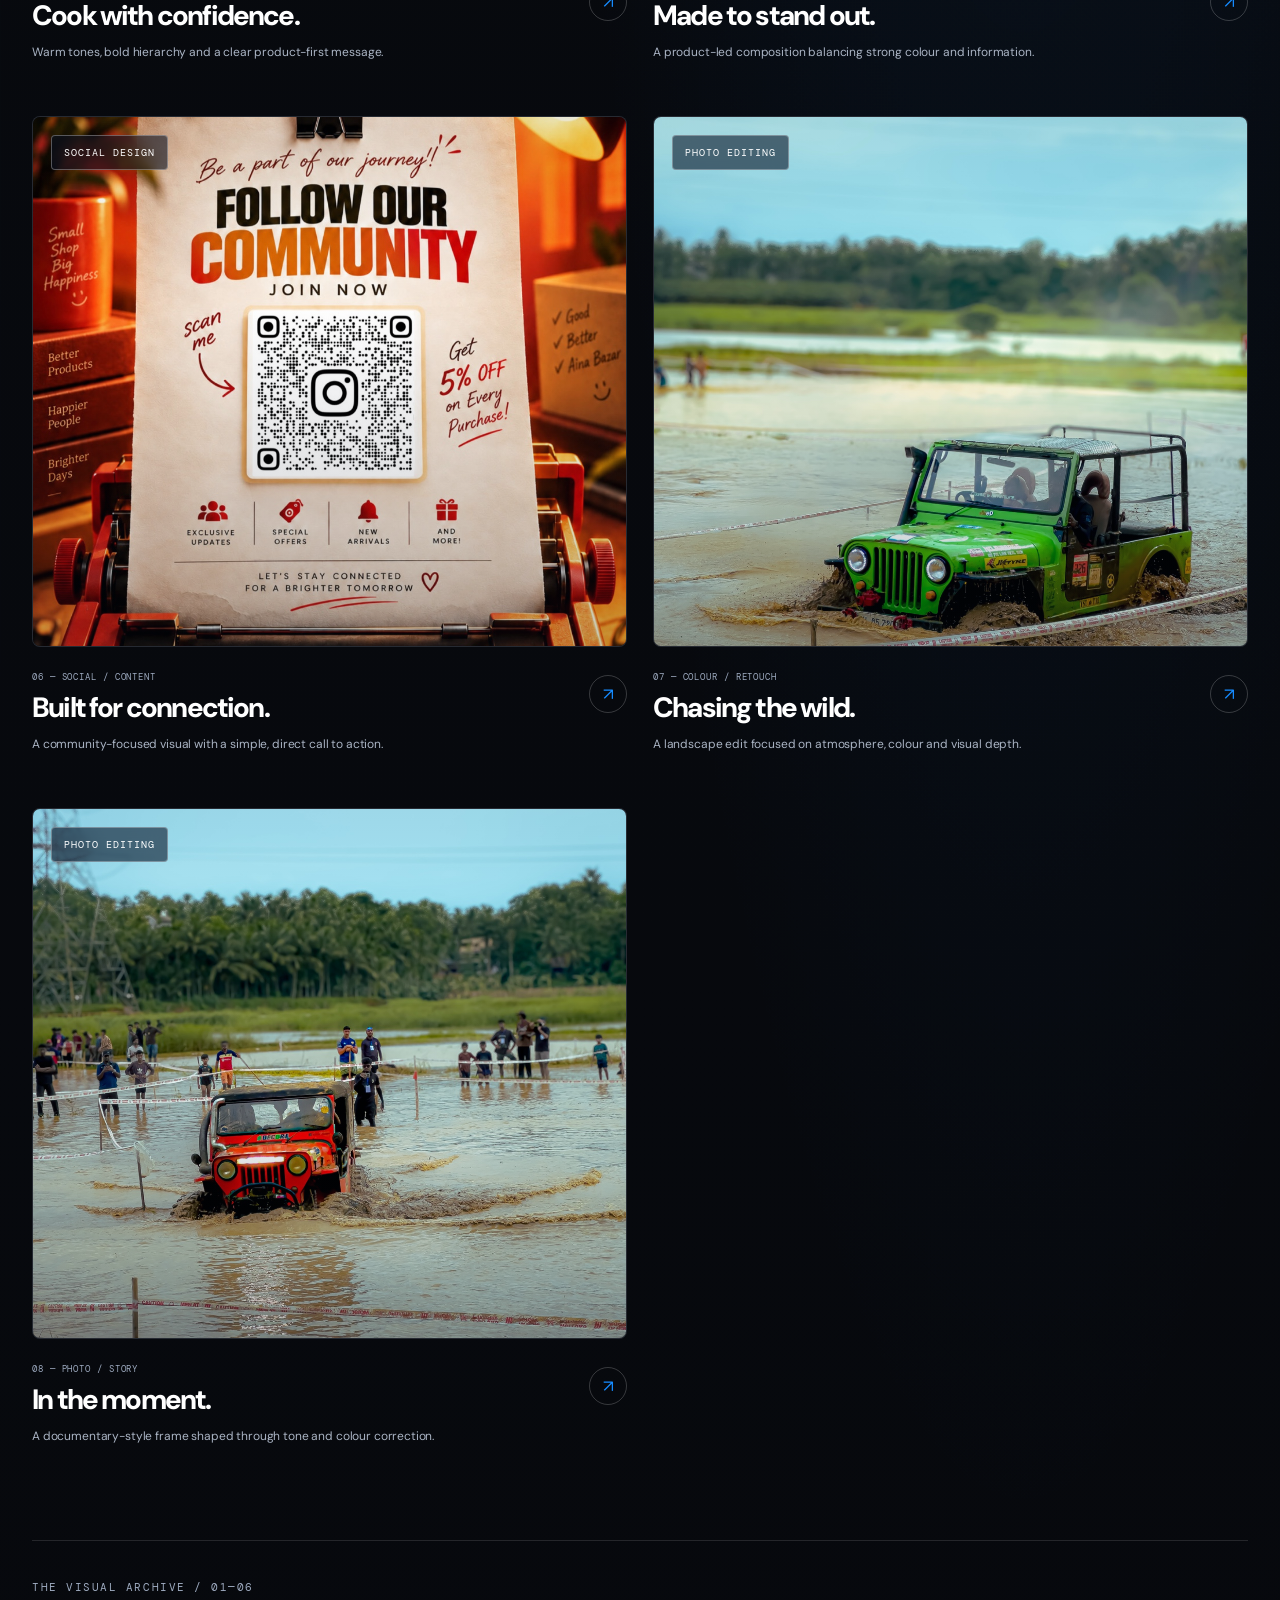
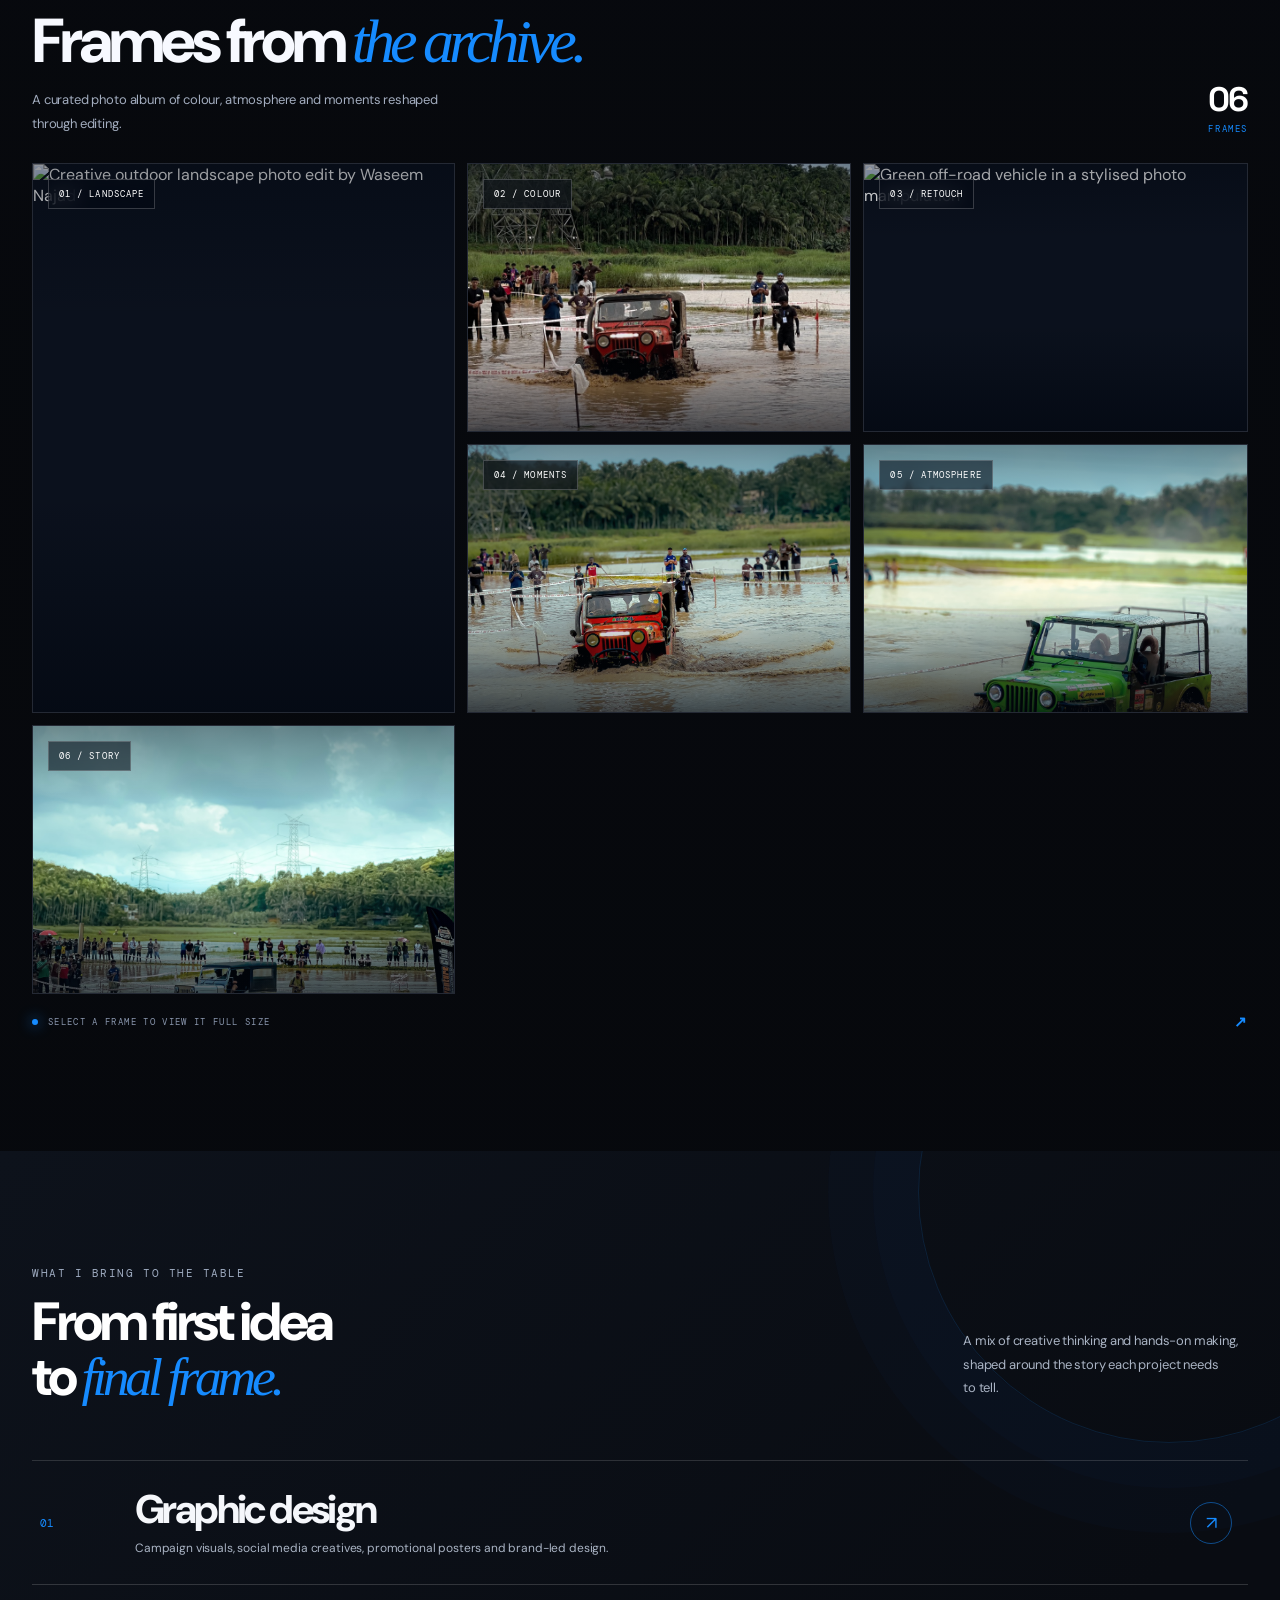
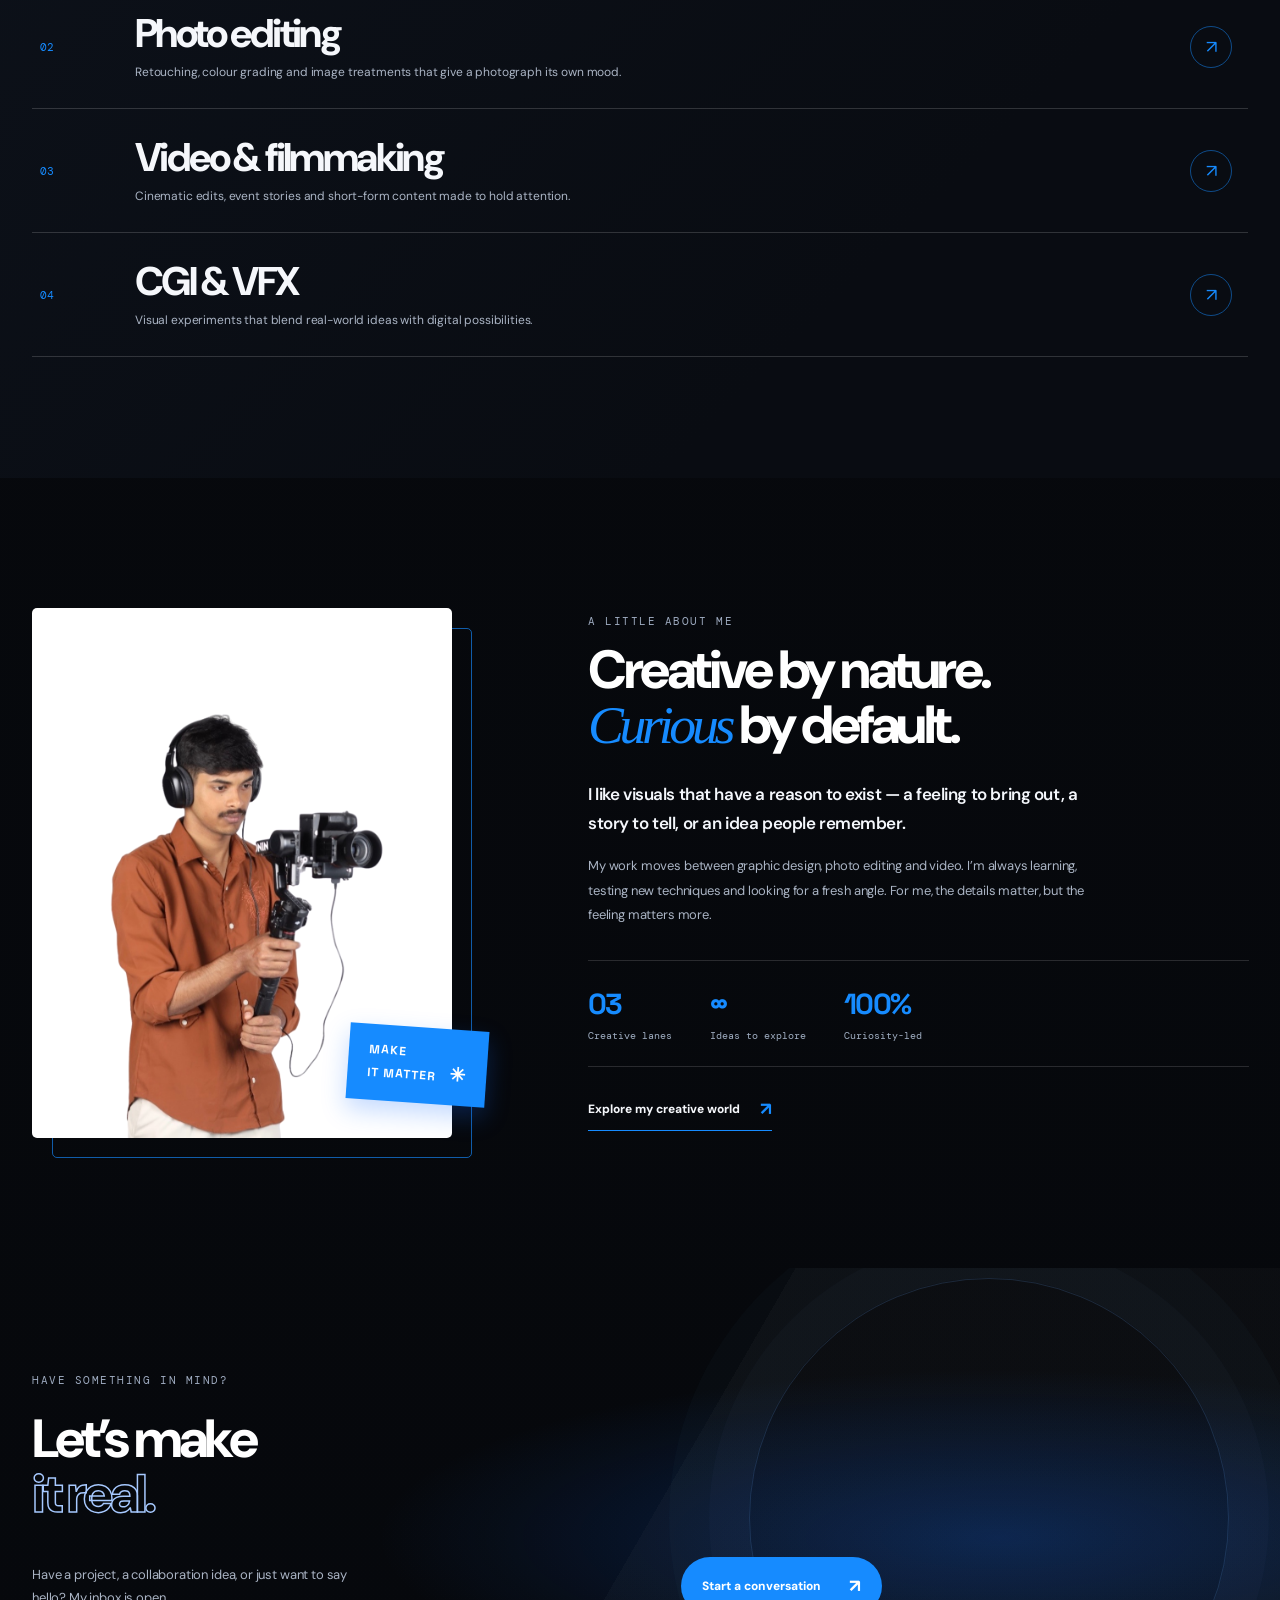
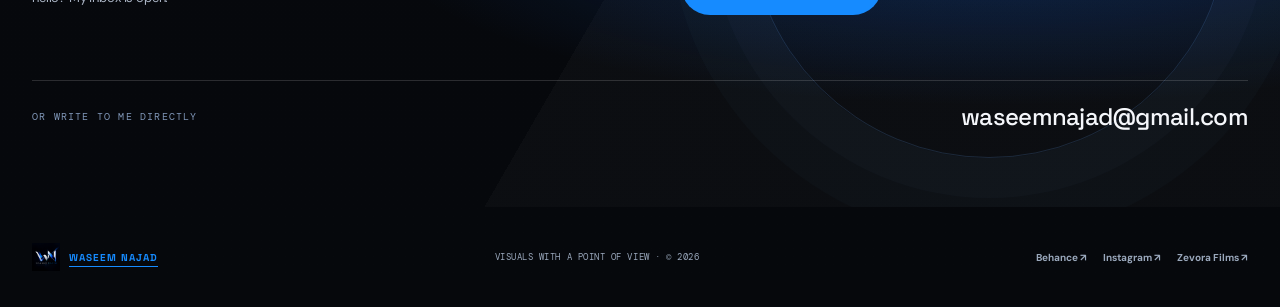
==== commit 7d463df5: "Rename index .html to index.html" ====
--- a/index.html
+++ b/index.html
@@ -447,7 +447,7 @@
 
 <style id="scroll-performance-fix">
 /* Keep touch scrolling direct and lightweight, especially on mobile browsers. */
-html { scroll-behavior: auto !important; overscroll-behavior-y: auto; }
+html { scroll-behavior: smooth !important; overscroll-behavior-y: auto; }
 body { touch-action: pan-y; }
 /* A fixed SVG turbulence layer can force expensive repaints while scrolling. */
 body::before { display: none !important; }
@@ -455,11 +455,47 @@
 @media (max-width: 680px) {
   .site-header { backdrop-filter: none !important; -webkit-backdrop-filter: none !important; background: rgba(10, 13, 19, .96) !important; }
   .main-nav.open { backdrop-filter: none !important; -webkit-backdrop-filter: none !important; background: rgba(8, 11, 17, .98) !important; }
-  .ticker-track, .orbit-two, .note-star { animation-play-state: paused; }
-  .project-media img, .project-media video, .mini-gallery img { transition: none !important; }
+  /* Keep decorative motion enabled on mobile; avoid only expensive fixed effects. */
+  .ticker-track, .orbit-two, .note-star, .contact-orb { animation-play-state: running; }
+  .project-media img, .project-media video, .mini-gallery img { transition: transform .65s ease, filter .5s ease; }
 }
 @media (prefers-reduced-motion: reduce) { html { scroll-behavior: auto !important; } }
 </style>
+
+<style id="decoration-interaction-repair">
+/* Decoration and interaction repair layer */
+.orbit, .floating-note, .hero-image-frame, .contact-orb { pointer-events: none; }
+.hero-image-frame img { pointer-events: auto; }
+.hero-visual { isolation: isolate; }
+.orbit-one { z-index: 0; }
+.orbit-two { z-index: 0; }
+.hero-image-frame { z-index: 1; }
+.floating-note { z-index: 2; }
+.hero-visual, .project-media, .album-item { transform-style: preserve-3d; }
+.project-media, .album-item { touch-action: manipulation; }
+.filter-btn { cursor: pointer; }
+.project-card.is-hidden { display: none !important; }
+.reveal { will-change: opacity, transform; }
+@media (prefers-reduced-motion: reduce) {
+  .reveal { opacity: 1 !important; transform: none !important; }
+  .orbit-two, .note-star, .contact-orb, .ticker-track { animation: none !important; }
+}
+</style>
+
+<style id="mobile-animation-repair">
+/* Restore the intended motion on touch devices without requiring hover. */
+@media (max-width: 680px) {
+  .ticker-track { animation: ticker 27s linear infinite !important; }
+  .orbit-two { animation: spin 35s linear infinite !important; }
+  .note-star { animation: spin 12s linear infinite !important; }
+  .contact-orb { animation: float 9s ease-in-out infinite !important; }
+  .blue-word:after { animation: underline-in 1.2s .4s both var(--ease) !important; }
+  .project-media img, .project-media video, .mini-gallery img, .hero-image-frame img { transition: transform .8s ease, filter .5s ease !important; }
+}
+/* Ensure reveal content never stays invisible if an observer misses initial viewport items. */
+.reveal.is-visible { opacity: 1 !important; transform: translateY(0) !important; }
+</style>
+
 </head>
 <body>
   <div class="scroll-progress" aria-hidden="true"></div>
@@ -659,6 +695,12 @@
     document.body.classList.toggle('menu-open', open);
   });
   $$('a', nav).forEach(link => link.addEventListener('click', closeMenu));
+  document.addEventListener('keydown', event => {
+    if (event.key === 'Escape') closeMenu();
+  });
+  document.addEventListener('click', event => {
+    if (nav.classList.contains('open') && !nav.contains(event.target) && !toggle.contains(event.target)) closeMenu();
+  });
   window.addEventListener('resize', () => { if (window.innerWidth > 680) closeMenu(); });
 
   // Reveal-on-scroll effects; fallback shows content if observer isn't available
@@ -680,19 +722,25 @@
     revealItems.forEach(item => item.classList.add('is-visible'));
   }
 
-  // Project category filters
+  // Project category filters — resilient on desktop and mobile.
   const filterButtons = $$('.filter-btn');
   const cards = $$('.project-card');
+  const applyProjectFilter = filter => {
+    cards.forEach(card => {
+      const categories = (card.dataset.category || '').split(/\\s+/);
+      const show = filter === 'all' || categories.includes(filter);
+      card.classList.toggle('is-hidden', !show);
+      card.setAttribute('aria-hidden', String(!show));
+    });
+    filterButtons.forEach(button => {
+      const active = button.dataset.filter === filter;
+      button.classList.toggle('active', active);
+      button.setAttribute('aria-pressed', String(active));
+    });
+  };
   filterButtons.forEach(button => {
-    button.addEventListener('click', () => {
-      filterButtons.forEach(b => b.classList.toggle('active', b === button));
-      const filter = button.dataset.filter;
-      cards.forEach(card => {
-        const show = filter === 'all' || card.dataset.category === filter;
-        card.classList.toggle('is-hidden', !show);
-        if (show) card.classList.add('is-visible');
-      });
-    });
+    button.setAttribute('aria-pressed', String(button.classList.contains('active')));
+    button.addEventListener('click', () => applyProjectFilter(button.dataset.filter || 'all'));
   });
 
   // Previewable local assets. Filenames match the supplied assets.zip exactly.
@@ -765,6 +813,16 @@
   $('#lightboxPrev').addEventListener('click', () => renderPreview(activeIndex - 1));
   $('#lightboxNext').addEventListener('click', () => renderPreview(activeIndex + 1));
   lightbox.addEventListener('click', event => { if (event.target === lightbox) closePreview(); });
+  let touchStartX = 0;
+  lightbox.addEventListener('touchstart', event => {
+    if (event.touches && event.touches.length === 1) touchStartX = event.touches[0].clientX;
+  }, { passive: true });
+  lightbox.addEventListener('touchend', event => {
+    if (!touchStartX || !event.changedTouches || !event.changedTouches.length) return;
+    const delta = event.changedTouches[0].clientX - touchStartX;
+    touchStartX = 0;
+    if (Math.abs(delta) > 55) renderPreview(activeIndex + (delta < 0 ? 1 : -1));
+  }, { passive: true });
   document.addEventListener('keydown', event => {
     if (!lightbox.classList.contains('open')) return;
     if (event.key === 'Escape') closePreview();
@@ -883,5 +941,41 @@
 })();
 </script>
 
+
+<script id="decoration-runtime-repair">
+(() => {
+  const progress = document.querySelector('.scroll-progress');
+  if (progress) {
+    let scheduled = false;
+    const update = () => {
+      const root = document.documentElement;
+      const max = Math.max(0, root.scrollHeight - window.innerHeight);
+      progress.style.width = `${max ? (window.scrollY / max) * 100 : 0}%`;
+      scheduled = false;
+    };
+    const requestUpdate = () => {
+      if (scheduled) return;
+      scheduled = true;
+      requestAnimationFrame(update);
+    };
+    window.addEventListener('scroll', requestUpdate, { passive: true });
+    window.addEventListener('resize', requestUpdate, { passive: true });
+    window.addEventListener('load', requestUpdate, { once: true });
+    if ('ResizeObserver' in window) new ResizeObserver(requestUpdate).observe(document.body);
+    update();
+  }
+
+  // Keep all decorative reveal elements visible if IntersectionObserver is unavailable.
+  if (!('IntersectionObserver' in window)) {
+    document.querySelectorAll('.reveal').forEach(el => el.classList.add('is-visible'));
+  }
+
+  // Ensure album/project click targets remain keyboard-operable.
+  document.querySelectorAll('[data-project]').forEach(el => {
+    if (el.tagName !== 'BUTTON' && !el.hasAttribute('tabindex')) el.setAttribute('tabindex', '0');
+  });
+})();
+</script>
+
 </body>
 </html>
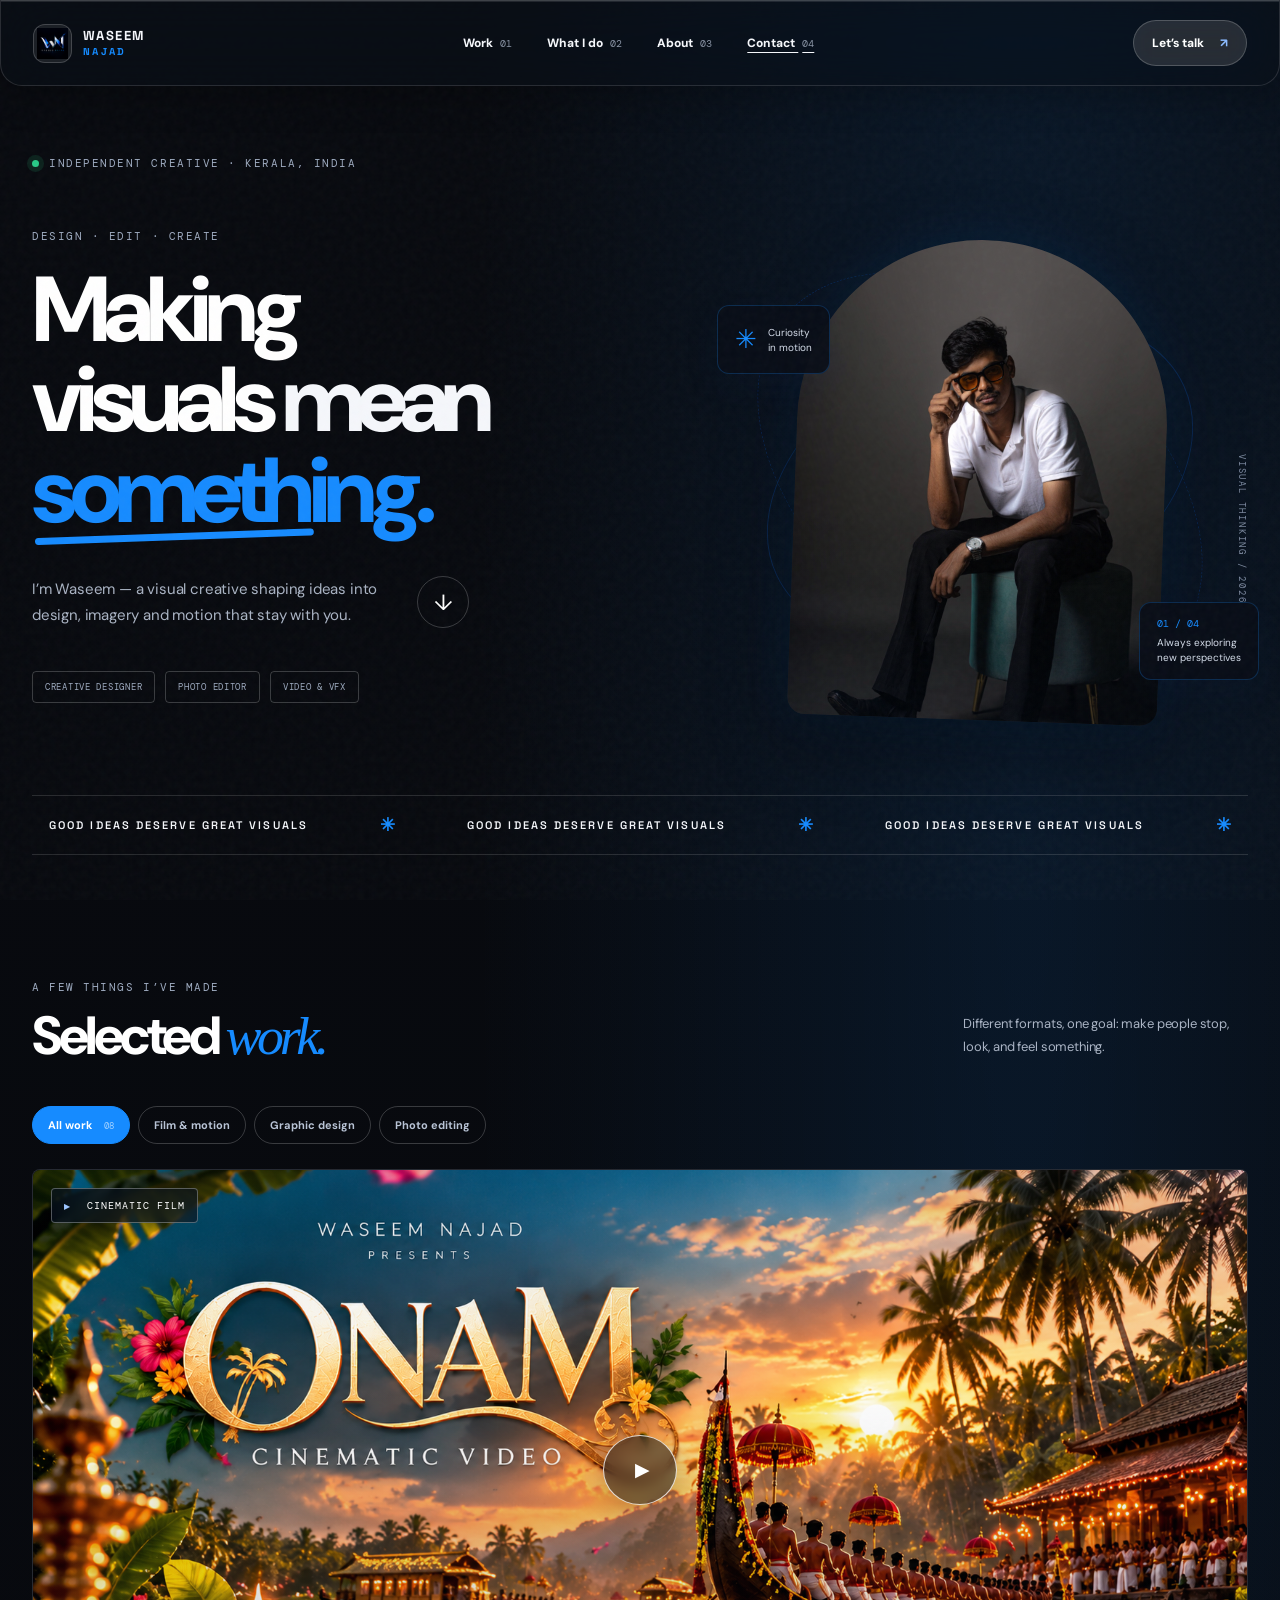
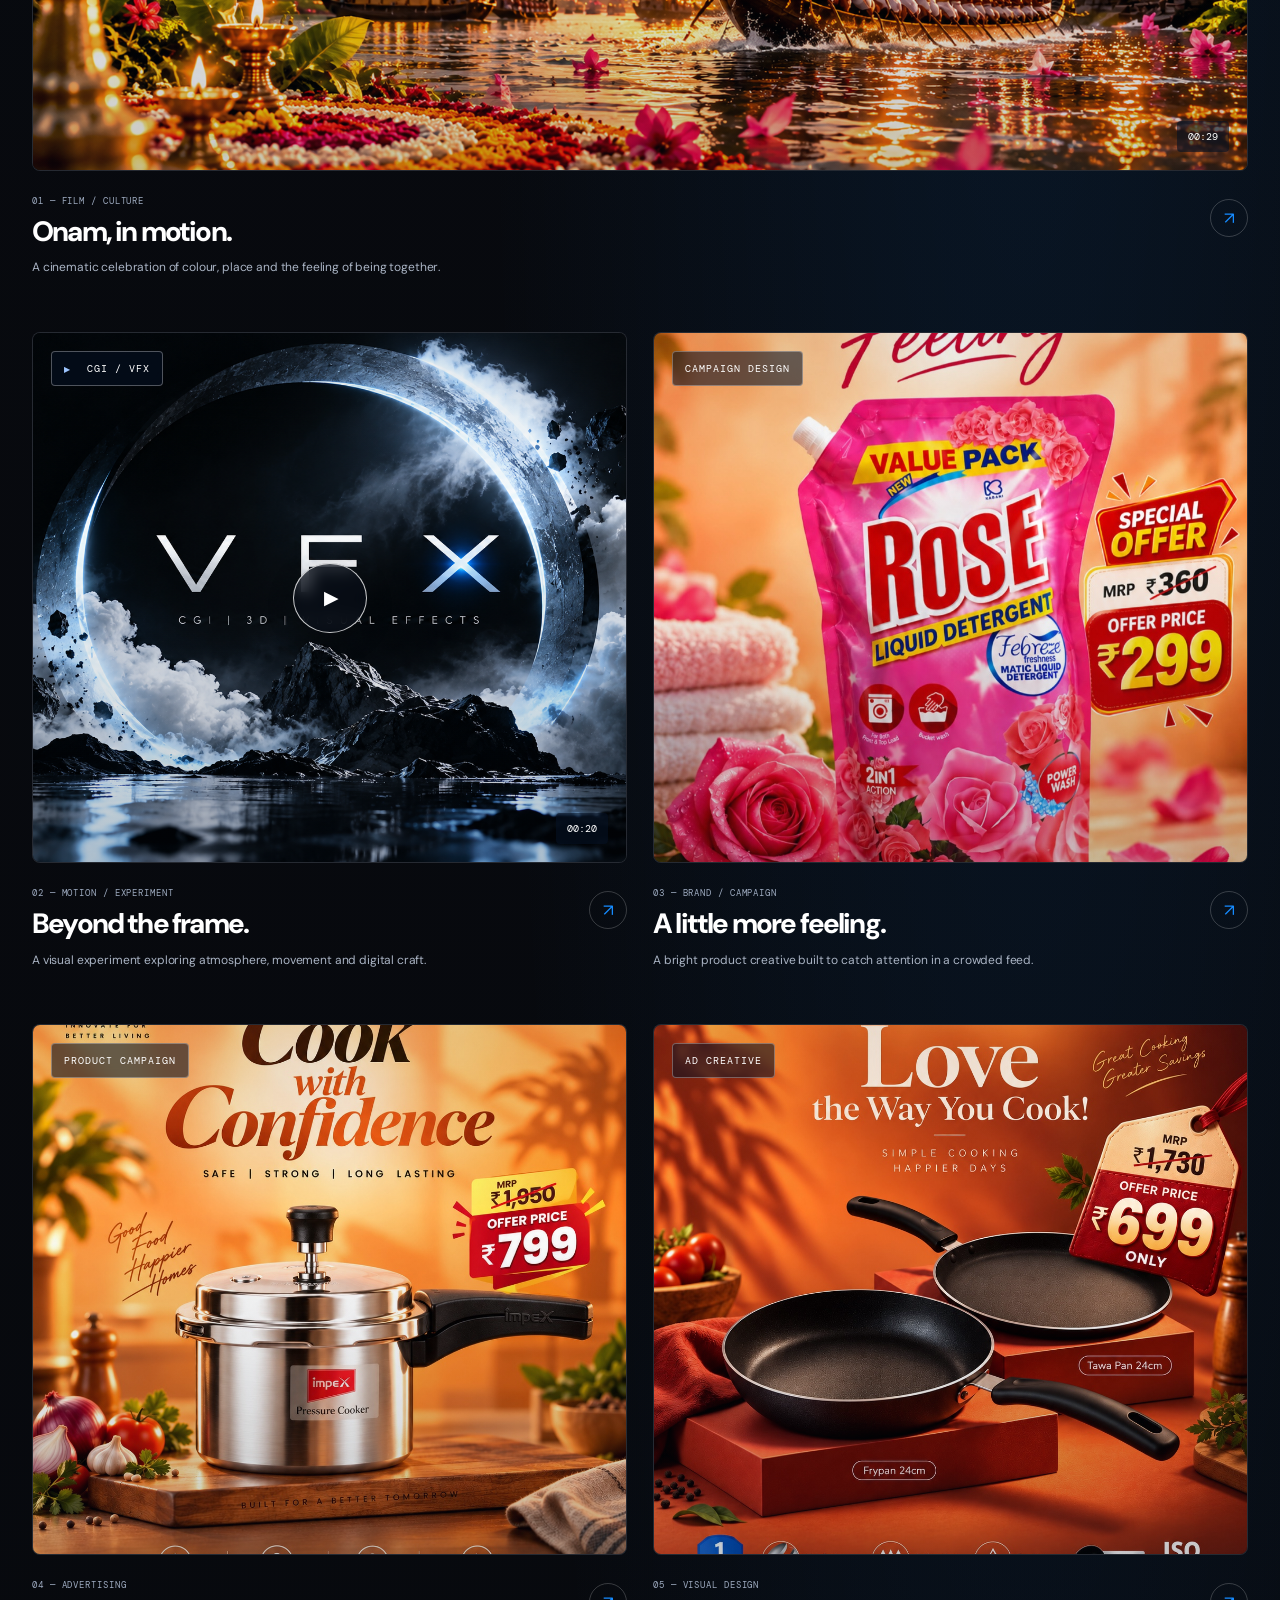
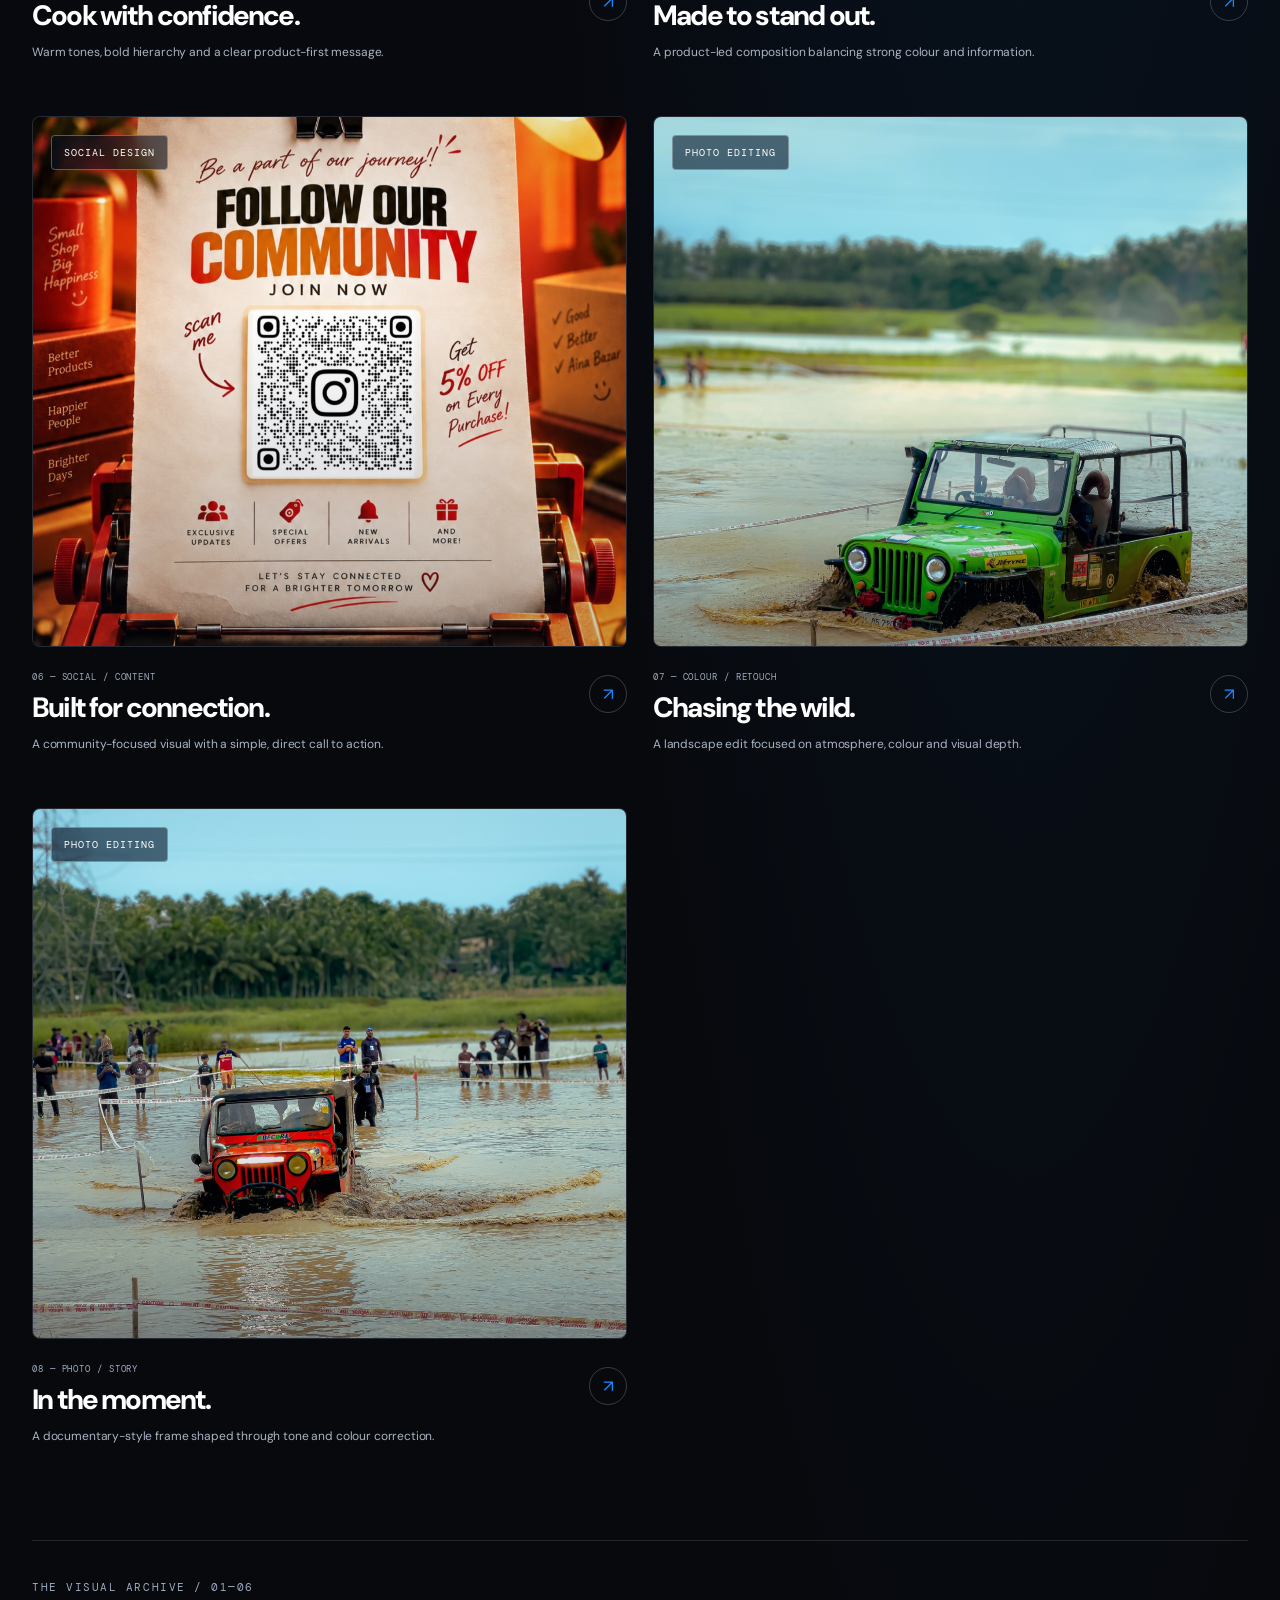
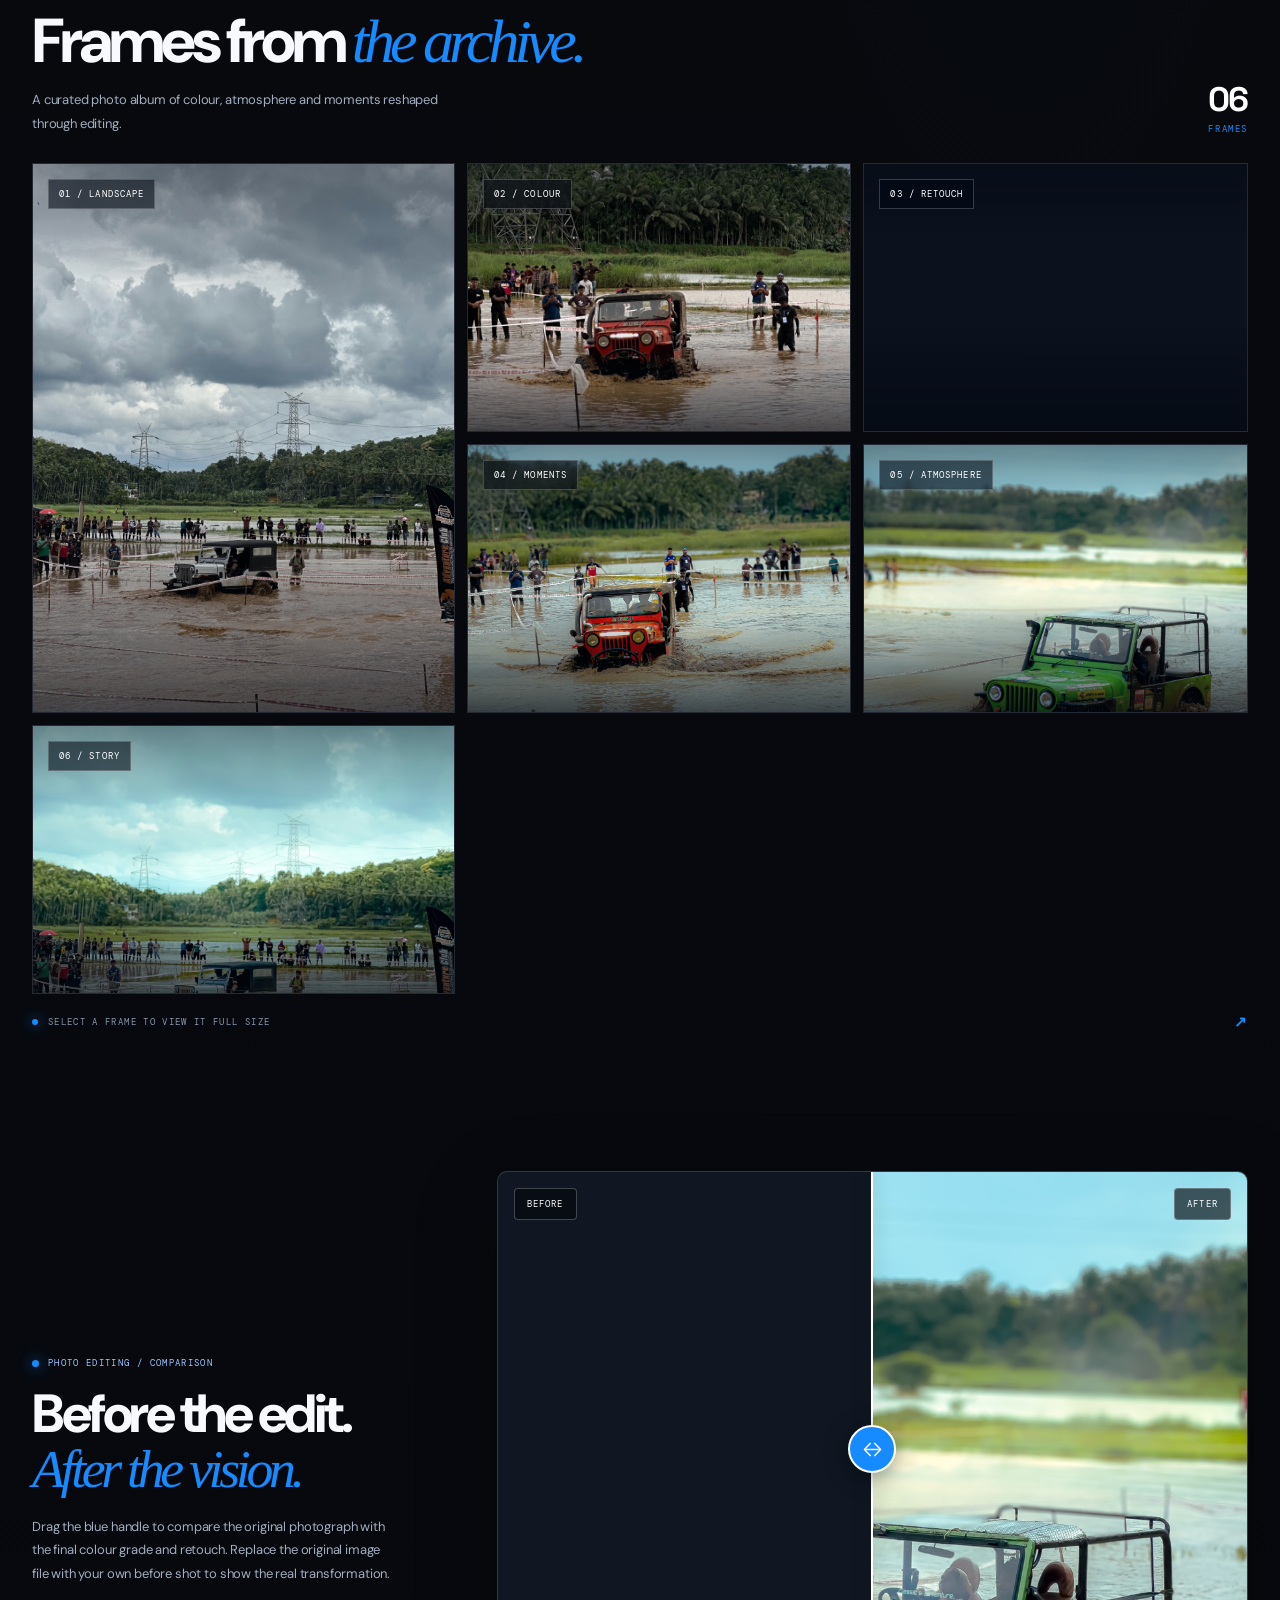
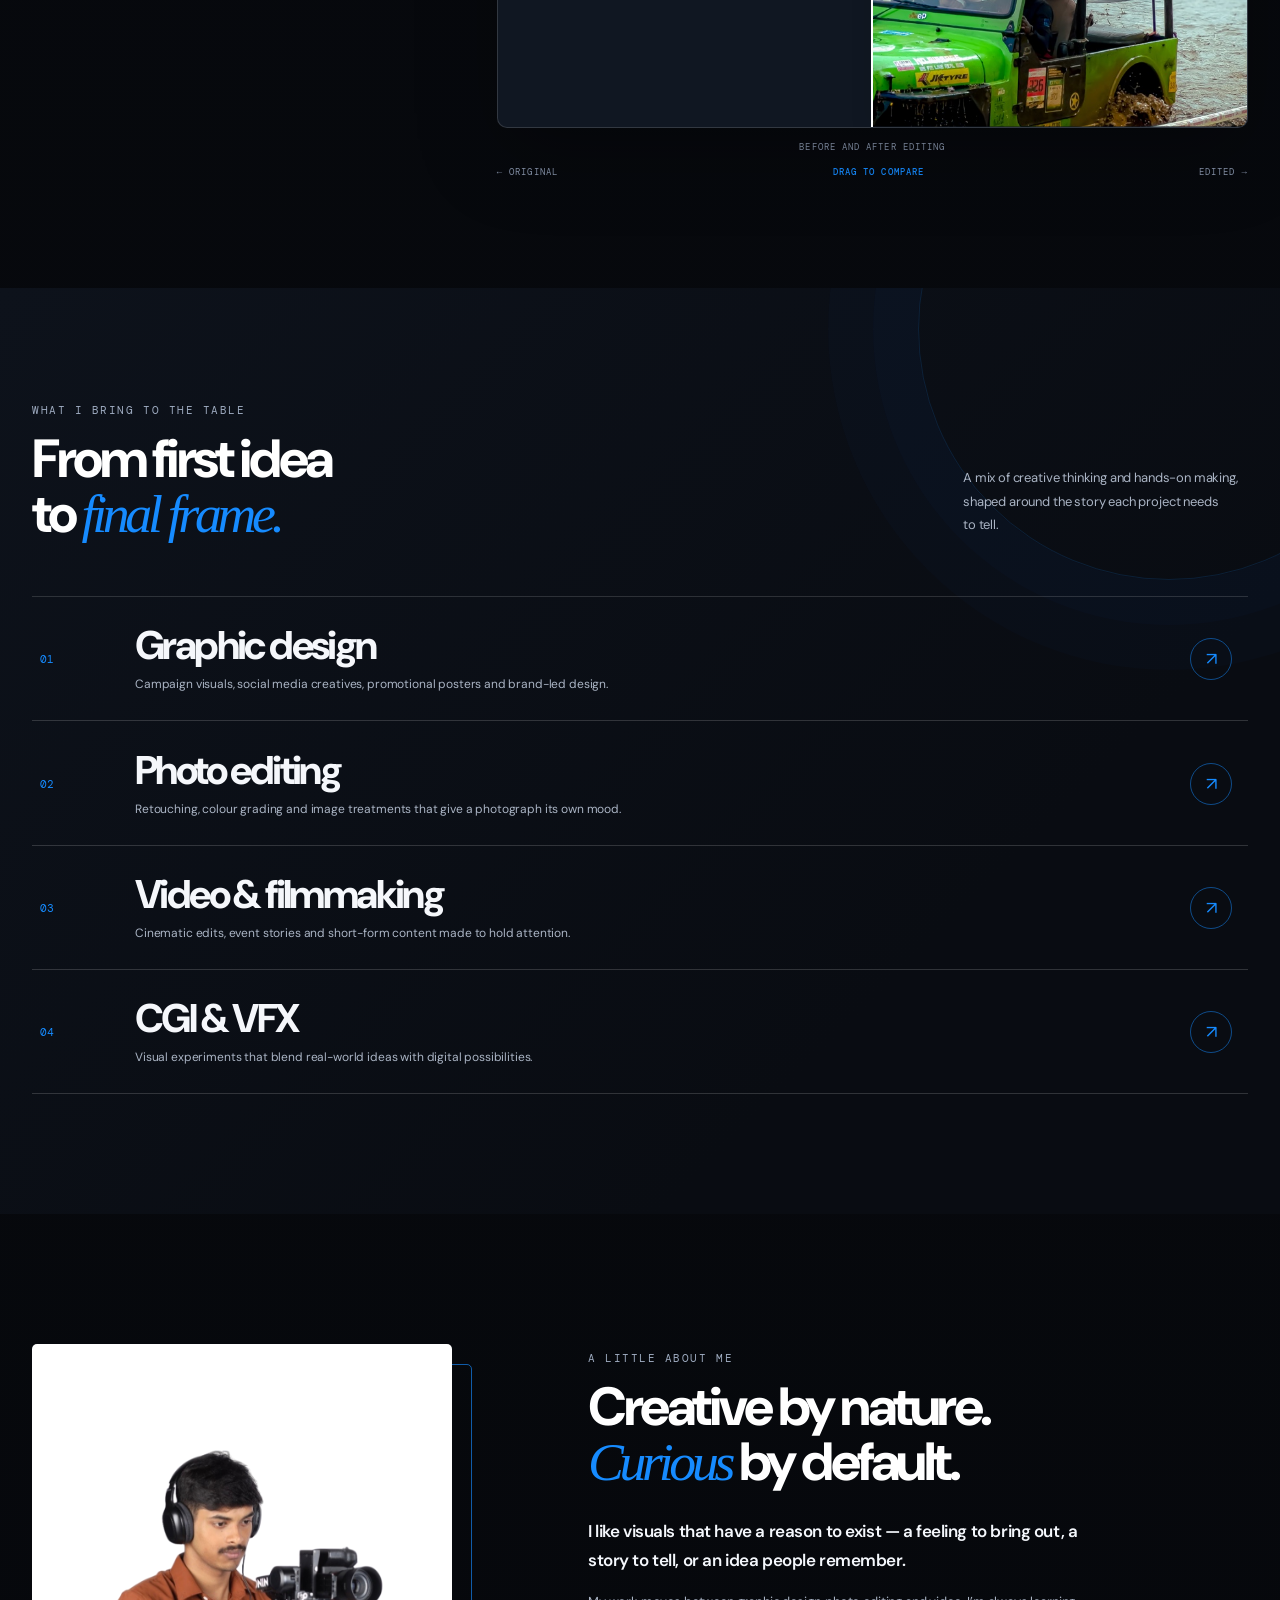
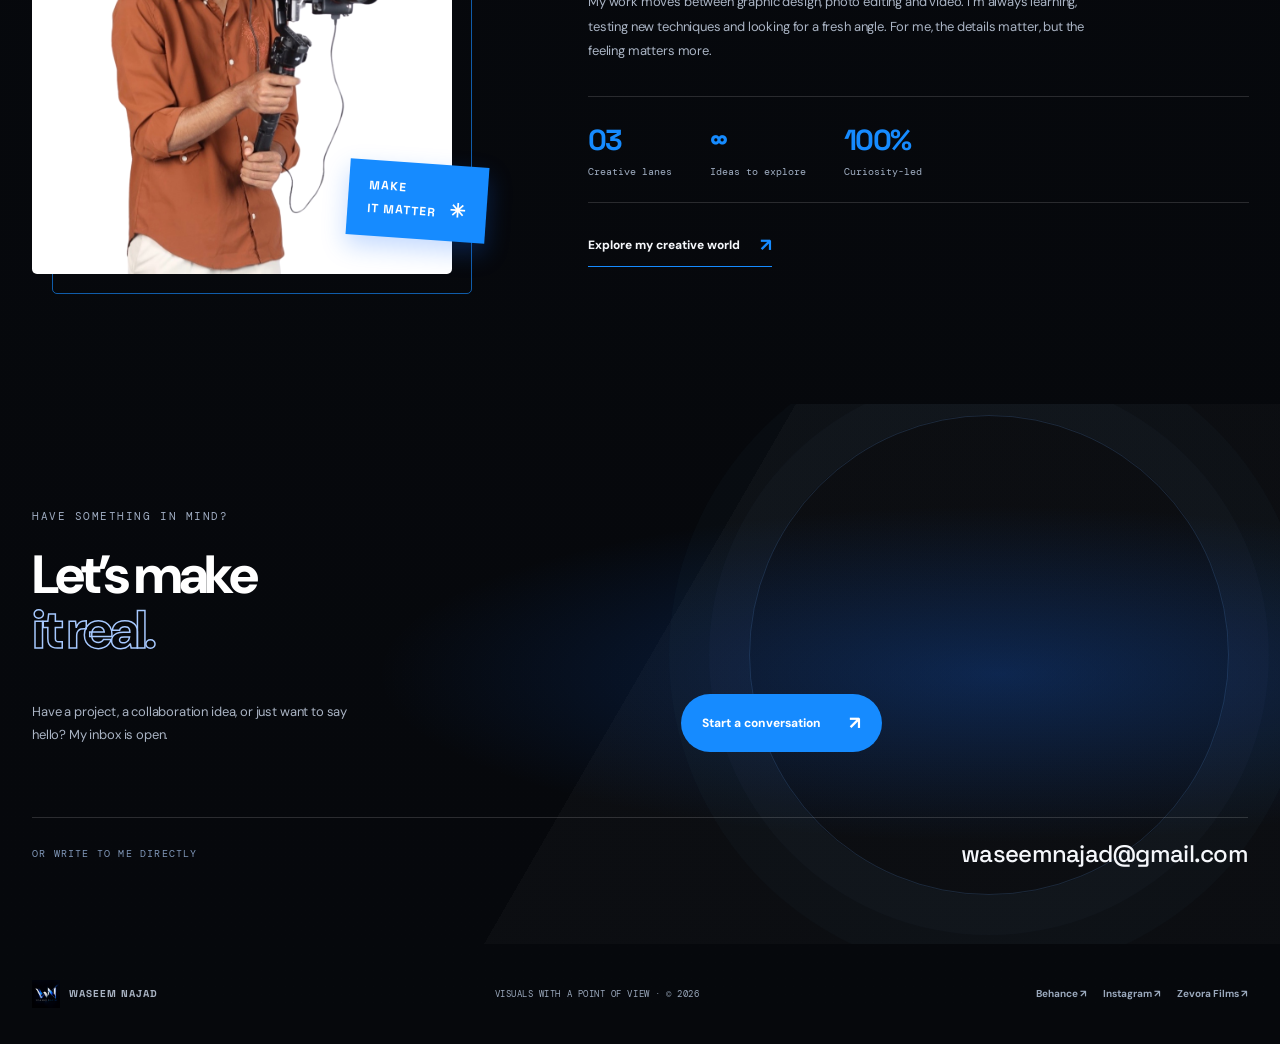
==== commit 7af310fa: "Add files via upload" ====
--- a/index.html
+++ b/index.html
@@ -361,6 +361,26 @@
 .album-footnote span{width:6px;height:6px;border-radius:50%;background:var(--blue);box-shadow:0 0 14px var(--blue)}.album-footnote b{margin-left:auto;color:var(--blue);font-size:15px}
 @media(max-width:680px){.photo-album{margin-top:58px;padding-top:25px}.album-heading{align-items:start}.album-heading h3{font-size:clamp(35px,10vw,48px)}.album-heading p{font-size:12px}.album-counter{font-size:26px}.album-grid{grid-template-columns:repeat(2,minmax(0,1fr));grid-auto-rows:clamp(145px,43vw,230px);gap:8px}.album-tall{grid-row:span 2}.album-index{top:9px;left:9px;font-size:8px;padding:7px}.album-open{opacity:1;transform:none;width:30px;height:30px;right:9px;bottom:9px}}
 @media(prefers-reduced-motion:reduce){.album-item img,.album-open{transition:none}}
+
+/* Before / after photo comparison */
+.before-after-section{padding:20px 0 110px}
+.ba-shell{display:grid;grid-template-columns:.72fr 1.28fr;gap:42px;align-items:center}
+.ba-copy h2{font:800 clamp(42px,5.8vw,72px)/.98 var(--display);letter-spacing:-.075em;margin:0 0 18px;color:#f7f9ff}
+.ba-copy p{color:#a3adbf;font-size:13px;line-height:1.8;max-width:360px}
+.ba-tag{display:inline-flex;align-items:center;gap:9px;font:9px var(--mono);letter-spacing:.15em;color:#9dc5ff;margin-bottom:18px}
+.ba-tag:before{content:"";width:7px;height:7px;border-radius:50%;background:#168bff;box-shadow:0 0 15px #168bff}
+.ba-frame{--split:50%;position:relative;aspect-ratio:1.35/1;overflow:hidden;border:1px solid rgba(255,255,255,.14);border-radius:10px;background:#101722;isolation:isolate;box-shadow:0 25px 80px rgba(0,0,0,.25)}
+.ba-frame img{position:absolute;inset:0;width:100%;height:100%;object-fit:cover;user-select:none;pointer-events:none}
+.ba-after{clip-path:inset(0 0 0 var(--split));}
+.ba-before-label,.ba-after-label{position:absolute;top:16px;z-index:3;padding:9px 12px;border:1px solid rgba(255,255,255,.24);border-radius:4px;background:rgba(5,8,14,.65);backdrop-filter:blur(10px);color:white;font:9px var(--mono);letter-spacing:.13em;pointer-events:none}
+.ba-before-label{left:16px}.ba-after-label{right:16px}
+.ba-divider{position:absolute;z-index:4;top:0;bottom:0;left:var(--split);width:2px;background:#fff;transform:translateX(-50%);pointer-events:none;box-shadow:0 0 18px rgba(0,0,0,.45)}
+.ba-handle{position:absolute;z-index:5;left:var(--split);top:50%;transform:translate(-50%,-50%);width:48px;height:48px;border:2px solid white;border-radius:50%;background:#168bff;color:white;display:grid;place-items:center;font-size:19px;box-shadow:0 5px 24px #0006;pointer-events:none}
+.ba-range{position:absolute;z-index:6;inset:0;width:100%;height:100%;margin:0;opacity:0;cursor:ew-resize;touch-action:pan-y}
+.ba-help{display:flex;justify-content:space-between;gap:16px;margin-top:13px;color:#8996ad;font:9px var(--mono);letter-spacing:.12em}
+.ba-help strong{color:#168bff;font-weight:500}
+@media(max-width:760px){.before-after-section{padding:0 0 75px}.ba-shell{grid-template-columns:1fr;gap:24px}.ba-copy h2{font-size:clamp(42px,11vw,60px)}.ba-frame{aspect-ratio:1/1}.ba-before-label,.ba-after-label{top:10px;padding:8px;font-size:8px}.ba-before-label{left:10px}.ba-after-label{right:10px}.ba-handle{width:42px;height:42px}}
+
 </style>
 
 
@@ -612,6 +632,28 @@
       </div>
     </section>
 
+
+    <section class="before-after-section section-wrap" id="before-after" aria-labelledby="ba-title">
+      <div class="ba-shell reveal">
+        <div class="ba-copy">
+          <span class="ba-tag">PHOTO EDITING / COMPARISON</span>
+          <h2 id="ba-title">Before the edit.<br><span class="serif-word">After the vision.</span></h2>
+          <p>Drag the blue handle to compare the original photograph with the final colour grade and retouch. Replace the original image file with your own before shot to show the real transformation.</p>
+        </div>
+        <div>
+          <div class="ba-frame" id="baFrame" style="--split:50%" aria-label="Interactive before and after photo comparison">
+            <img class="ba-before" src="assets/photo-before-01.jpeg" alt="Original photograph before editing" loading="lazy" onerror="this.style.display='none';document.getElementById('baMissing').hidden=false">
+            <img class="ba-after" src="assets/photo-edit-05.jpeg" alt="Final edited photograph after colour grading" loading="lazy">
+            <span class="ba-before-label">BEFORE</span><span class="ba-after-label">AFTER</span>
+            <span class="ba-divider"></span><span class="ba-handle" aria-hidden="true">↔</span>
+            <input class="ba-range" id="baRange" type="range" min="0" max="100" value="50" aria-label="Reveal before or after image">
+          </div>
+          <p id="baMissing" class="ba-help" hidden><strong></strong>BEFORE AND AFTER EDITING<span></span></p>
+          <div class="ba-help"><span>← ORIGINAL</span><strong>DRAG TO COMPARE</strong><span>EDITED →</span></div>
+        </div>
+      </div>
+    </section>
+
     <section class="services-section" id="services">
       <div class="section-wrap services-inner">
         <div class="section-heading reveal"><div><p class="eyebrow">WHAT I BRING TO THE TABLE</p><h2>From first idea<br>to <span class="serif-word">final frame.</span></h2></div><p class="section-intro">A mix of creative thinking and hands-on making, shaped around the story each project needs to tell.</p></div>
@@ -939,6 +981,16 @@
     parent.addEventListener('pointerleave', () => { img.style.transform = ''; });
   });
 })();
+
+/* Accessible pointer/touch before-after slider */
+(() => {
+  const frame = document.getElementById('baFrame');
+  const range = document.getElementById('baRange');
+  if (!frame || !range) return;
+  const update = () => frame.style.setProperty('--split', `${range.value}%`);
+  range.addEventListener('input', update);
+  update();
+})();
 </script>
 
 
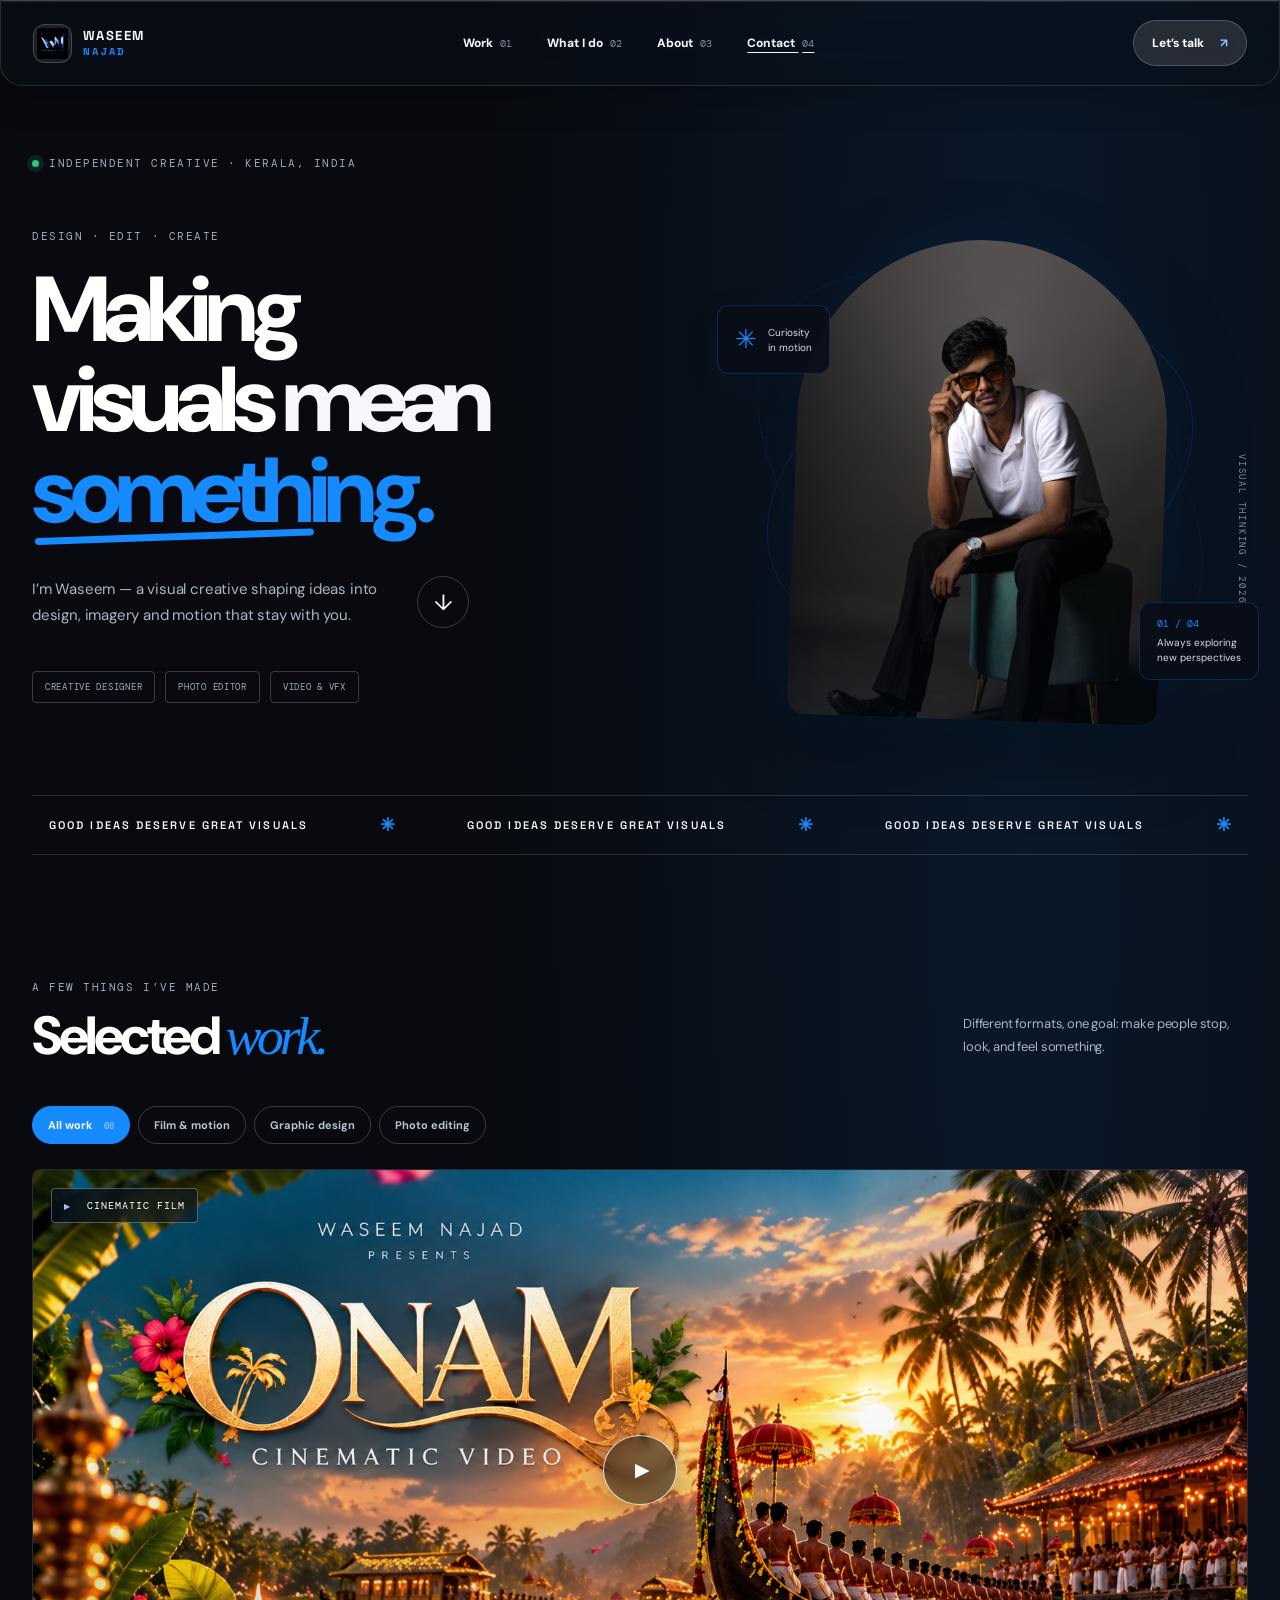
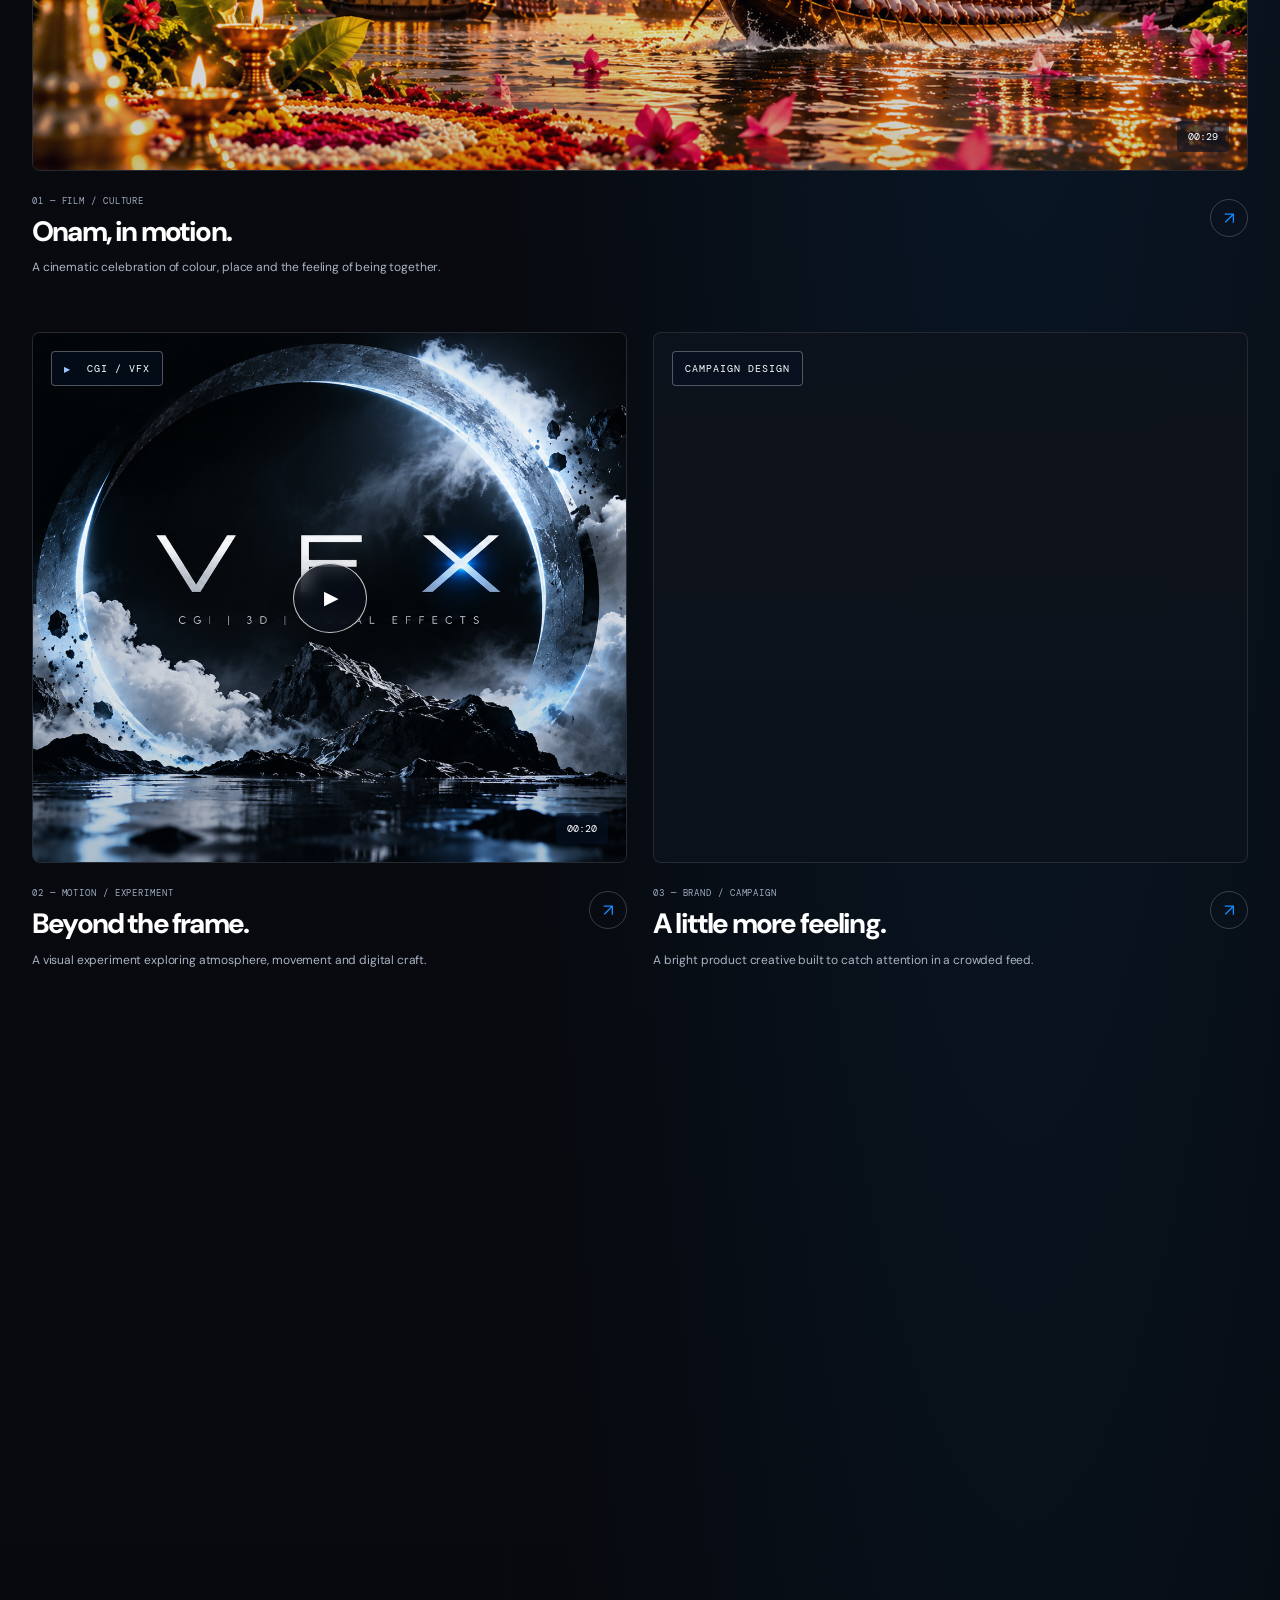
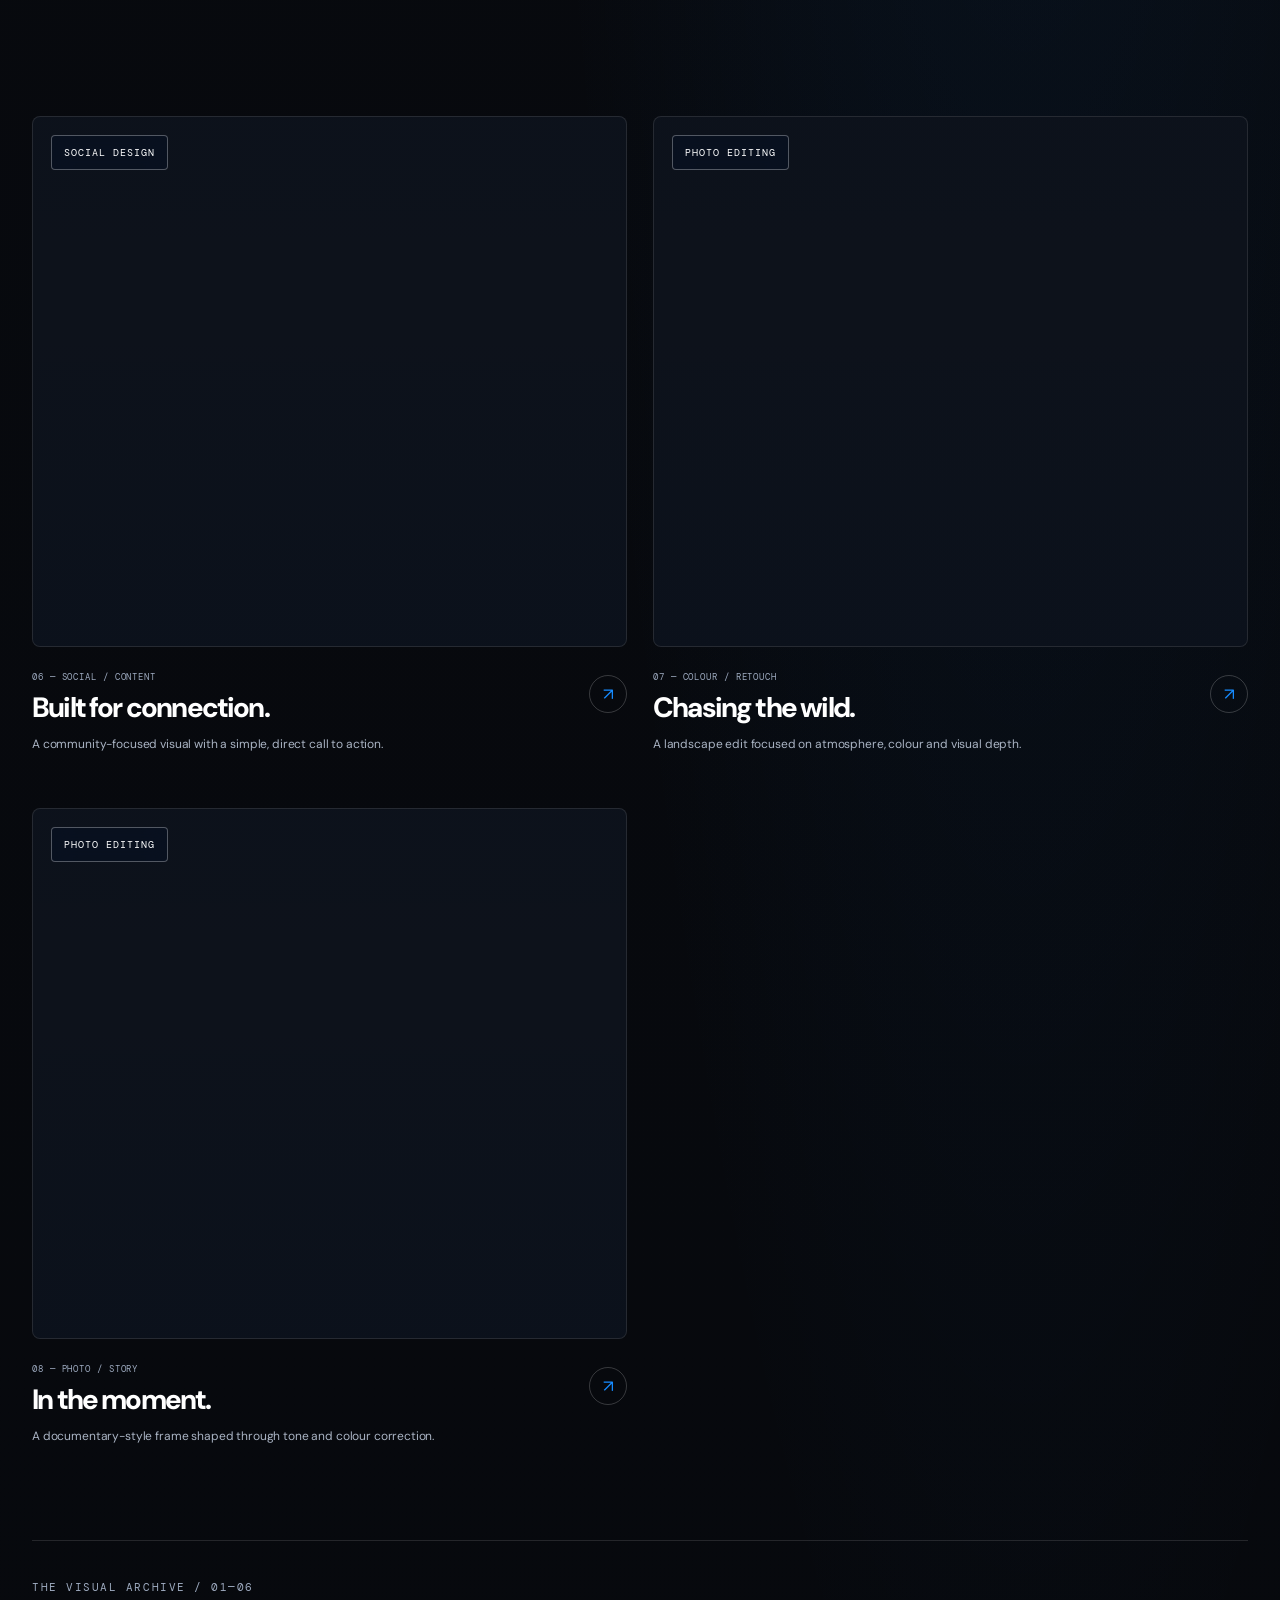
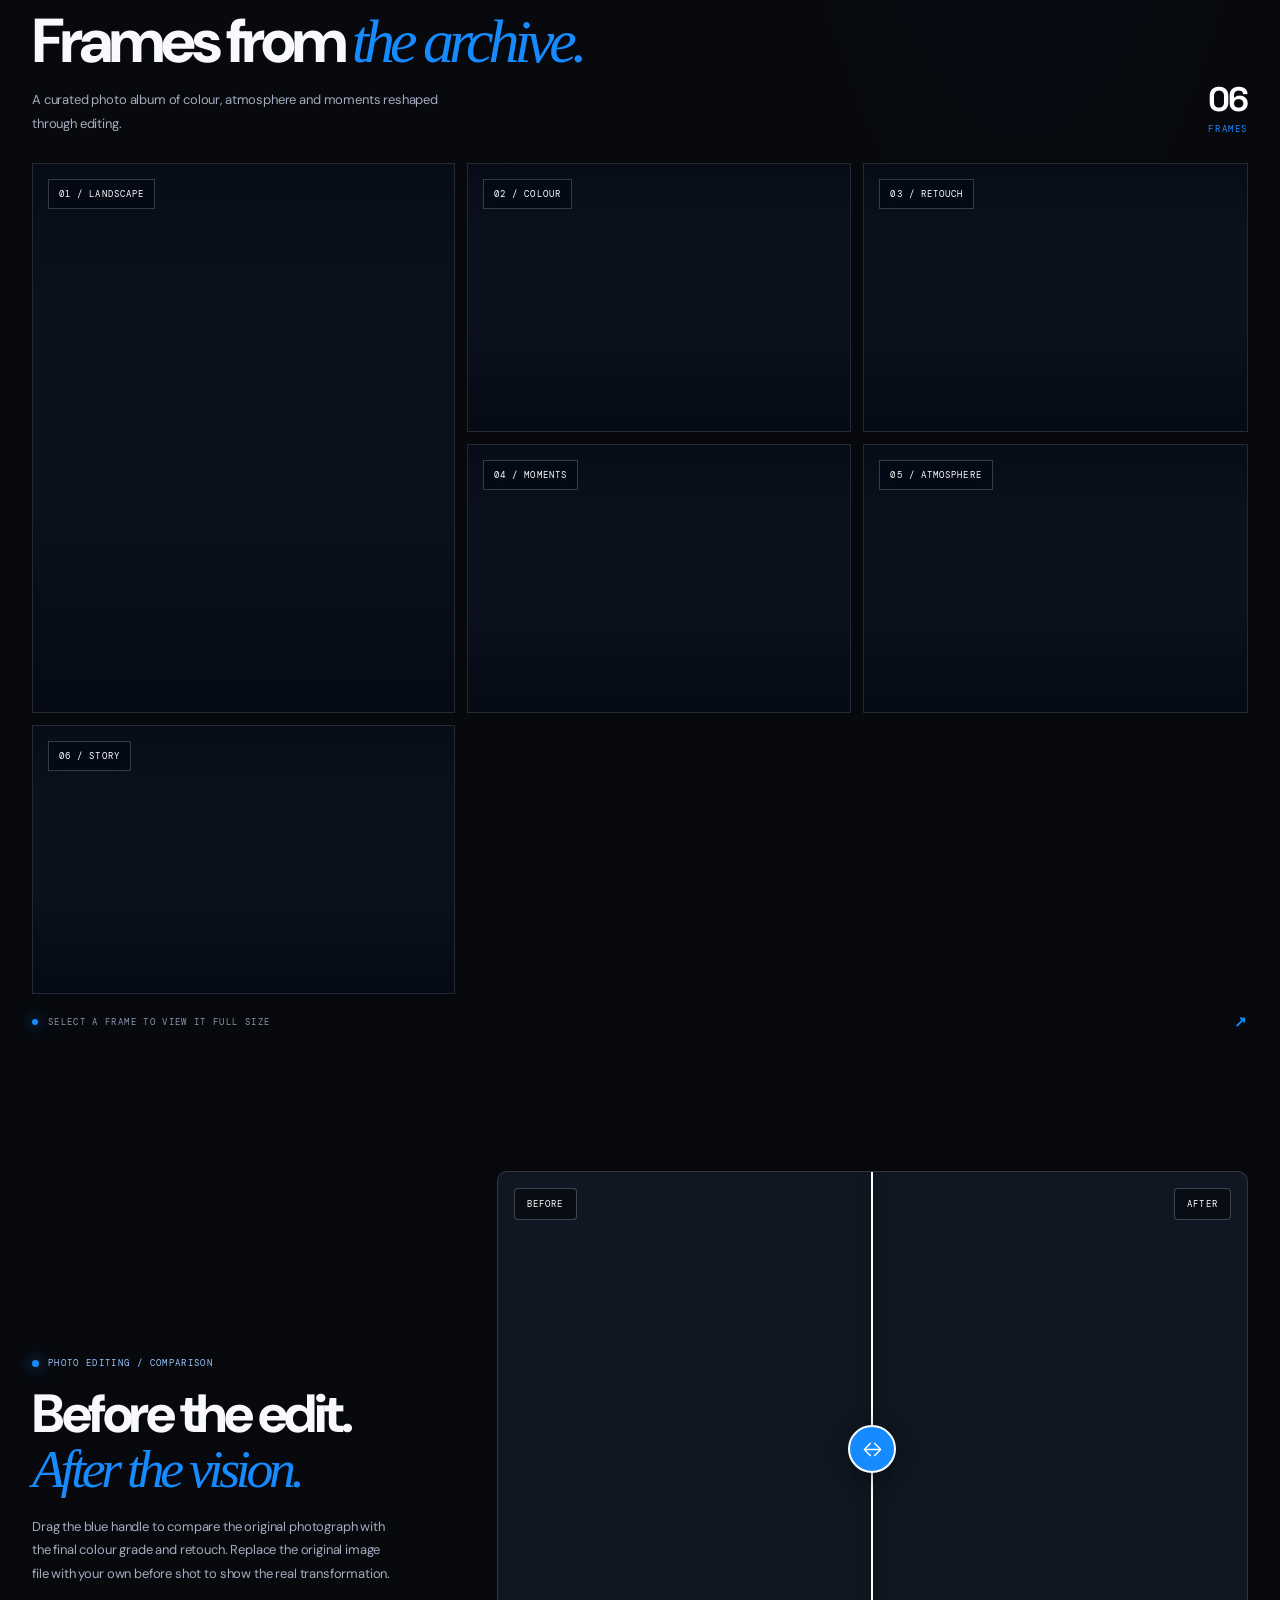
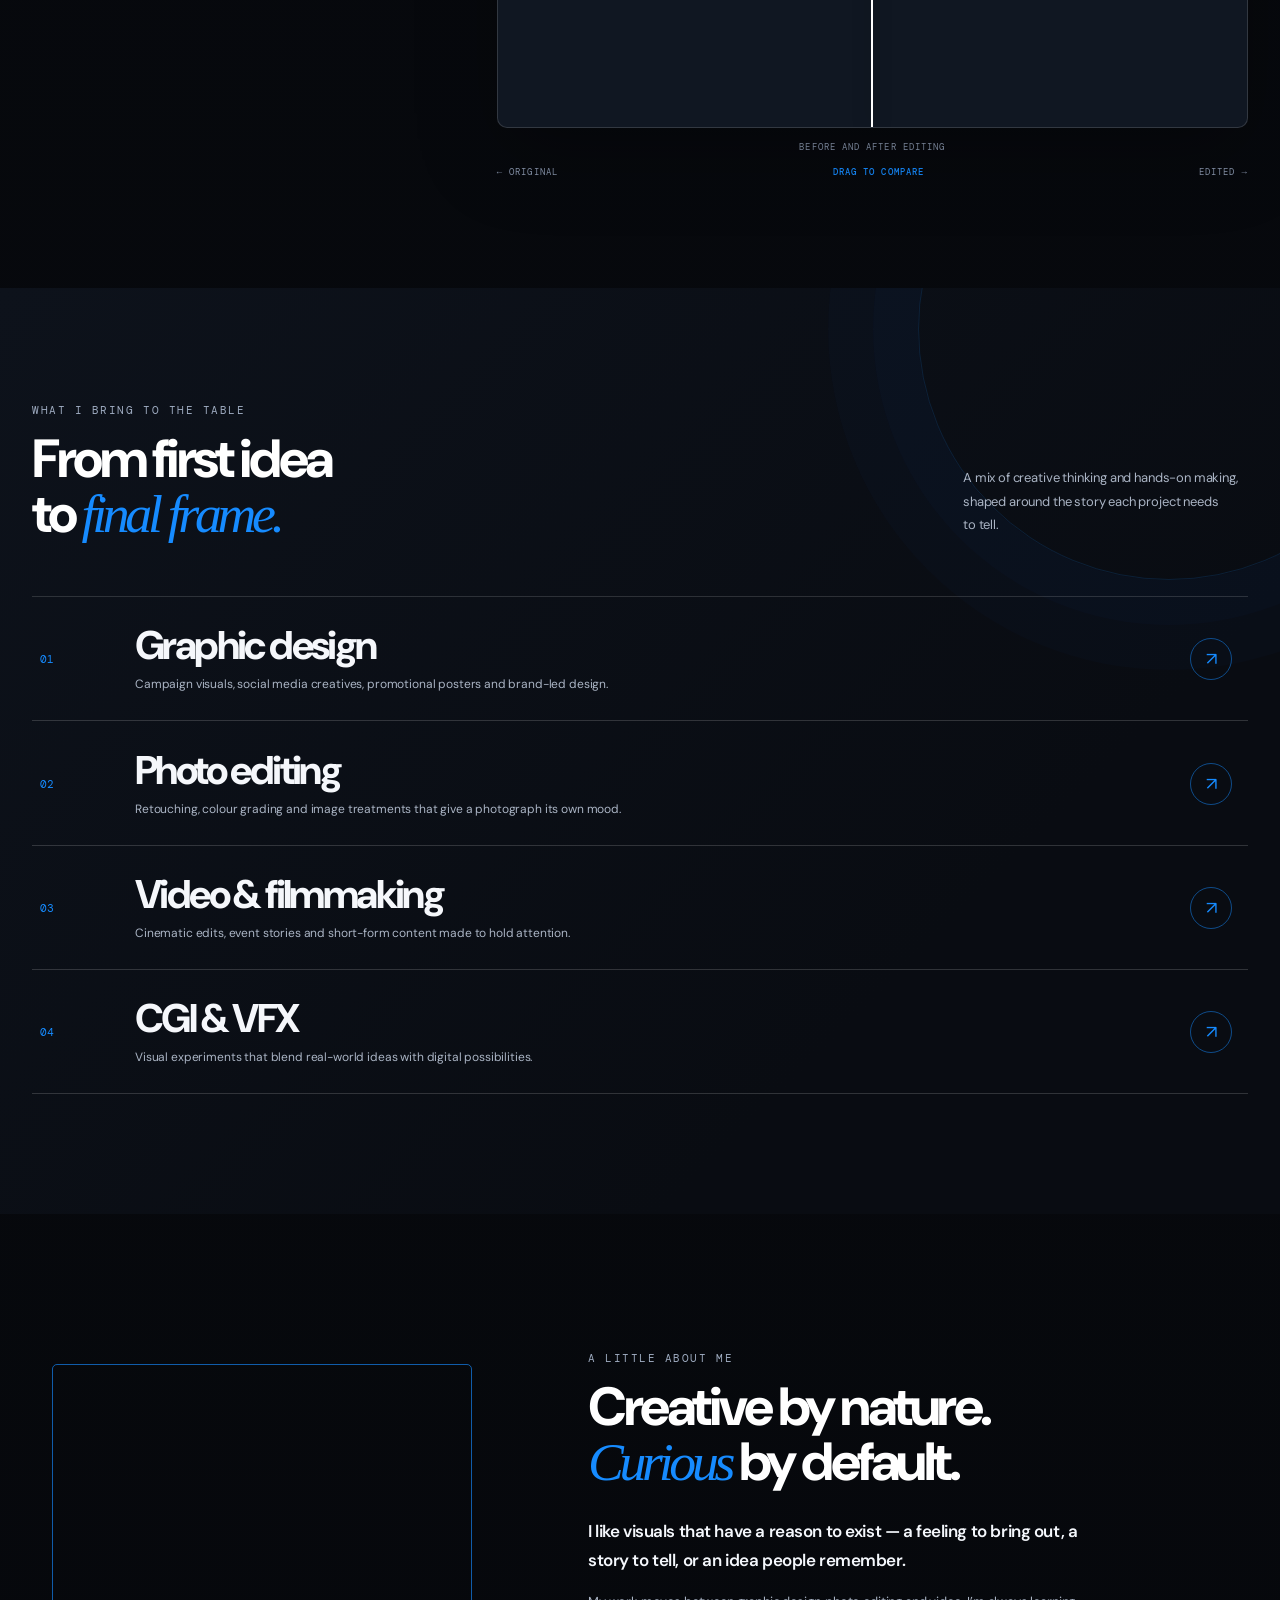
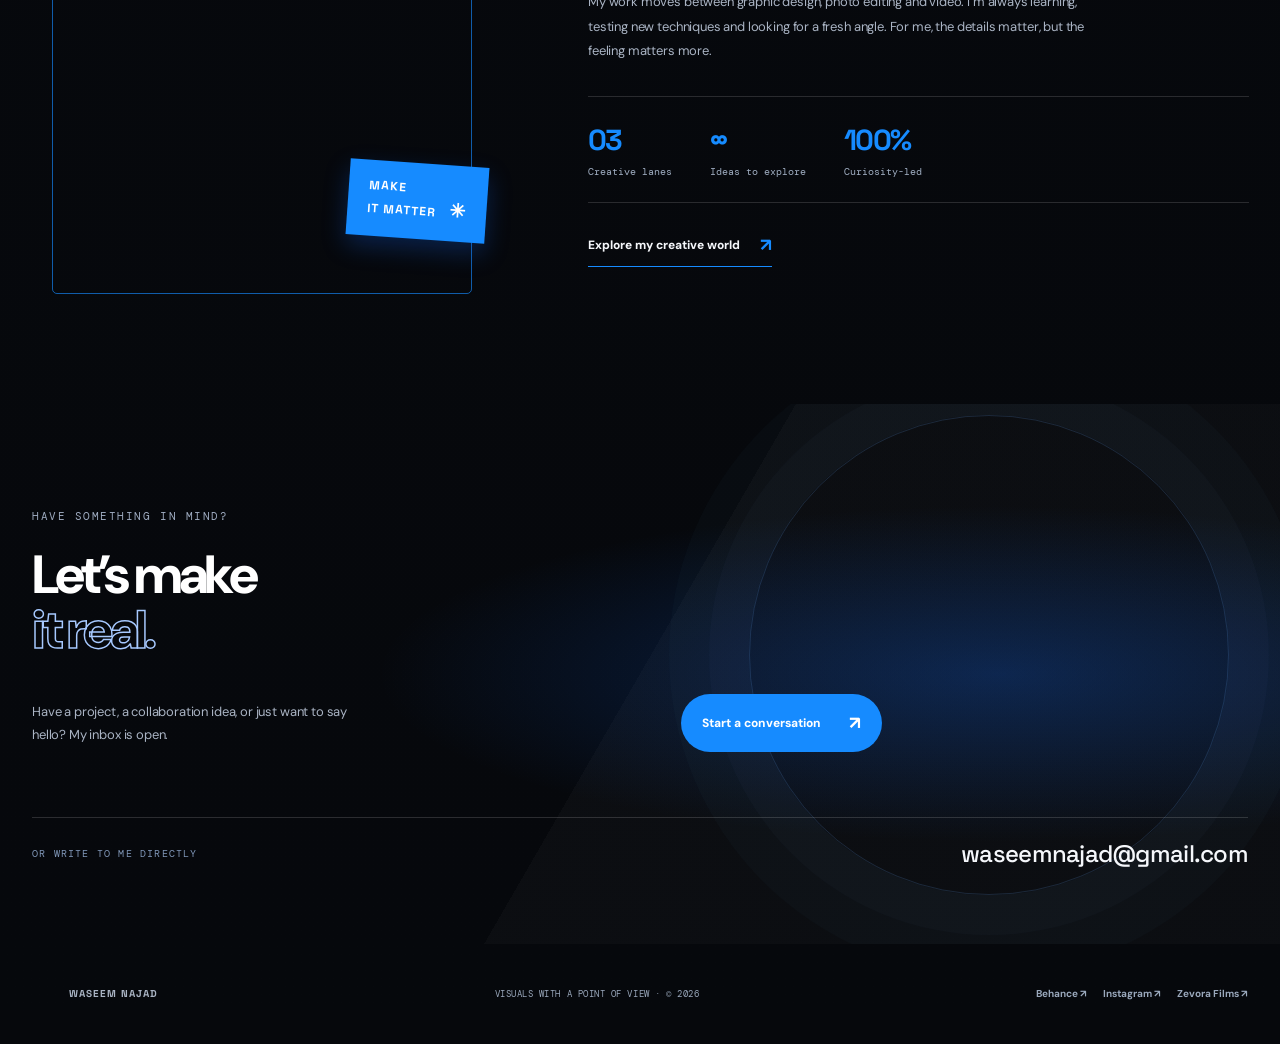
==== commit f7f13616: "Rename WazeeeOg_optimized.html to index.html" ====
--- a/index.html
+++ b/index.html
@@ -23,7 +23,7 @@
   <link rel="icon" type="image/png" href="assets/logo.png">
   <link rel="preconnect" href="https://fonts.googleapis.com">
   <link rel="preconnect" href="https://fonts.gstatic.com" crossorigin>
-  <link href="https://fonts.googleapis.com/css2?family=DM+Mono:wght@400;500&family=Manrope:wght@400;500;600;700;800&family=Space+Grotesk:wght@400;500;600;700&display=swap" rel="stylesheet">
+  <link href="https://fonts.googleapis.com/css2?family=DM+Mono:wght@400;500&family=DM+Sans:wght@400;500;600;700;800;900&family=Manrope:wght@400;500;600;700;800&family=Space+Grotesk:wght@400;500;600;700&display=swap" rel="stylesheet">
   <script type="application/ld+json">
   {
     "@context":"https://schema.org",
@@ -302,7 +302,7 @@
 
 <style id="reference-typography">
 /* Reference-inspired typography: clean, editorial, white + electric blue */
-@import url('https://fonts.googleapis.com/css2?family=DM+Sans:wght@400;500;600;700;800;900&display=swap');
+/* DM Sans is loaded with the primary font stylesheet above. */
 :root { --blue: #3985ff; --electric-blue: #3985ff; }
 html, body { font-family: 'DM Sans', Inter, Arial, sans-serif !important; }
 h1, h2, h3, .hero-title, .section-title {
@@ -516,6 +516,21 @@
 .reveal.is-visible { opacity: 1 !important; transform: translateY(0) !important; }
 </style>
 
+
+<style id="performance-optimizations">
+/* Performance: avoid fixed texture repaints and keep images off the critical path. */
+body::after { display: none !important; }
+img { content-visibility: auto; }
+.hero-image-frame img { content-visibility: visible; }
+@media (max-width: 680px) {
+  .orbit-two, .note-star, .contact-orb { animation: none !important; }
+  .project-media img, .album-item img { transition-duration: .25s; }
+}
+@media (prefers-reduced-motion: reduce) {
+  .ticker-track, .orbit-two, .note-star, .contact-orb { animation: none !important; }
+}
+</style>
+
 </head>
 <body>
   <div class="scroll-progress" aria-hidden="true"></div>
@@ -550,7 +565,7 @@
         </div>
         <div class="hero-visual reveal">
           <div class="orbit orbit-one"></div><div class="orbit orbit-two"></div>
-          <div class="hero-image-frame"><img src="assets/profile.jpeg" alt="Portrait of Waseem Najad" fetchpriority="high"></div>
+          <div class="hero-image-frame"><img src="assets/profile.jpeg" alt="Portrait of Waseem Najad" fetchpriority="high" decoding="async"></div>
           <div class="floating-note note-top"><span class="note-star">✳</span><span>Curiosity<br>in motion</span></div>
           <div class="floating-note note-bottom"><span class="note-number">01 / 04</span><span>Always exploring<br>new perspectives</span></div>
           <span class="hero-vertical">VISUAL THINKING / 2026</span>
@@ -951,37 +966,7 @@
 
 
 
-/* Extra micro-interactions: pointer glow and subtle image parallax on desktop */
-(() => {
-  const reduceMotion = window.matchMedia('(prefers-reduced-motion: reduce)').matches;
-  const finePointer = window.matchMedia('(pointer: fine)').matches;
-  if (reduceMotion || !finePointer) return;
-
-  let pointerX = -1000, pointerY = -1000, raf = 0;
-  document.addEventListener('pointermove', event => {
-    pointerX = event.clientX;
-    pointerY = event.clientY;
-    if (raf) return;
-    raf = requestAnimationFrame(() => {
-      document.documentElement.style.setProperty('--pointer-x', `${pointerX}px`);
-      document.documentElement.style.setProperty('--pointer-y', `${pointerY}px`);
-      raf = 0;
-    });
-  }, { passive: true });
-
-  document.querySelectorAll('.project-visual img, .project-image img, .gallery-item img').forEach(img => {
-    const parent = img.closest('.project-visual, .project-image, .gallery-item');
-    if (!parent) return;
-    parent.addEventListener('pointermove', e => {
-      const r = parent.getBoundingClientRect();
-      const x = ((e.clientX - r.left) / r.width - .5) * 3;
-      const y = ((e.clientY - r.top) / r.height - .5) * 3;
-      img.style.transform = `scale(1.055) translate(${x}px, ${y}px)`;
-    });
-    parent.addEventListener('pointerleave', () => { img.style.transform = ''; });
-  });
-})();
-
+/* Removed non-essential pointer/parallax effects to reduce main-thread work. */
 /* Accessible pointer/touch before-after slider */
 (() => {
   const frame = document.getElementById('baFrame');
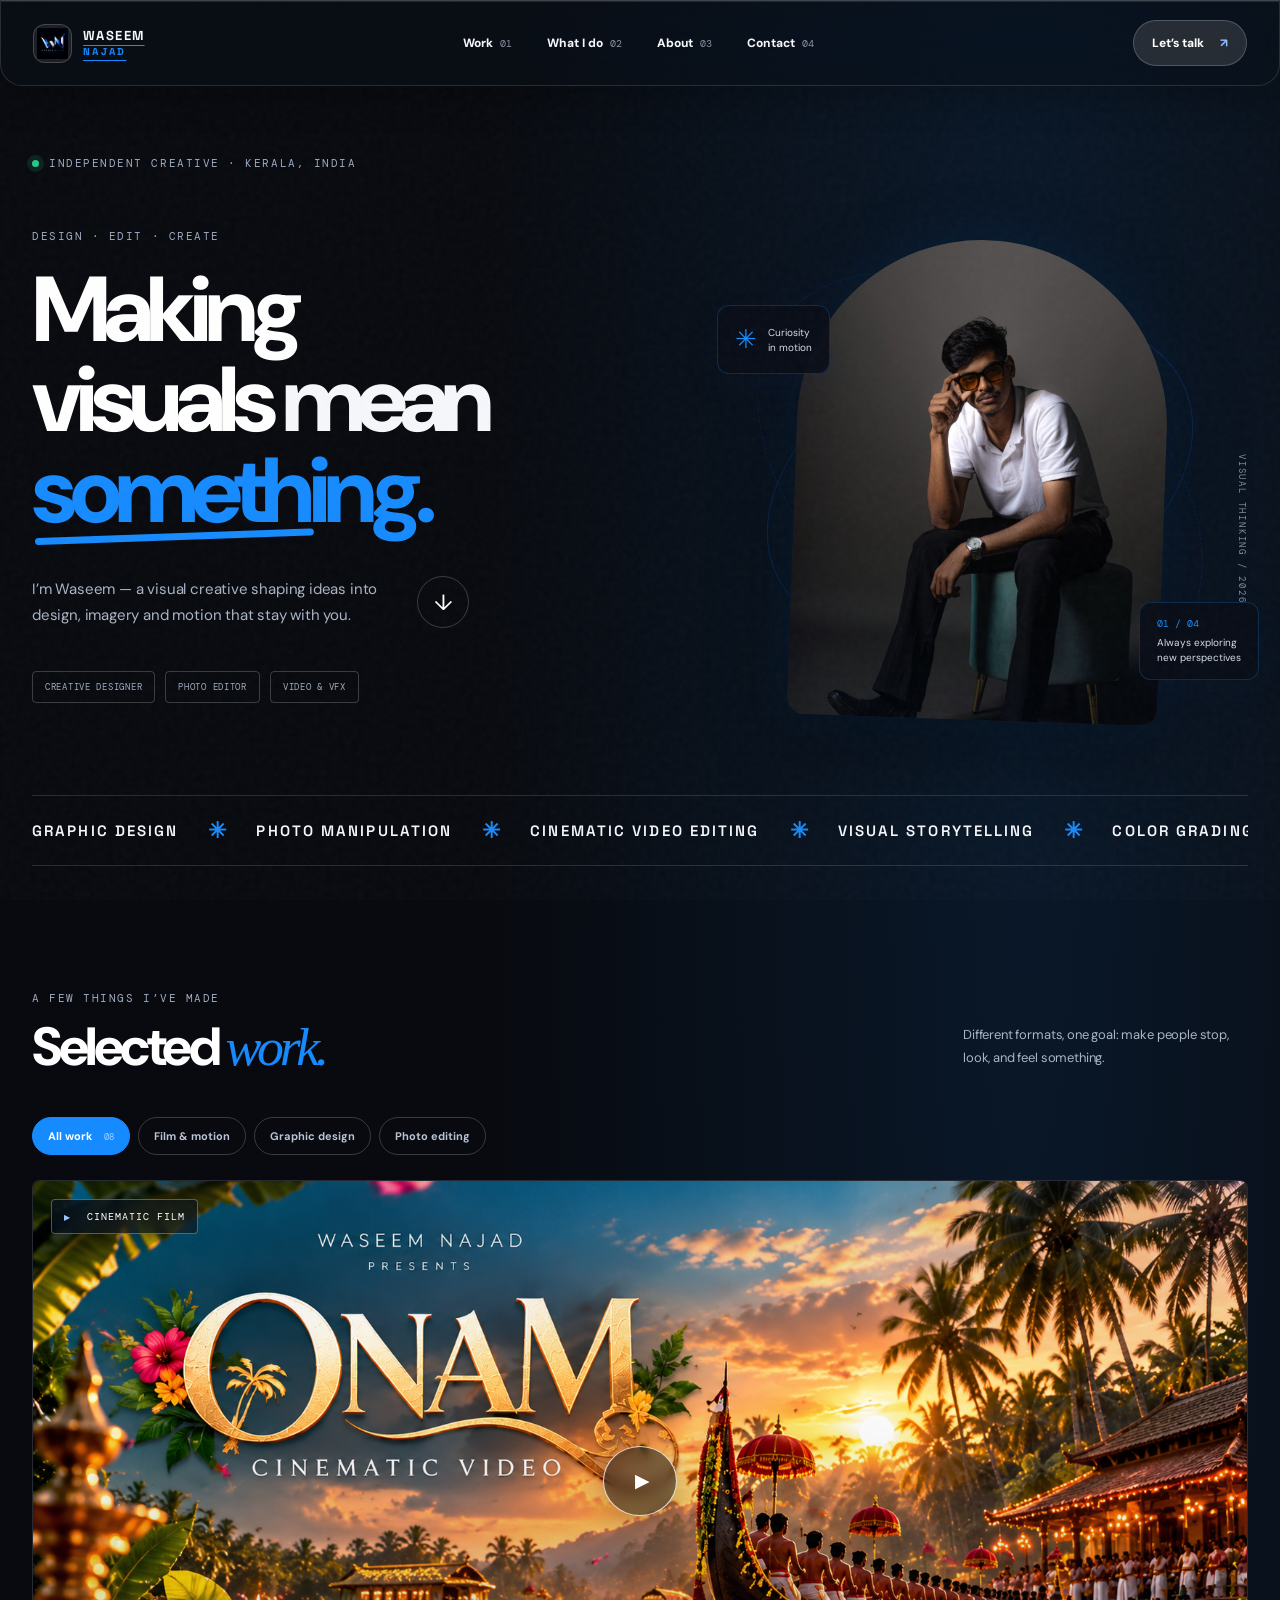
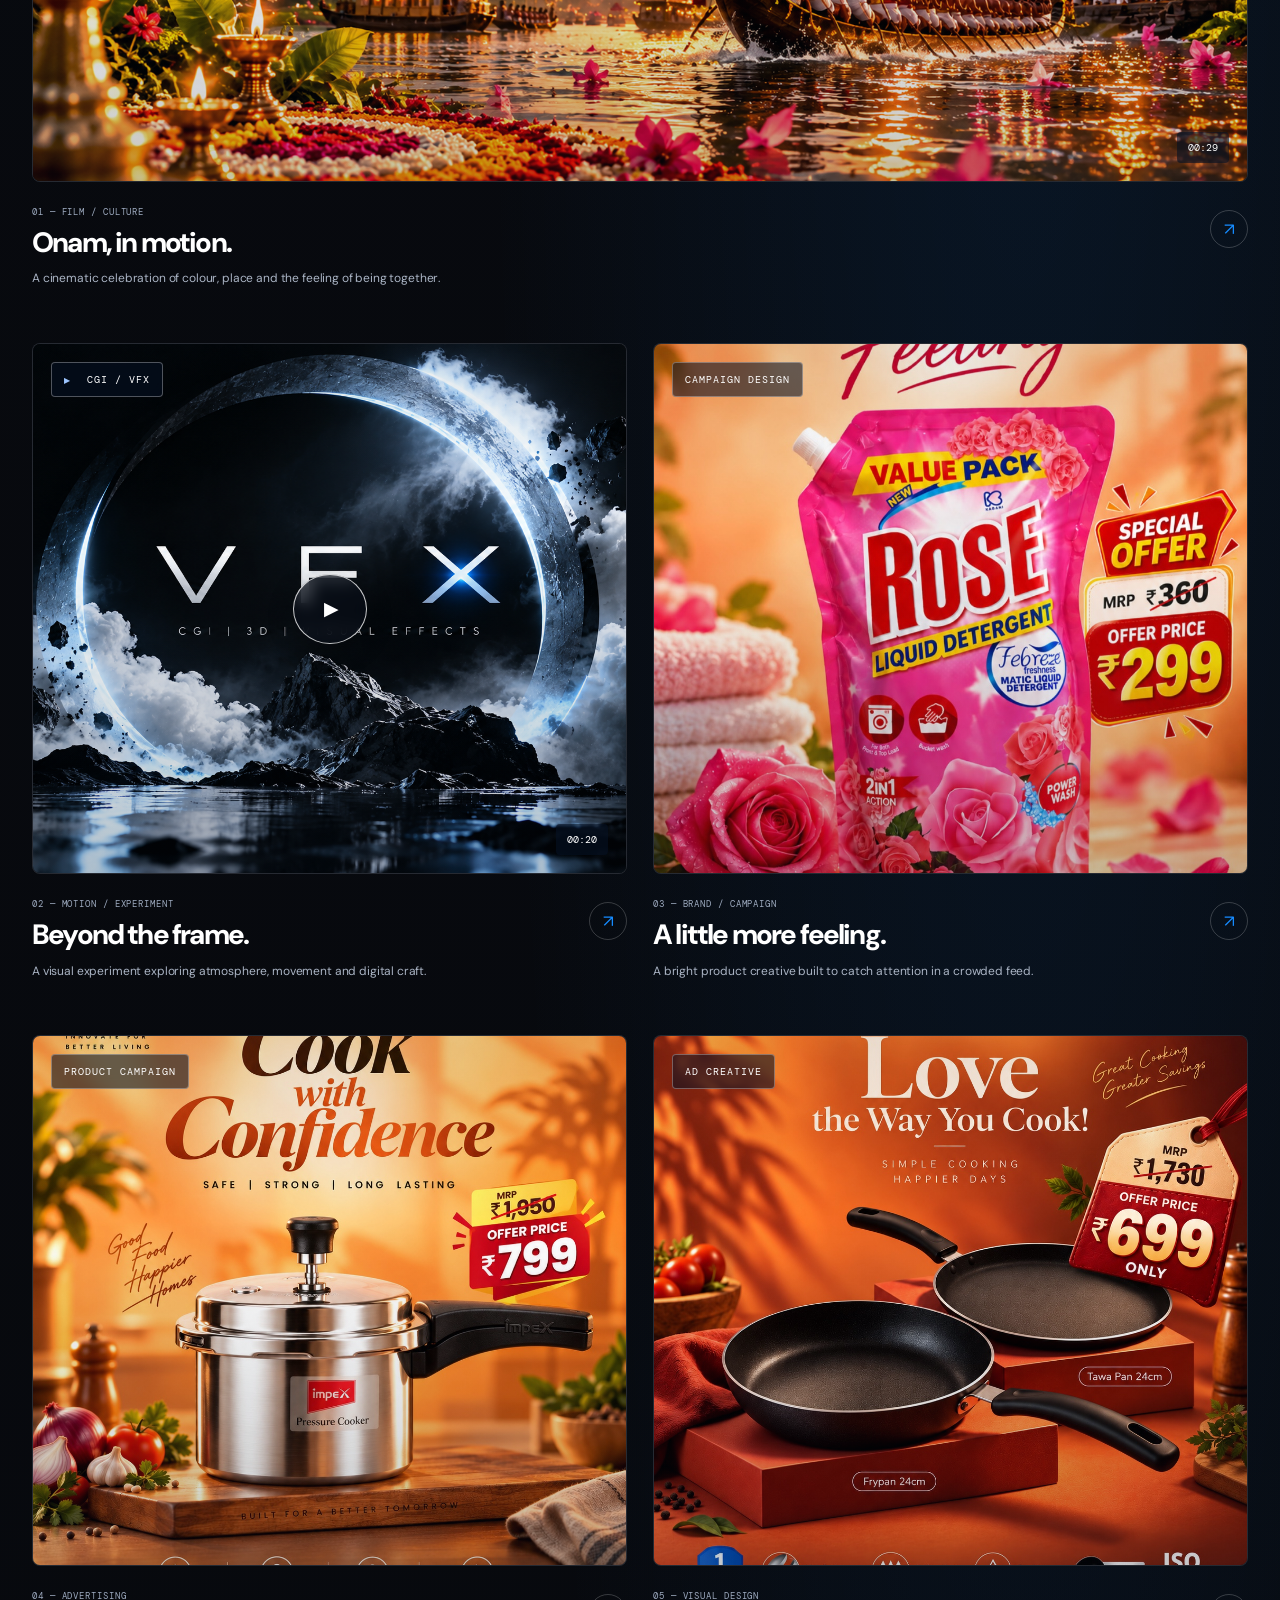
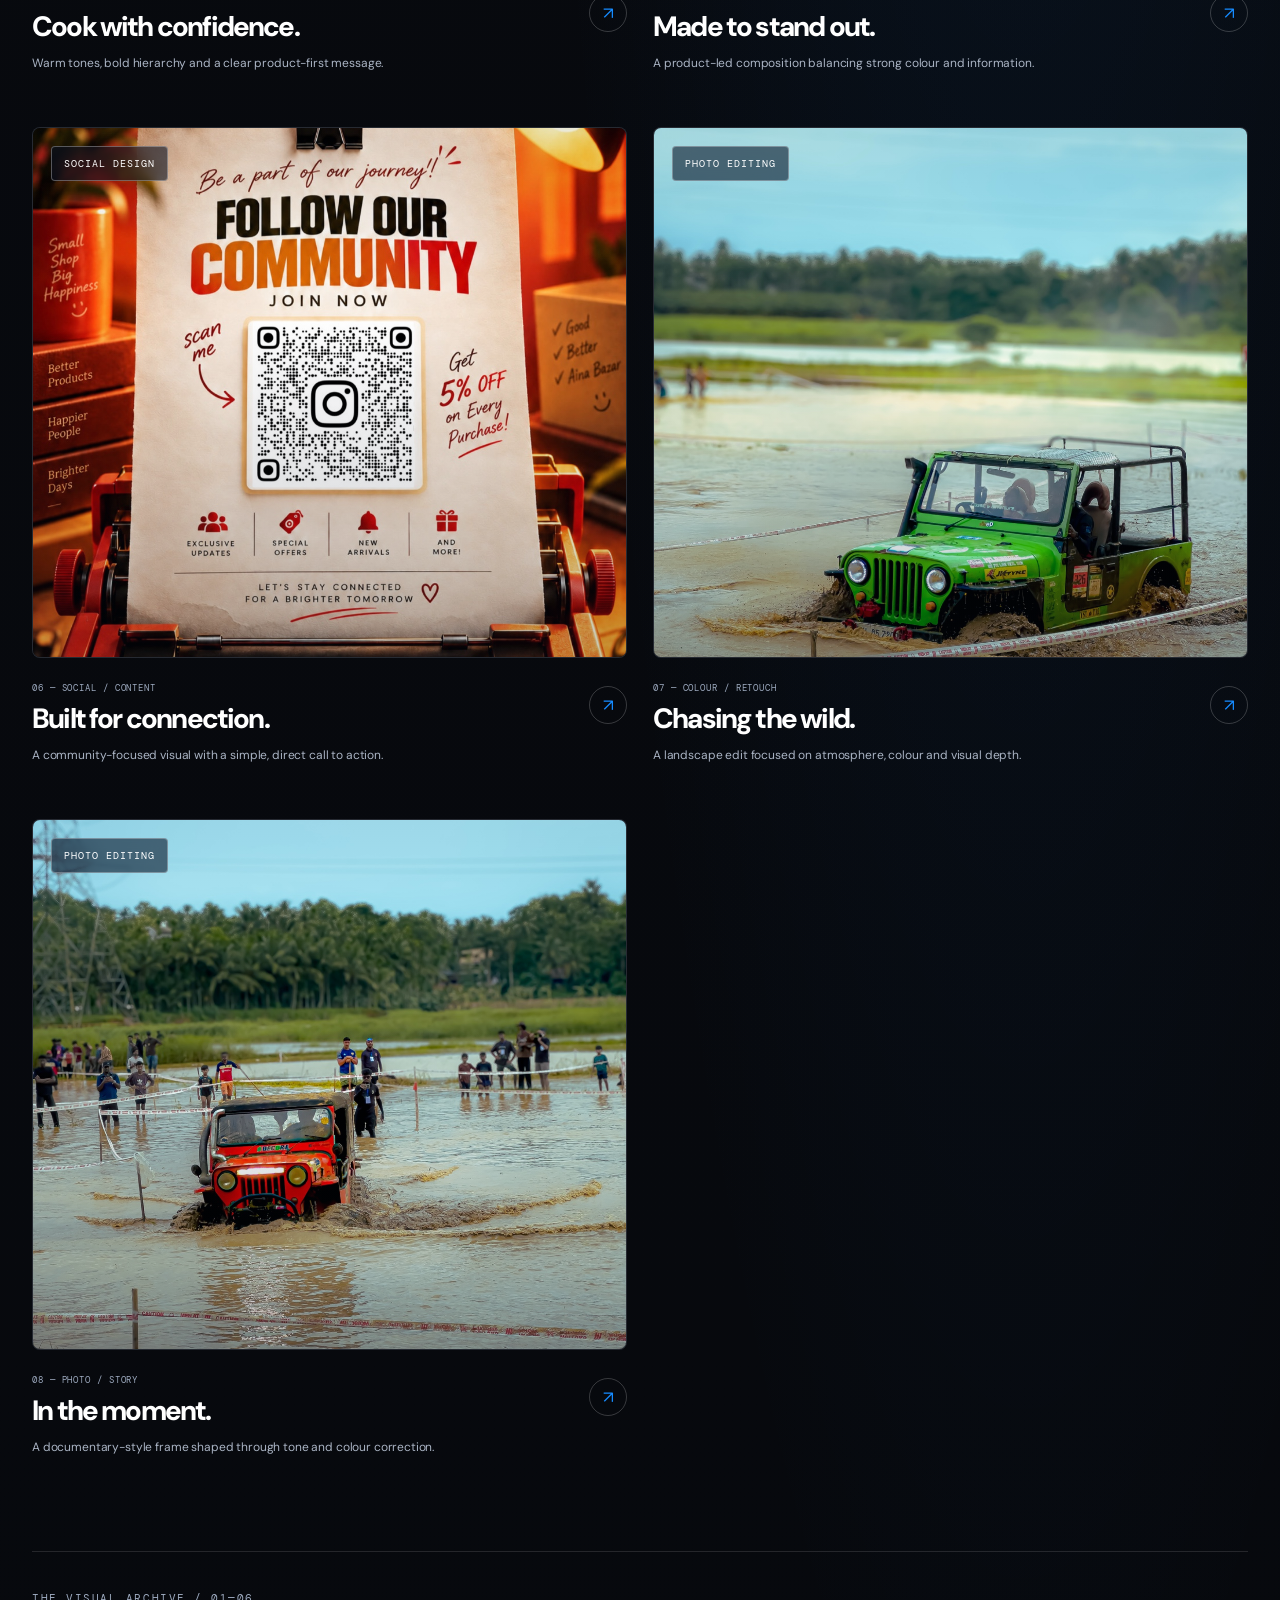
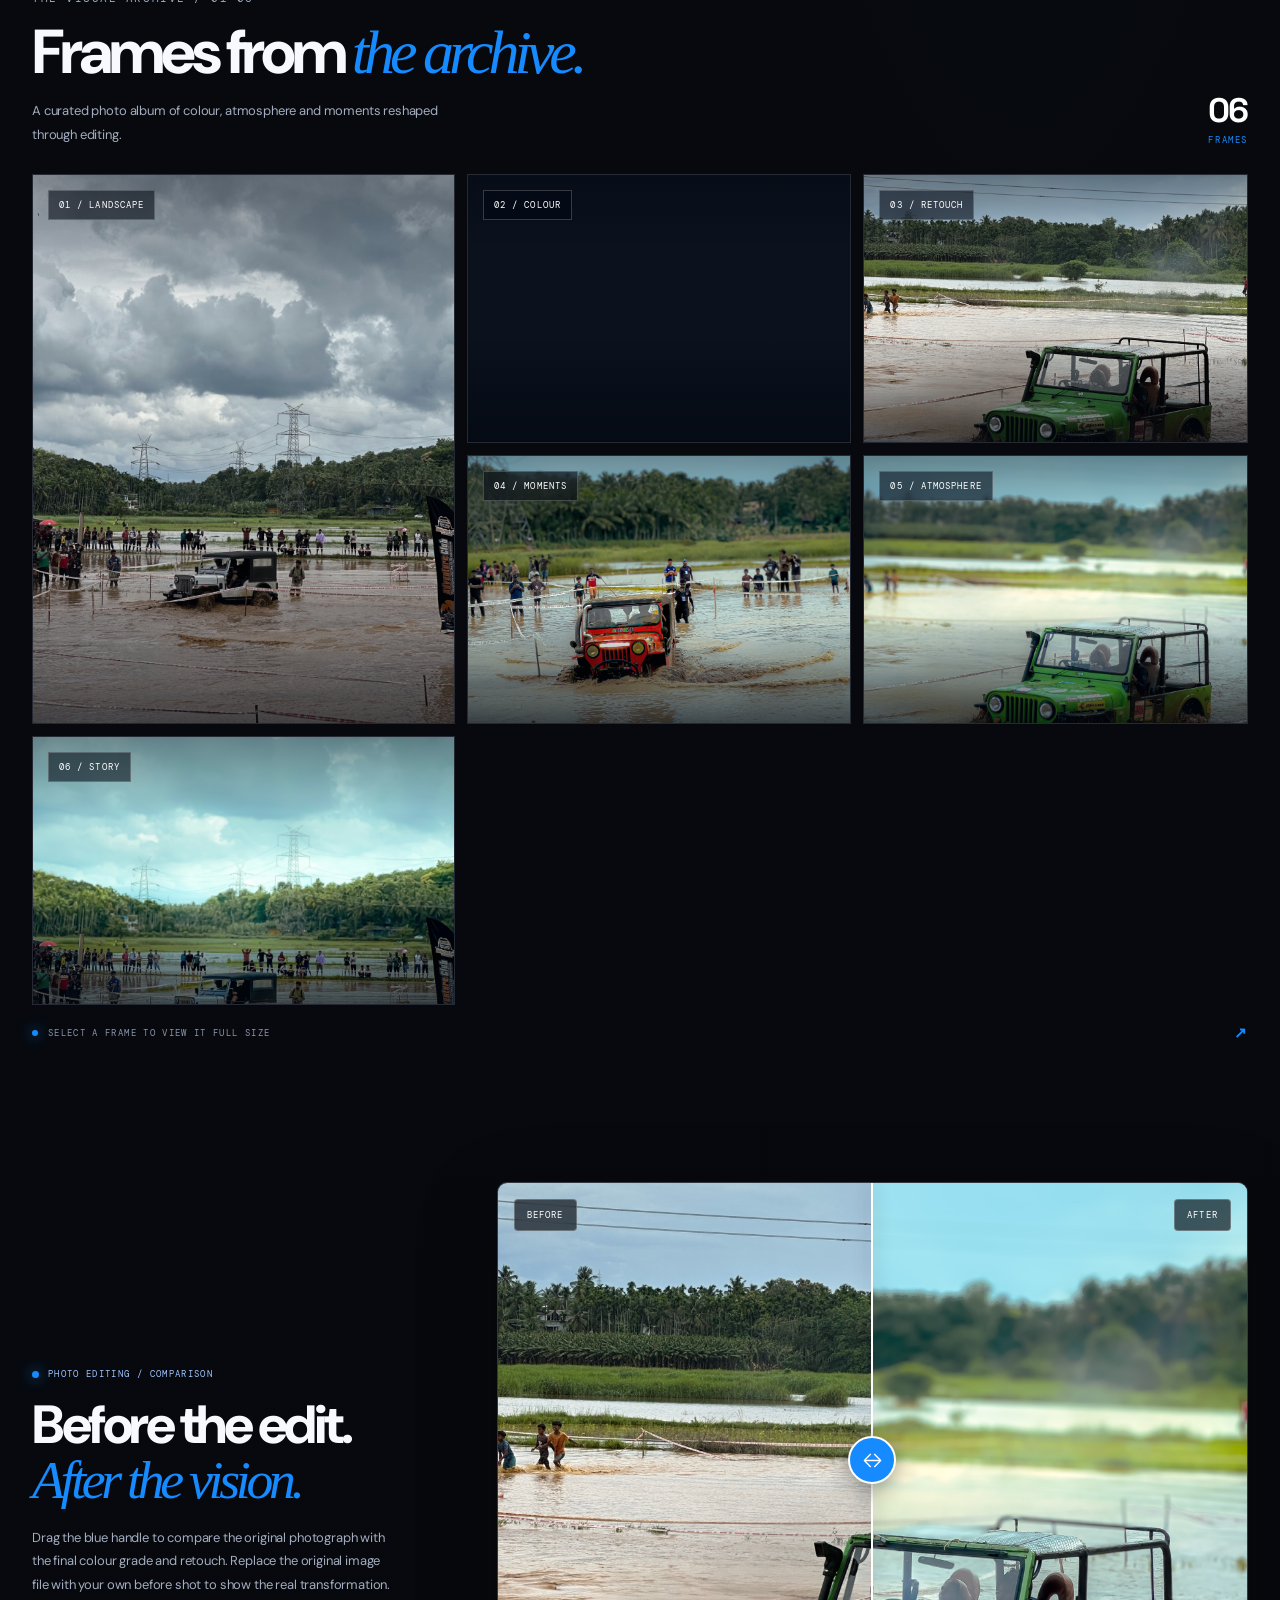
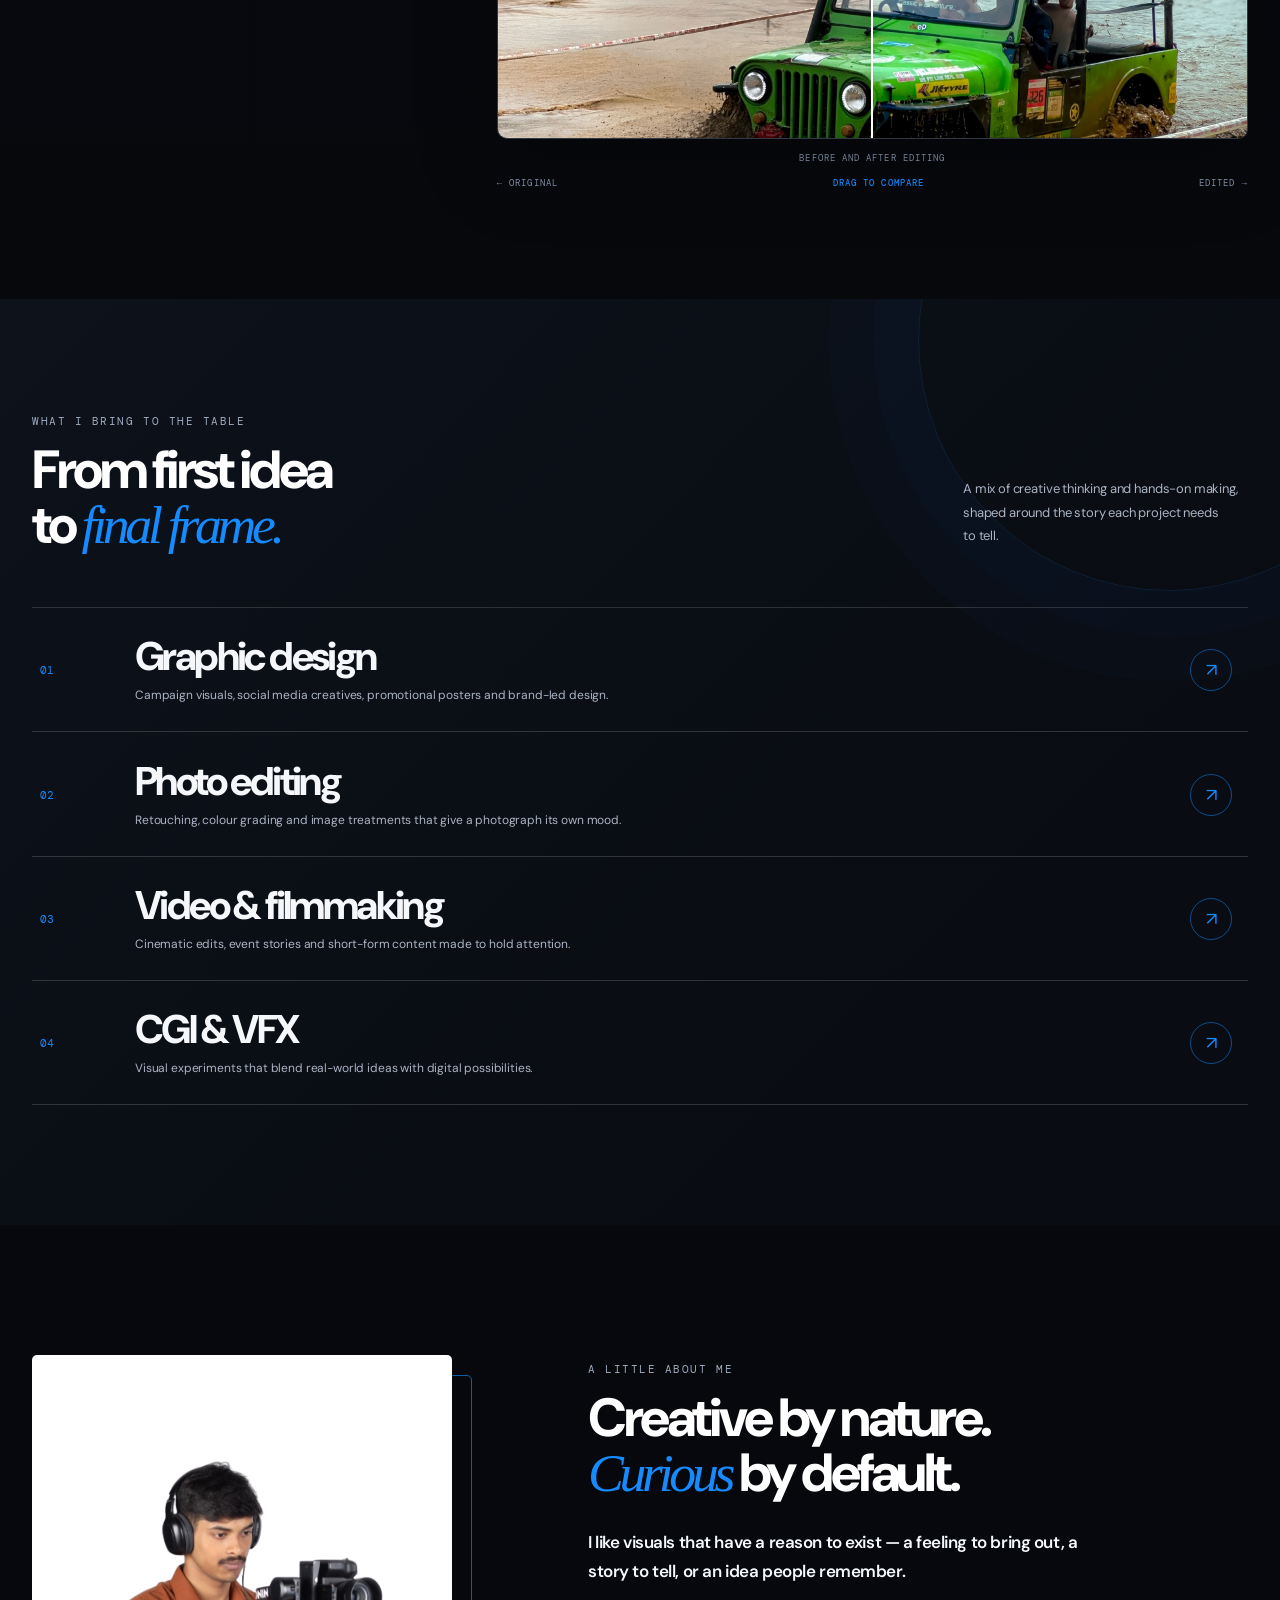
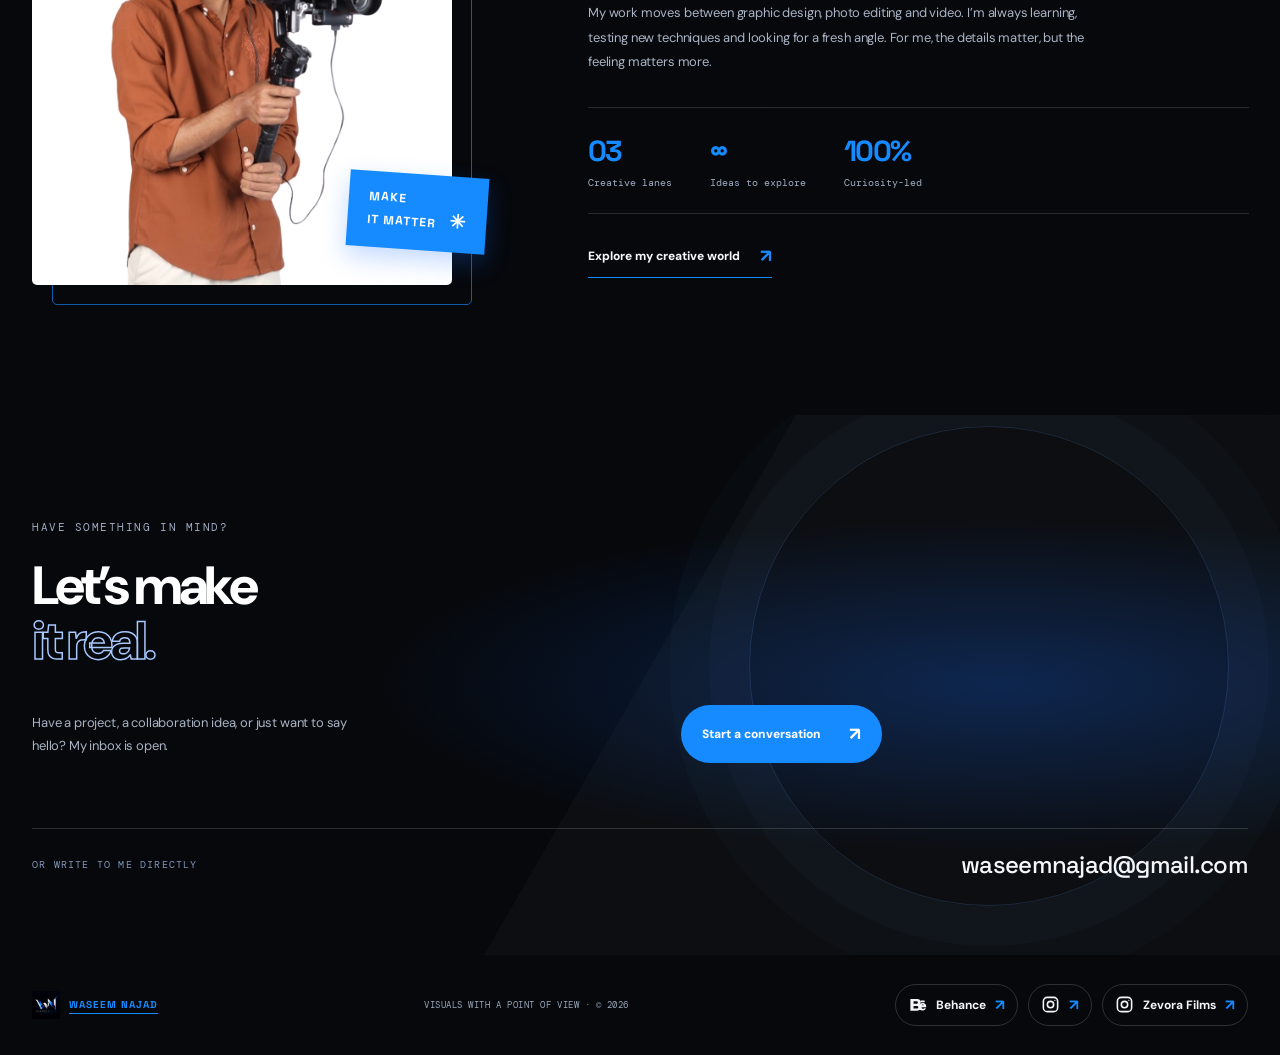
==== commit 2155a5b3: "Rename Waseem_Najad_Expanded_Scrolling_Text.html to index.html" ====
--- a/index.html
+++ b/index.html
@@ -23,7 +23,7 @@
   <link rel="icon" type="image/png" href="assets/logo.png">
   <link rel="preconnect" href="https://fonts.googleapis.com">
   <link rel="preconnect" href="https://fonts.gstatic.com" crossorigin>
-  <link href="https://fonts.googleapis.com/css2?family=DM+Mono:wght@400;500&family=DM+Sans:wght@400;500;600;700;800;900&family=Manrope:wght@400;500;600;700;800&family=Space+Grotesk:wght@400;500;600;700&display=swap" rel="stylesheet">
+  <link href="https://fonts.googleapis.com/css2?family=DM+Mono:wght@400;500&family=Manrope:wght@400;500;600;700;800&family=Space+Grotesk:wght@400;500;600;700&display=swap" rel="stylesheet">
   <script type="application/ld+json">
   {
     "@context":"https://schema.org",
@@ -297,12 +297,13 @@
 .video-media:hover:before{transform:translate(-50%,-50%) scale(1.08);background:rgba(22,139,255,.85)}
 .video-media video{object-fit:cover}
 
+.visually-hidden{position:absolute!important;width:1px;height:1px;padding:0;margin:-1px;overflow:hidden;clip:rect(0,0,0,0);white-space:nowrap;border:0}
 </style>
 
 
 <style id="reference-typography">
 /* Reference-inspired typography: clean, editorial, white + electric blue */
-/* DM Sans is loaded with the primary font stylesheet above. */
+@import url('https://fonts.googleapis.com/css2?family=DM+Sans:wght@400;500;600;700;800;900&display=swap');
 :root { --blue: #3985ff; --electric-blue: #3985ff; }
 html, body { font-family: 'DM Sans', Inter, Arial, sans-serif !important; }
 h1, h2, h3, .hero-title, .section-title {
@@ -517,18 +518,21 @@
 </style>
 
 
-<style id="performance-optimizations">
-/* Performance: avoid fixed texture repaints and keep images off the critical path. */
-body::after { display: none !important; }
-img { content-visibility: auto; }
-.hero-image-frame img { content-visibility: visible; }
-@media (max-width: 680px) {
-  .orbit-two, .note-star, .contact-orb { animation: none !important; }
-  .project-media img, .album-item img { transition-duration: .25s; }
-}
-@media (prefers-reduced-motion: reduce) {
-  .ticker-track, .orbit-two, .note-star, .contact-orb { animation: none !important; }
-}
+<style id="ticker-social-enhancements">
+.hero-ticker{padding:20px 0;}
+.ticker-track{width:max-content;justify-content:flex-start;gap:30px;animation:ticker 38s linear infinite;will-change:transform;}
+.ticker-track span{font-size:clamp(12px,1.25vw,15px);letter-spacing:.14em;white-space:nowrap;color:#f5f7fb;}
+.ticker-track b{color:#168bff;font-size:22px;flex:0 0 auto;}
+.hero-ticker:hover .ticker-track{animation-play-state:paused;}
+.social-links{display:flex;align-items:center;justify-content:flex-end;flex-wrap:wrap;gap:10px;}
+.social-link{display:inline-flex;align-items:center;gap:9px;padding:10px 12px;border:1px solid rgba(255,255,255,.16);border-radius:999px;color:#f2f5fa!important;font-size:12px!important;font-weight:700;transition:background .2s,border-color .2s,transform .2s;}
+.social-link svg{width:19px;height:19px;fill:currentColor;flex:0 0 auto;}
+.social-link svg rect,.social-link svg circle:not(.social-fill){fill:none;stroke:currentColor;stroke-width:2;}
+.social-link svg .social-fill{fill:currentColor;stroke:none;}
+.social-link b{color:#168bff;font-size:15px;font-weight:700;}
+.social-link:hover{background:rgba(22,139,255,.13);border-color:#168bff;transform:translateY(-2px);text-shadow:none!important;}
+@media(max-width:680px){.hero-ticker{padding:16px 0}.ticker-track{gap:22px;animation-duration:44s}.ticker-track span{font-size:11px}.social-links{justify-content:flex-start;gap:8px}.social-link{font-size:11px!important;padding:9px 10px}.social-link svg{width:17px;height:17px}}
+@media(prefers-reduced-motion:reduce){.ticker-track{animation:none;flex-wrap:wrap;white-space:normal;min-width:0}.hero-ticker{overflow:visible}}
 </style>
 
 </head>
@@ -565,13 +569,13 @@
         </div>
         <div class="hero-visual reveal">
           <div class="orbit orbit-one"></div><div class="orbit orbit-two"></div>
-          <div class="hero-image-frame"><img src="assets/profile.jpeg" alt="Portrait of Waseem Najad" fetchpriority="high" decoding="async"></div>
+          <div class="hero-image-frame"><img src="assets/profile.jpeg" alt="Portrait of Waseem Najad" fetchpriority="high"></div>
           <div class="floating-note note-top"><span class="note-star">✳</span><span>Curiosity<br>in motion</span></div>
           <div class="floating-note note-bottom"><span class="note-number">01 / 04</span><span>Always exploring<br>new perspectives</span></div>
           <span class="hero-vertical">VISUAL THINKING / 2026</span>
         </div>
       </div>
-      <div class="hero-ticker" aria-label="Creative services"><div class="ticker-track"><span>GOOD IDEAS DESERVE GREAT VISUALS</span><b>✳</b><span>GOOD IDEAS DESERVE GREAT VISUALS</span><b>✳</b><span>GOOD IDEAS DESERVE GREAT VISUALS</span><b>✳</b></div></div>
+      <div class="hero-ticker" aria-label="Creative skills and services"><div class="ticker-track"><span>GRAPHIC DESIGN</span><b>✳</b><span>PHOTO MANIPULATION</span><b>✳</b><span>CINEMATIC VIDEO EDITING</span><b>✳</b><span>VISUAL STORYTELLING</span><b>✳</b><span>COLOR GRADING</span><b>✳</b><span>CREATIVE DIRECTION</span><b>✳</b><span>CGI & VFX</span><b>✳</b><span>BRAND IDENTITY</span><b>✳</b><span>GOOD IDEAS DESERVE GREAT VISUALS</span><b>✳</b><span>POSTER DESIGN</span><b>✳</b><span>SOCIAL MEDIA DESIGN</span><b>✳</b><span>LOGO DESIGN</span><b>✳</b><span>PHOTO RETOUCHING</span><b>✳</b><span>DIGITAL ART</span><b>✳</b><span>MOTION GRAPHICS</span><b>✳</b><span>VIDEO PRODUCTION</span><b>✳</b><span>FILMMAKING</span><b>✳</b><span>VISUAL EFFECTS</span><b>✳</b><span>THUMBNAIL DESIGN</span><b>✳</b><span>CAMPAIGN CREATIVES</span><b>✳</b><span>ART DIRECTION</span><b>✳</b><span>CONCEPT DEVELOPMENT</span><b>✳</b><span>LIGHTING & COMPOSITION</span><b>✳</b><span>CREATIVE EXPERIMENTS</span><b>✳</b><span>STORY-DRIVEN VISUALS</span><b>✳</b><span>DESIGN WITH PURPOSE</span><b>✳</b><span>FROM CONCEPT TO CREATION</span><b>✳</b><span>MADE TO STAND OUT</span><b>✳</b><span>DETAILS MAKE THE DIFFERENCE</span><b>✳</b><span>GRAPHIC DESIGN</span><b>✳</b><span>PHOTO MANIPULATION</span><b>✳</b><span>CINEMATIC VIDEO EDITING</span><b>✳</b><span>VISUAL STORYTELLING</span><b>✳</b><span>COLOR GRADING</span><b>✳</b><span>CREATIVE DIRECTION</span><b>✳</b><span>CGI & VFX</span><b>✳</b><span>BRAND IDENTITY</span><b>✳</b><span>GOOD IDEAS DESERVE GREAT VISUALS</span><b>✳</b><span>POSTER DESIGN</span><b>✳</b><span>SOCIAL MEDIA DESIGN</span><b>✳</b><span>LOGO DESIGN</span><b>✳</b><span>PHOTO RETOUCHING</span><b>✳</b><span>DIGITAL ART</span><b>✳</b><span>MOTION GRAPHICS</span><b>✳</b><span>VIDEO PRODUCTION</span><b>✳</b><span>FILMMAKING</span><b>✳</b><span>VISUAL EFFECTS</span><b>✳</b><span>THUMBNAIL DESIGN</span><b>✳</b><span>CAMPAIGN CREATIVES</span><b>✳</b><span>ART DIRECTION</span><b>✳</b><span>CONCEPT DEVELOPMENT</span><b>✳</b><span>LIGHTING & COMPOSITION</span><b>✳</b><span>CREATIVE EXPERIMENTS</span><b>✳</b><span>STORY-DRIVEN VISUALS</span><b>✳</b><span>DESIGN WITH PURPOSE</span><b>✳</b><span>FROM CONCEPT TO CREATION</span><b>✳</b><span>MADE TO STAND OUT</span><b>✳</b><span>DETAILS MAKE THE DIFFERENCE</span><b>✳</b></div></div>
     </section>
 
     <section class="work-section section-wrap" id="work">
@@ -707,7 +711,11 @@
   <footer class="site-footer section-wrap">
     <a class="footer-brand" href="#top"><img src="assets/logo.png" alt="" width="28" height="28"> WASEEM NAJAD</a>
     <span>VISUALS WITH A POINT OF VIEW · © <span id="year">2026</span></span>
-    <div class="social-links"><a href="https://www.behance.net/itsnwwaseem" target="_blank" rel="noopener noreferrer">Behance ↗</a><a href="https://www.instagram.com/naju.wazim/" target="_blank" rel="noopener noreferrer">Instagram ↗</a><a href="https://www.instagram.com/zevora.films/" target="_blank" rel="noopener noreferrer">Zevora Films ↗</a></div>
+    <div class="social-links" aria-label="Social profiles">
+      <a class="social-link" href="https://www.behance.net/itsnwwaseem" target="_blank" rel="noopener noreferrer" aria-label="Behance portfolio"><svg viewBox="0 0 24 24" aria-hidden="true"><path d="M3 5h9a4 4 0 0 1 2.5 7.1A4.6 4.6 0 0 1 12 20H3V5Zm4 3v3h4a1.5 1.5 0 0 0 0-3H7Zm0 6v3h4.5a1.5 1.5 0 0 0 0-3H7ZM16 7h5v2h-5V7Zm2.5 3a4.5 4.5 0 0 1 4.5 4.5v1h-6a2 2 0 0 0 3.6 1.1h2.1A4.5 4.5 0 0 1 14 14.5 4.5 4.5 0 0 1 18.5 10Zm-1.4 3h3a1.6 1.6 0 0 0-3 0Z"/></svg><span>Behance</span><b>↗</b></a>
+      <a class="social-link" href="https://www.instagram.com/naju.wazim/" target="_blank" rel="noopener noreferrer" aria-label="Open Instagram"><svg viewBox="0 0 24 24" aria-hidden="true"><rect x="3" y="3" width="18" height="18" rx="5"/><circle cx="12" cy="12" r="4"/><circle cx="17.5" cy="6.7" r=".8" class="social-fill"/></svg><span class="visually-hidden">Instagram</span><b>↗</b></a>
+      <a class="social-link" href="https://www.instagram.com/zevora.films/" target="_blank" rel="noopener noreferrer" aria-label="Zevora Films Instagram"><svg viewBox="0 0 24 24" aria-hidden="true"><rect x="3" y="3" width="18" height="18" rx="5"/><circle cx="12" cy="12" r="4"/><circle cx="17.5" cy="6.7" r=".8" class="social-fill"/></svg><span>Zevora Films</span><b>↗</b></a>
+    </div>
   </footer>
 
   <div class="lightbox" id="lightbox" role="dialog" aria-modal="true" aria-label="Project preview" aria-hidden="true">
@@ -966,7 +974,37 @@
 
 
 
-/* Removed non-essential pointer/parallax effects to reduce main-thread work. */
+/* Extra micro-interactions: pointer glow and subtle image parallax on desktop */
+(() => {
+  const reduceMotion = window.matchMedia('(prefers-reduced-motion: reduce)').matches;
+  const finePointer = window.matchMedia('(pointer: fine)').matches;
+  if (reduceMotion || !finePointer) return;
+
+  let pointerX = -1000, pointerY = -1000, raf = 0;
+  document.addEventListener('pointermove', event => {
+    pointerX = event.clientX;
+    pointerY = event.clientY;
+    if (raf) return;
+    raf = requestAnimationFrame(() => {
+      document.documentElement.style.setProperty('--pointer-x', `${pointerX}px`);
+      document.documentElement.style.setProperty('--pointer-y', `${pointerY}px`);
+      raf = 0;
+    });
+  }, { passive: true });
+
+  document.querySelectorAll('.project-visual img, .project-image img, .gallery-item img').forEach(img => {
+    const parent = img.closest('.project-visual, .project-image, .gallery-item');
+    if (!parent) return;
+    parent.addEventListener('pointermove', e => {
+      const r = parent.getBoundingClientRect();
+      const x = ((e.clientX - r.left) / r.width - .5) * 3;
+      const y = ((e.clientY - r.top) / r.height - .5) * 3;
+      img.style.transform = `scale(1.055) translate(${x}px, ${y}px)`;
+    });
+    parent.addEventListener('pointerleave', () => { img.style.transform = ''; });
+  });
+})();
+
 /* Accessible pointer/touch before-after slider */
 (() => {
   const frame = document.getElementById('baFrame');
